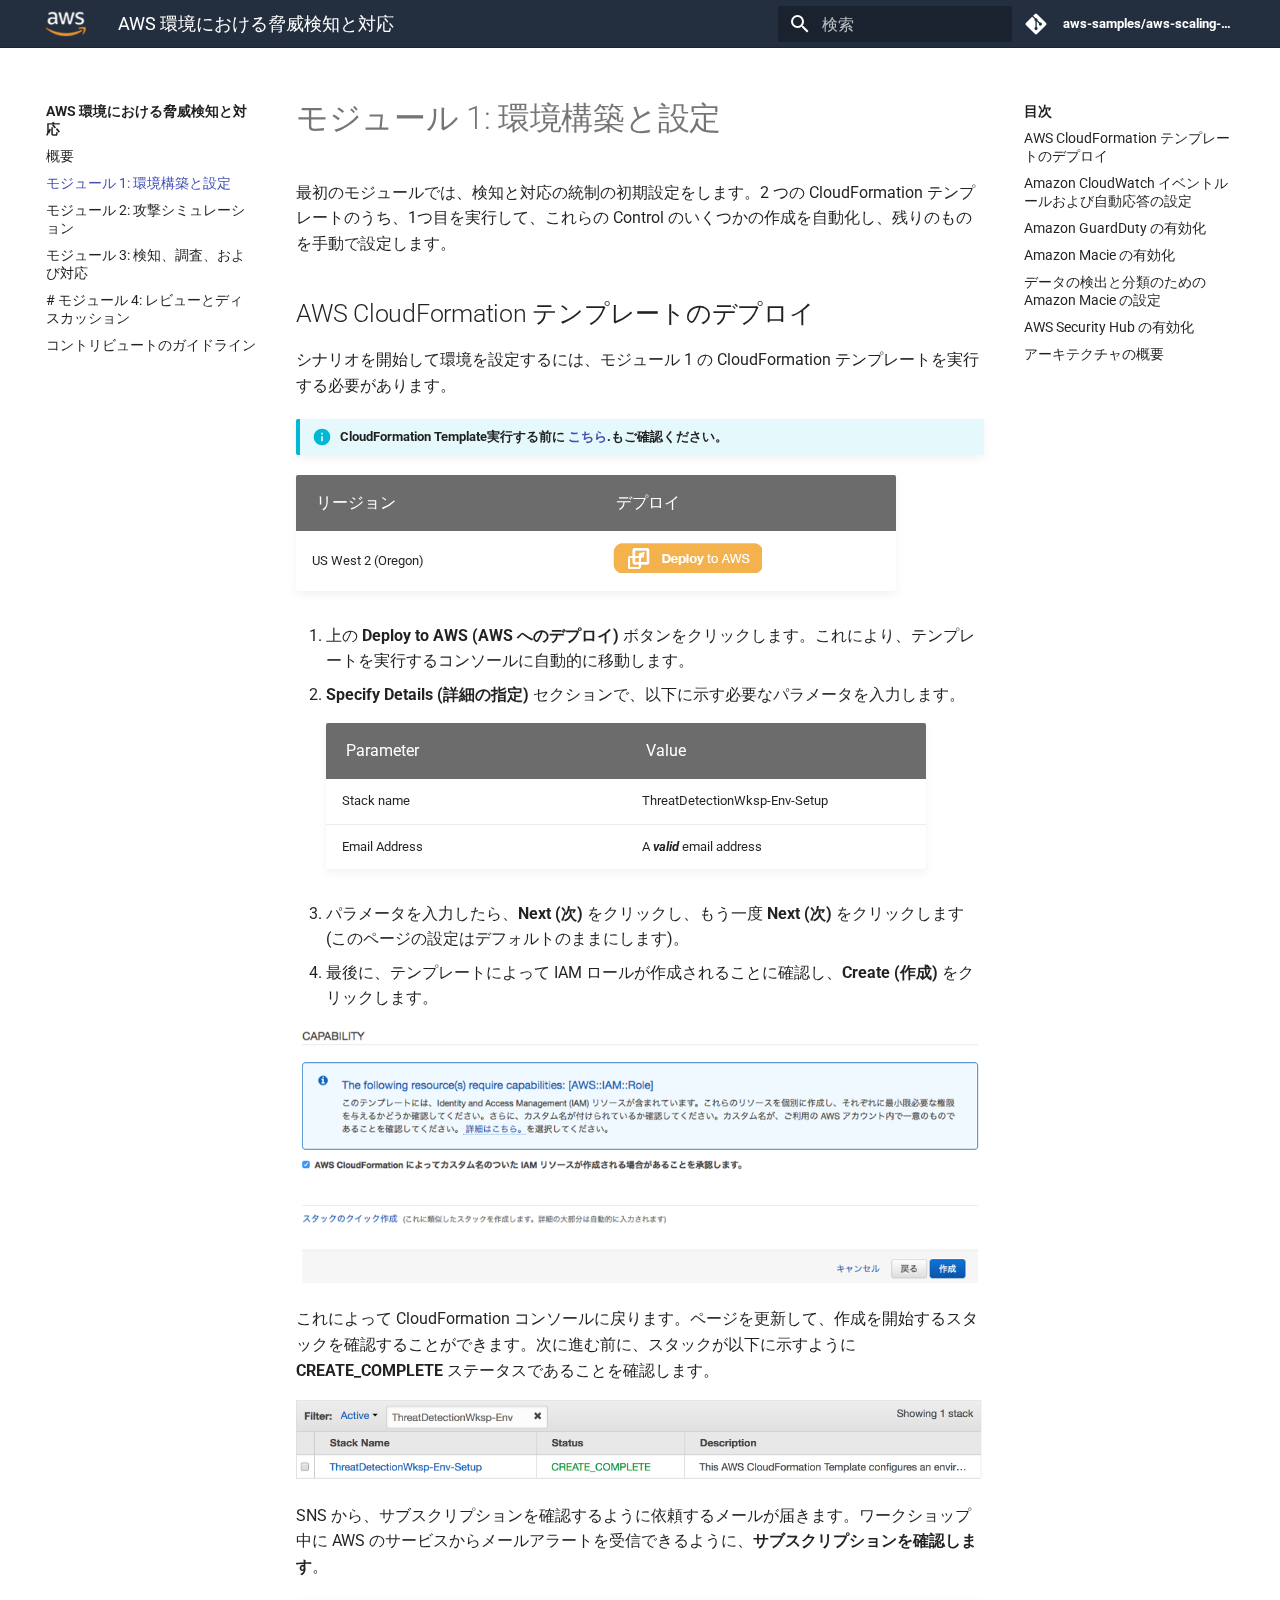
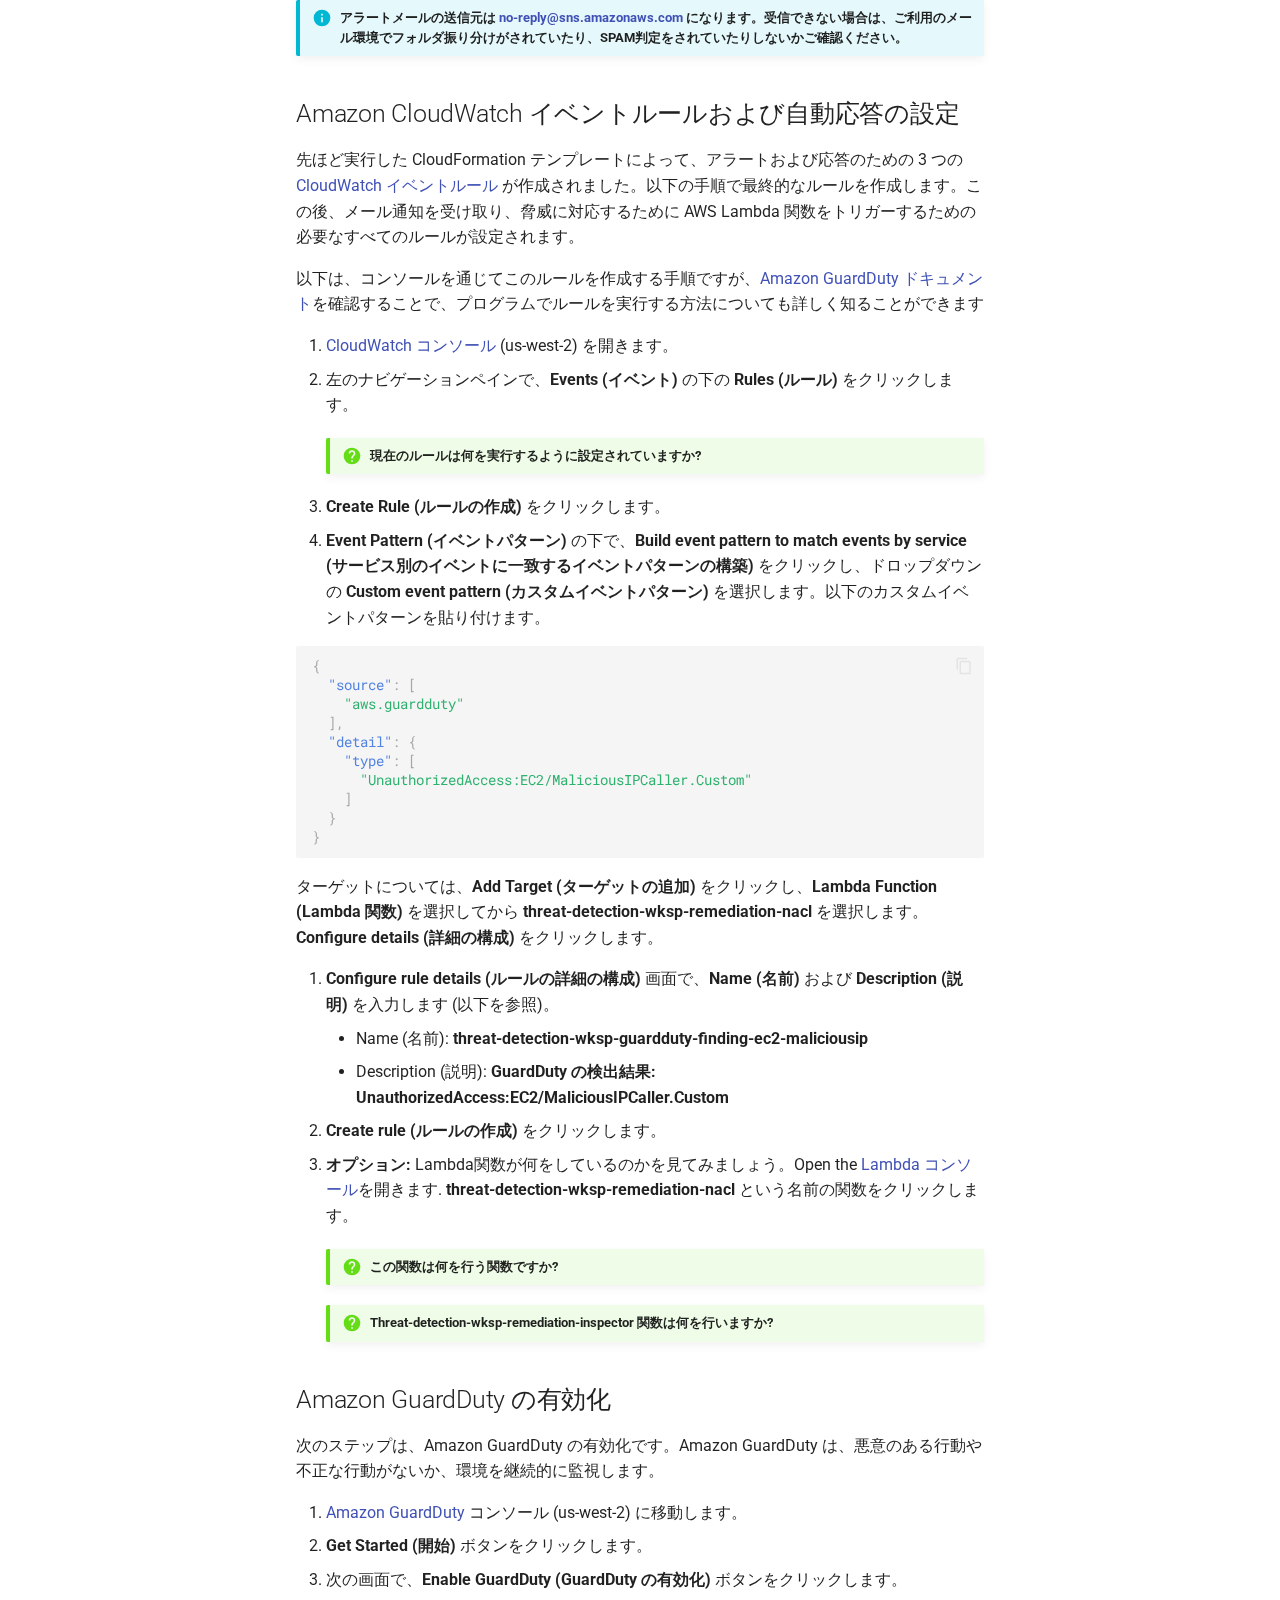
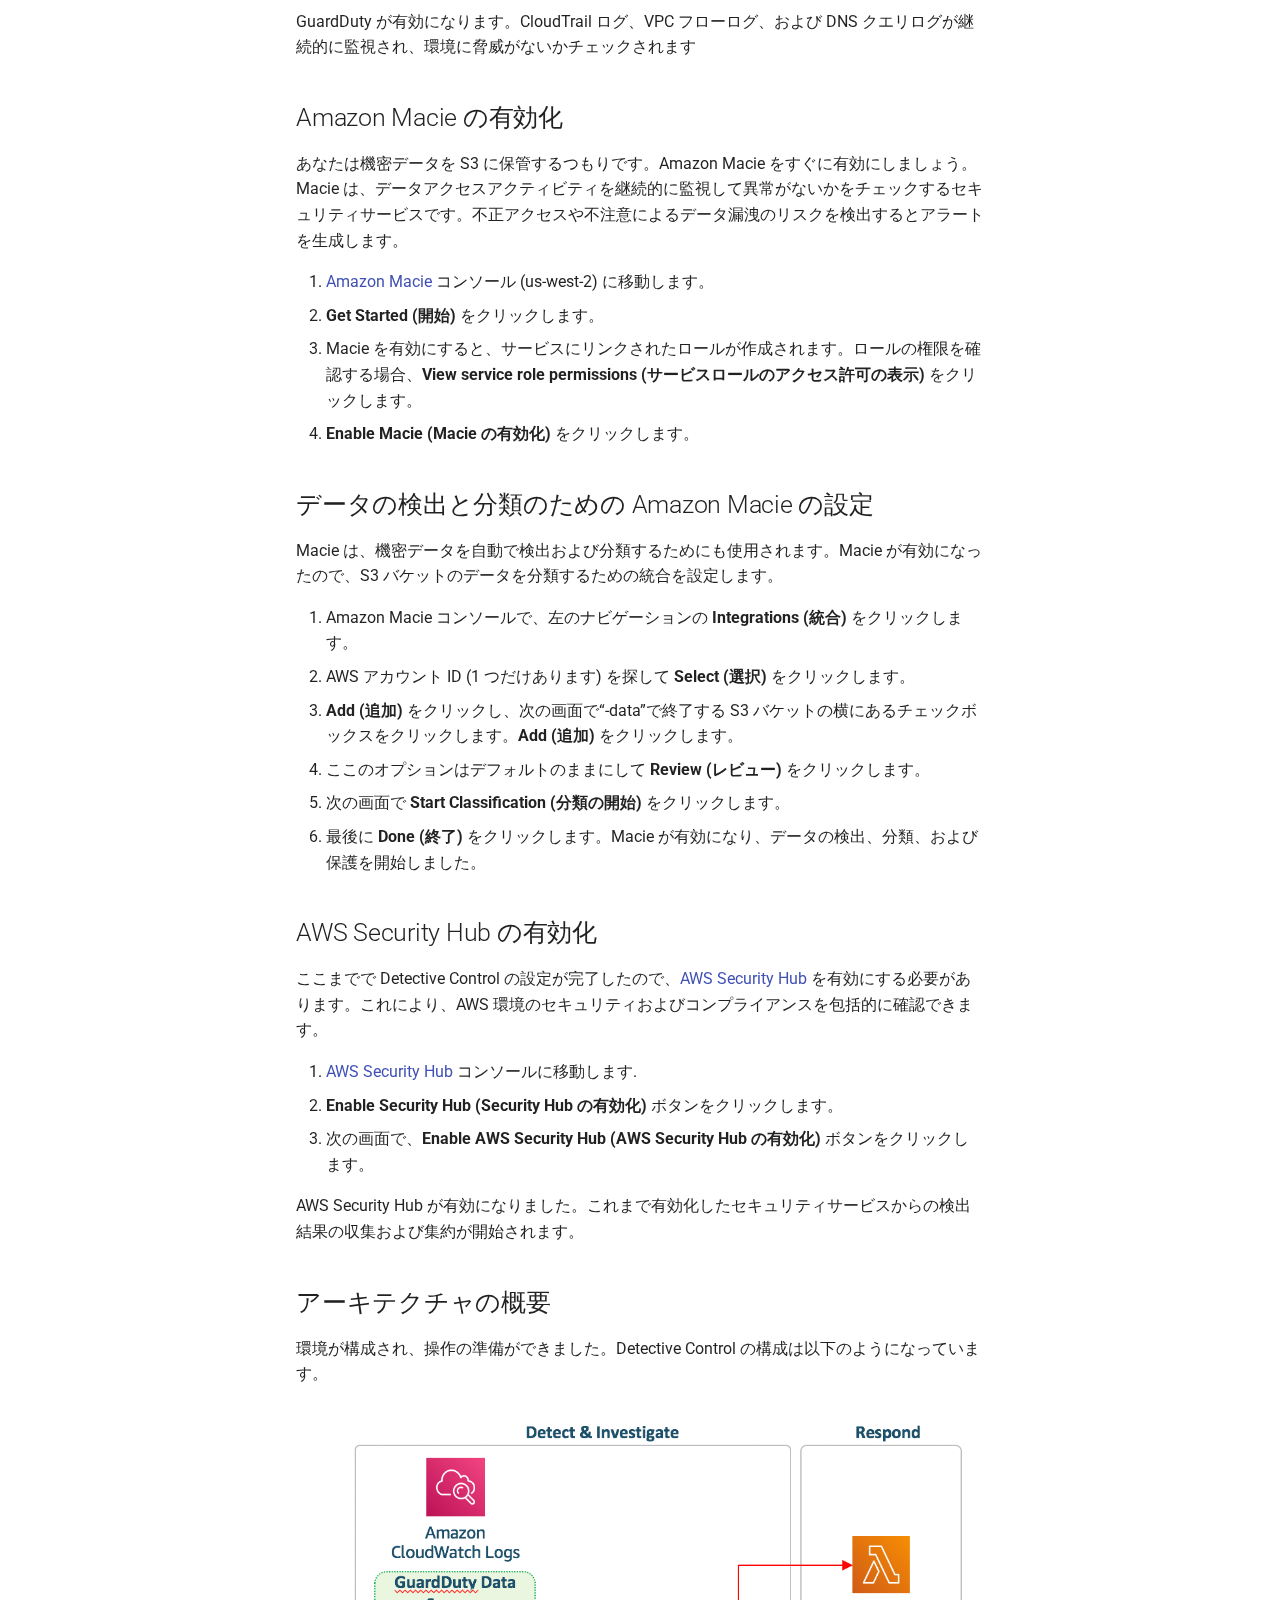
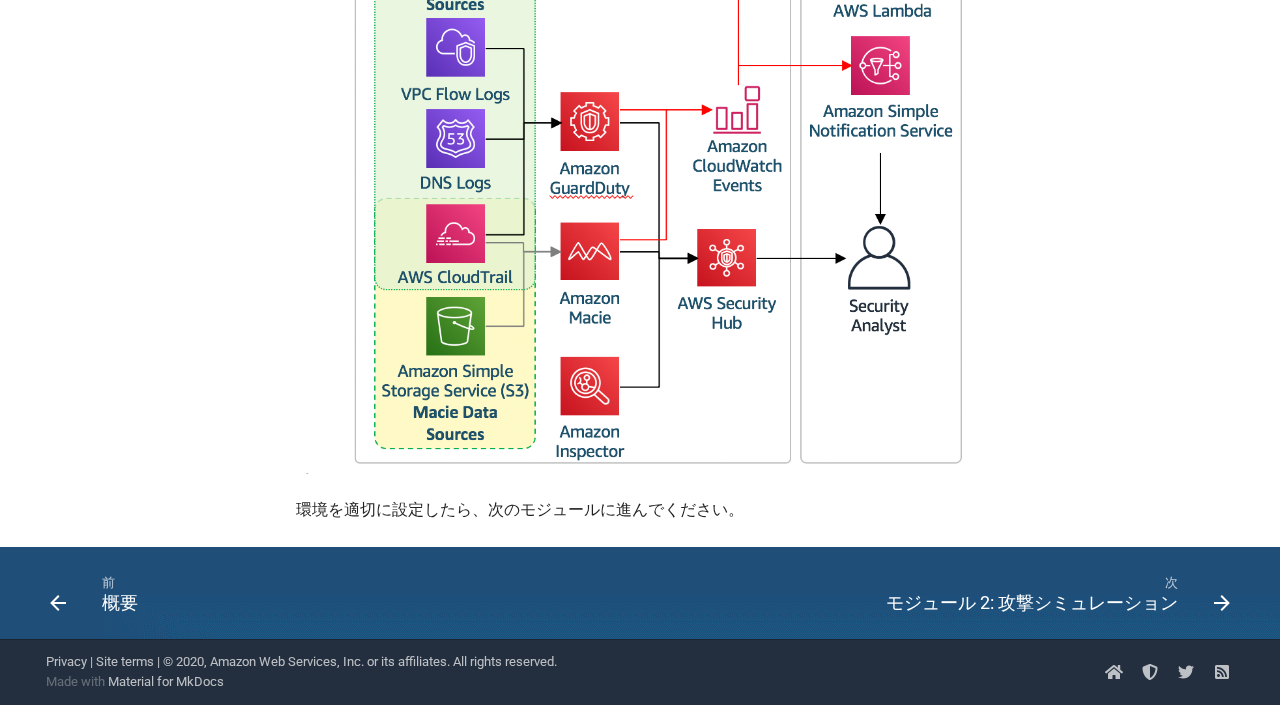
==== 01-environment-setup/index.html @ f7f8d948 "Deployed fa4615b with MkDocs version: 1.1.2" ====
<!doctype html>
<html lang="ja" class="no-js">
  <head>
    
      <meta charset="utf-8">
      <meta name="viewport" content="width=device-width,initial-scale=1">
      
        <meta name="description" content="このワークショップは、AWS セキュリティサービスを理解し、そのサービスを使用して貴社環境の脅威を識別および修復する方法を学習する手助けとなるように設計されています。Amazon GuardDuty、Amazon Macie、Amazon Inspector、AWS Security Hub などのサービスを使用します。これらのサービスを使用して、攻撃中および攻撃後の脅威を調査し、通知と修復パイプラインを設定し、追加的な保護策を講じて、貴社環境のセキュリティを改善する方法を学習します。">
      
      
        <link rel="canonical" href="https://scaling-threat-detection.awssecworkshops.jp/01-environment-setup/">
      
      
        <meta name="author" content="aws-security-workshops@amazon.com">
      
      <link rel="shortcut icon" href="../assets/images/aws-favicon.ico">
      <meta name="generator" content="mkdocs-1.1.2, mkdocs-material-5.5.6">
    
    
      
        <title>モジュール 1: 環境構築と設定 - AWS 環境における脅威検知と対応</title>
      
    
    
      <link rel="stylesheet" href="../assets/stylesheets/main.63b94e9e.min.css">
      
      
    
    
    
      
        <link href="https://fonts.gstatic.com" rel="preconnect" crossorigin>
        <link rel="stylesheet" href="https://fonts.googleapis.com/css?family=Roboto:300,400,400i,700%7CRoboto+Mono&display=fallback">
        <style>body,input{font-family:"Roboto",-apple-system,BlinkMacSystemFont,Helvetica,Arial,sans-serif}code,kbd,pre{font-family:"Roboto Mono",SFMono-Regular,Consolas,Menlo,monospace}</style>
      
    
    
    
      <link rel="stylesheet" href="../stylesheets/custom.css">
    
    
      
    
    
  </head>
  
  
    <body dir="ltr">
  
    
    <input class="md-toggle" data-md-toggle="drawer" type="checkbox" id="__drawer" autocomplete="off">
    <input class="md-toggle" data-md-toggle="search" type="checkbox" id="__search" autocomplete="off">
    <label class="md-overlay" for="__drawer"></label>
    <div data-md-component="skip">
      
        
        <a href="#1" class="md-skip">
          コンテンツにスキップ
        </a>
      
    </div>
    <div data-md-component="announce">
      
    </div>
    
      <header class="md-header" data-md-component="header">
  <nav class="md-header-nav md-grid" aria-label="Header">
    <a href="https://scaling-threat-detection.awssecworkshops.jp/" title="AWS 環境における脅威検知と対応" class="md-header-nav__button md-logo" aria-label="AWS 環境における脅威検知と対応">
      
  <img src="../assets/images/aws_smile_logo.png" alt="logo">

    </a>
    <label class="md-header-nav__button md-icon" for="__drawer">
      <svg xmlns="http://www.w3.org/2000/svg" viewBox="0 0 24 24"><path d="M3 6h18v2H3V6m0 5h18v2H3v-2m0 5h18v2H3v-2z"/></svg>
    </label>
    <div class="md-header-nav__title" data-md-component="header-title">
      
        <div class="md-header-nav__ellipsis">
          <span class="md-header-nav__topic md-ellipsis">
            AWS 環境における脅威検知と対応
          </span>
          <span class="md-header-nav__topic md-ellipsis">
            
              モジュール 1: 環境構築と設定
            
          </span>
        </div>
      
    </div>
    
      <label class="md-header-nav__button md-icon" for="__search">
        <svg xmlns="http://www.w3.org/2000/svg" viewBox="0 0 24 24"><path d="M9.5 3A6.5 6.5 0 0116 9.5c0 1.61-.59 3.09-1.56 4.23l.27.27h.79l5 5-1.5 1.5-5-5v-.79l-.27-.27A6.516 6.516 0 019.5 16 6.5 6.5 0 013 9.5 6.5 6.5 0 019.5 3m0 2C7 5 5 7 5 9.5S7 14 9.5 14 14 12 14 9.5 12 5 9.5 5z"/></svg>
      </label>
      
<div class="md-search" data-md-component="search" role="dialog">
  <label class="md-search__overlay" for="__search"></label>
  <div class="md-search__inner" role="search">
    <form class="md-search__form" name="search">
      <input type="text" class="md-search__input" name="query" aria-label="検索" placeholder="検索" autocapitalize="off" autocorrect="off" autocomplete="off" spellcheck="false" data-md-component="search-query" data-md-state="active">
      <label class="md-search__icon md-icon" for="__search">
        <svg xmlns="http://www.w3.org/2000/svg" viewBox="0 0 24 24"><path d="M9.5 3A6.5 6.5 0 0116 9.5c0 1.61-.59 3.09-1.56 4.23l.27.27h.79l5 5-1.5 1.5-5-5v-.79l-.27-.27A6.516 6.516 0 019.5 16 6.5 6.5 0 013 9.5 6.5 6.5 0 019.5 3m0 2C7 5 5 7 5 9.5S7 14 9.5 14 14 12 14 9.5 12 5 9.5 5z"/></svg>
        <svg xmlns="http://www.w3.org/2000/svg" viewBox="0 0 24 24"><path d="M20 11v2H8l5.5 5.5-1.42 1.42L4.16 12l7.92-7.92L13.5 5.5 8 11h12z"/></svg>
      </label>
      <button type="reset" class="md-search__icon md-icon" aria-label="Clear" data-md-component="search-reset" tabindex="-1">
        <svg xmlns="http://www.w3.org/2000/svg" viewBox="0 0 24 24"><path d="M19 6.41L17.59 5 12 10.59 6.41 5 5 6.41 10.59 12 5 17.59 6.41 19 12 13.41 17.59 19 19 17.59 13.41 12 19 6.41z"/></svg>
      </button>
    </form>
    <div class="md-search__output">
      <div class="md-search__scrollwrap" data-md-scrollfix>
        <div class="md-search-result" data-md-component="search-result">
          <div class="md-search-result__meta">
            Initializing search
          </div>
          <ol class="md-search-result__list"></ol>
        </div>
      </div>
    </div>
  </div>
</div>
    
    
      <div class="md-header-nav__source">
        
<a href="https://github.com/aws-samples/aws-scaling-threat-detection-workshop-jp/" title="リポジトリへ" class="md-source">
  <div class="md-source__icon md-icon">
    
    <svg xmlns="http://www.w3.org/2000/svg" viewBox="0 0 448 512"><path d="M439.55 236.05L244 40.45a28.87 28.87 0 00-40.81 0l-40.66 40.63 51.52 51.52c27.06-9.14 52.68 16.77 43.39 43.68l49.66 49.66c34.23-11.8 61.18 31 35.47 56.69-26.49 26.49-70.21-2.87-56-37.34L240.22 199v121.85c25.3 12.54 22.26 41.85 9.08 55a34.34 34.34 0 01-48.55 0c-17.57-17.6-11.07-46.91 11.25-56v-123c-20.8-8.51-24.6-30.74-18.64-45L142.57 101 8.45 235.14a28.86 28.86 0 000 40.81l195.61 195.6a28.86 28.86 0 0040.8 0l194.69-194.69a28.86 28.86 0 000-40.81z"/></svg>
  </div>
  <div class="md-source__repository">
    aws-samples/aws-scaling-threat-detection-workshop-jp
  </div>
</a>
      </div>
    
  </nav>
</header>
    
    <div class="md-container" data-md-component="container">
      
        
      
      
        
      
      <main class="md-main" data-md-component="main">
        <div class="md-main__inner md-grid">
          
            
              <div class="md-sidebar md-sidebar--primary" data-md-component="navigation">
                <div class="md-sidebar__scrollwrap">
                  <div class="md-sidebar__inner">
                    <nav class="md-nav md-nav--primary" aria-label="Navigation" data-md-level="0">
  <label class="md-nav__title" for="__drawer">
    <a href="https://scaling-threat-detection.awssecworkshops.jp/" title="AWS 環境における脅威検知と対応" class="md-nav__button md-logo" aria-label="AWS 環境における脅威検知と対応">
      
  <img src="../assets/images/aws_smile_logo.png" alt="logo">

    </a>
    AWS 環境における脅威検知と対応
  </label>
  
    <div class="md-nav__source">
      
<a href="https://github.com/aws-samples/aws-scaling-threat-detection-workshop-jp/" title="リポジトリへ" class="md-source">
  <div class="md-source__icon md-icon">
    
    <svg xmlns="http://www.w3.org/2000/svg" viewBox="0 0 448 512"><path d="M439.55 236.05L244 40.45a28.87 28.87 0 00-40.81 0l-40.66 40.63 51.52 51.52c27.06-9.14 52.68 16.77 43.39 43.68l49.66 49.66c34.23-11.8 61.18 31 35.47 56.69-26.49 26.49-70.21-2.87-56-37.34L240.22 199v121.85c25.3 12.54 22.26 41.85 9.08 55a34.34 34.34 0 01-48.55 0c-17.57-17.6-11.07-46.91 11.25-56v-123c-20.8-8.51-24.6-30.74-18.64-45L142.57 101 8.45 235.14a28.86 28.86 0 000 40.81l195.61 195.6a28.86 28.86 0 0040.8 0l194.69-194.69a28.86 28.86 0 000-40.81z"/></svg>
  </div>
  <div class="md-source__repository">
    aws-samples/aws-scaling-threat-detection-workshop-jp
  </div>
</a>
    </div>
  
  <ul class="md-nav__list" data-md-scrollfix>
    
      
      
      


  <li class="md-nav__item">
    <a href=".." title="概要" class="md-nav__link">
      概要
    </a>
  </li>

    
      
      
      

  


  <li class="md-nav__item md-nav__item--active">
    
    <input class="md-nav__toggle md-toggle" data-md-toggle="toc" type="checkbox" id="__toc">
    
      
    
    
      <label class="md-nav__link md-nav__link--active" for="__toc">
        モジュール 1: 環境構築と設定
        <span class="md-nav__icon md-icon">
          <svg xmlns="http://www.w3.org/2000/svg" viewBox="0 0 24 24"><path d="M3 9h14V7H3v2m0 4h14v-2H3v2m0 4h14v-2H3v2m16 0h2v-2h-2v2m0-10v2h2V7h-2m0 6h2v-2h-2v2z"/></svg>
        </span>
      </label>
    
    <a href="./" title="モジュール 1: 環境構築と設定" class="md-nav__link md-nav__link--active">
      モジュール 1: 環境構築と設定
    </a>
    
      
<nav class="md-nav md-nav--secondary" aria-label="目次">
  
  
    
  
  
    <label class="md-nav__title" for="__toc">
      <span class="md-nav__icon md-icon">
        <svg xmlns="http://www.w3.org/2000/svg" viewBox="0 0 24 24"><path d="M20 11v2H8l5.5 5.5-1.42 1.42L4.16 12l7.92-7.92L13.5 5.5 8 11h12z"/></svg>
      </span>
      目次
    </label>
    <ul class="md-nav__list" data-md-scrollfix>
      
        <li class="md-nav__item">
  <a href="#aws-cloudformation" class="md-nav__link">
    AWS CloudFormation テンプレートのデプロイ
  </a>
  
</li>
      
        <li class="md-nav__item">
  <a href="#amazon-cloudwatch" class="md-nav__link">
    Amazon CloudWatch イベントルールおよび自動応答の設定
  </a>
  
</li>
      
        <li class="md-nav__item">
  <a href="#amazon-guardduty" class="md-nav__link">
    Amazon GuardDuty の有効化
  </a>
  
</li>
      
        <li class="md-nav__item">
  <a href="#amazon-macie" class="md-nav__link">
    Amazon Macie の有効化
  </a>
  
</li>
      
        <li class="md-nav__item">
  <a href="#amazon-macie_1" class="md-nav__link">
    データの検出と分類のための Amazon Macie の設定
  </a>
  
</li>
      
        <li class="md-nav__item">
  <a href="#aws-security-hub" class="md-nav__link">
    AWS Security Hub の有効化
  </a>
  
</li>
      
        <li class="md-nav__item">
  <a href="#_1" class="md-nav__link">
    アーキテクチャの概要
  </a>
  
</li>
      
    </ul>
  
</nav>
    
  </li>

    
      
      
      


  <li class="md-nav__item">
    <a href="../02-attack-simulation/" title="モジュール 2: 攻撃シミュレーション" class="md-nav__link">
      モジュール 2: 攻撃シミュレーション
    </a>
  </li>

    
      
      
      


  <li class="md-nav__item">
    <a href="../03-detection-and-remediation/" title="モジュール 3: 検知、調査、および対応" class="md-nav__link">
      モジュール 3: 検知、調査、および対応
    </a>
  </li>

    
      
      
      


  <li class="md-nav__item">
    <a href="../04-review-and-discussion/" title="# モジュール 4: レビューとディスカッション" class="md-nav__link">
      # モジュール 4: レビューとディスカッション
    </a>
  </li>

    
      
      
      


  <li class="md-nav__item">
    <a href="../contribute/" title="コントリビュートのガイドライン" class="md-nav__link">
      コントリビュートのガイドライン
    </a>
  </li>

    
  </ul>
</nav>
                  </div>
                </div>
              </div>
            
            
              <div class="md-sidebar md-sidebar--secondary" data-md-component="toc">
                <div class="md-sidebar__scrollwrap">
                  <div class="md-sidebar__inner">
                    
<nav class="md-nav md-nav--secondary" aria-label="目次">
  
  
    
  
  
    <label class="md-nav__title" for="__toc">
      <span class="md-nav__icon md-icon">
        <svg xmlns="http://www.w3.org/2000/svg" viewBox="0 0 24 24"><path d="M20 11v2H8l5.5 5.5-1.42 1.42L4.16 12l7.92-7.92L13.5 5.5 8 11h12z"/></svg>
      </span>
      目次
    </label>
    <ul class="md-nav__list" data-md-scrollfix>
      
        <li class="md-nav__item">
  <a href="#aws-cloudformation" class="md-nav__link">
    AWS CloudFormation テンプレートのデプロイ
  </a>
  
</li>
      
        <li class="md-nav__item">
  <a href="#amazon-cloudwatch" class="md-nav__link">
    Amazon CloudWatch イベントルールおよび自動応答の設定
  </a>
  
</li>
      
        <li class="md-nav__item">
  <a href="#amazon-guardduty" class="md-nav__link">
    Amazon GuardDuty の有効化
  </a>
  
</li>
      
        <li class="md-nav__item">
  <a href="#amazon-macie" class="md-nav__link">
    Amazon Macie の有効化
  </a>
  
</li>
      
        <li class="md-nav__item">
  <a href="#amazon-macie_1" class="md-nav__link">
    データの検出と分類のための Amazon Macie の設定
  </a>
  
</li>
      
        <li class="md-nav__item">
  <a href="#aws-security-hub" class="md-nav__link">
    AWS Security Hub の有効化
  </a>
  
</li>
      
        <li class="md-nav__item">
  <a href="#_1" class="md-nav__link">
    アーキテクチャの概要
  </a>
  
</li>
      
    </ul>
  
</nav>
                  </div>
                </div>
              </div>
            
          
          <div class="md-content">
            <article class="md-content__inner md-typeset">
              
                
                  <a href="https://github.com/aws-samples/aws-scaling-threat-detection-workshop-jp/edit/master/docs/01-environment-setup.md" title="編集" class="md-content__button md-icon">
                    <svg xmlns="http://www.w3.org/2000/svg" viewBox="0 0 24 24"><path d="M20.71 7.04c.39-.39.39-1.04 0-1.41l-2.34-2.34c-.37-.39-1.02-.39-1.41 0l-1.84 1.83 3.75 3.75M3 17.25V21h3.75L17.81 9.93l-3.75-3.75L3 17.25z"/></svg>
                  </a>
                
                
                  
                
                
                <h1 id="1">モジュール 1: 環境構築と設定</h1>
<p>最初のモジュールでは、検知と対応の統制の初期設定をします。2 つの CloudFormation テンプレートのうち、1つ目を実行して、これらの Control のいくつかの作成を自動化し、残りのものを手動で設定します。</p>
<h2 id="aws-cloudformation">AWS CloudFormation テンプレートのデプロイ</h2>
<p>シナリオを開始して環境を設定するには、モジュール 1 の CloudFormation テンプレートを実行する必要があります。</p>
<div class="admonition info">
<p class="admonition-title">CloudFormation Template実行する前に <a href="https://github.com/aws-samples/aws-scaling-threat-detection-workshop/blob/master/templates/01-environment-setup.yml" target="_blank">こちら</a href>.もご確認ください。</p>
</div>
<table>
<thead>
<tr>
<th>リージョン</th>
<th>デプロイ</th>
</tr>
</thead>
<tbody>
<tr>
<td>US West 2 (Oregon)</td>
<td><a href="https://console.aws.amazon.com/cloudformation/home?region=us-west-2#/stacks/new?stackName=ThreatDetectionWksp-Env-Setup&templateURL=https://s3-us-west-2.amazonaws.com/sa-security-specialist-workshops-us-west-2/threat-detect-workshop/staging/01-environment-setup.yml" target="_blank"><img alt="Deploy Module 1 in us-west-2" src="../images/deploy-to-aws.png" /></a></td>
</tr>
</tbody>
</table>
<ol>
<li>
<p>上の <strong>Deploy to AWS (AWS へのデプロイ)</strong> ボタンをクリックします。これにより、テンプレートを実行するコンソールに自動的に移動します。</p>
</li>
<li>
<p><strong>Specify Details (詳細の指定)</strong> セクションで、以下に示す必要なパラメータを入力します。</p>
<table>
<thead>
<tr>
<th>Parameter</th>
<th>Value</th>
</tr>
</thead>
<tbody>
<tr>
<td>Stack name</td>
<td>ThreatDetectionWksp-Env-Setup</td>
</tr>
<tr>
<td>Email Address</td>
<td>A <strong><em>valid</em></strong> email address</td>
</tr>
</tbody>
</table>
</li>
<li>
<p>パラメータを入力したら、<strong>Next (次)</strong> をクリックし、もう一度 <strong>Next (次)</strong> をクリックします (このページの設定はデフォルトのままにします)。</p>
</li>
<li>
<p>最後に、テンプレートによって IAM ロールが作成されることに確認し、<strong>Create (作成)</strong> をクリックします。</p>
</li>
</ol>
<p><img alt="IAM Capabilities" src="../images/iam-capabilities.png" /></p>
<p>これによって CloudFormation コンソールに戻ります。ページを更新して、作成を開始するスタックを確認することができます。次に進む前に、スタックが以下に示すように <strong>CREATE_COMPLETE</strong> ステータスであることを確認します。</p>
<p><img alt="Stack Complete" src="../images/01-stack-complete.png" /></p>
<p>SNS から、サブスクリプションを確認するように依頼するメールが届きます。ワークショップ中に AWS のサービスからメールアラートを受信できるように、<strong>サブスクリプションを確認します</strong>。</p>
<div class="admonition info">
<p class="admonition-title">アラートメールの送信元は <a href="&#109;&#97;&#105;&#108;&#116;&#111;&#58;&#110;&#111;&#45;&#114;&#101;&#112;&#108;&#121;&#64;&#115;&#110;&#115;&#46;&#97;&#109;&#97;&#122;&#111;&#110;&#97;&#119;&#115;&#46;&#99;&#111;&#109;">&#110;&#111;&#45;&#114;&#101;&#112;&#108;&#121;&#64;&#115;&#110;&#115;&#46;&#97;&#109;&#97;&#122;&#111;&#110;&#97;&#119;&#115;&#46;&#99;&#111;&#109;</a> になります。受信できない場合は、ご利用のメール環境でフォルダ振り分けがされていたり、SPAM判定をされていたりしないかご確認ください。</p>
</div>
<h2 id="amazon-cloudwatch">Amazon CloudWatch イベントルールおよび自動応答の設定</h2>
<p>先ほど実行した CloudFormation テンプレートによって、アラートおよび応答のための 3 つの <a href="https://docs.aws.amazon.com/AmazonCloudWatch/latest/events/WhatIsCloudWatchEvents.html" target="_blank">CloudWatch イベントルール</a> が作成されました。以下の手順で最終的なルールを作成します。この後、メール通知を受け取り、脅威に対応するために AWS Lambda 関数をトリガーするための必要なすべてのルールが設定されます。</p>
<p>以下は、コンソールを通じてこのルールを作成する手順ですが、<a href="http://docs.aws.amazon.com/guardduty/latest/ug/guardduty_findings_cloudwatch.html" target="_blank">Amazon GuardDuty ドキュメント</a>を確認することで、プログラムでルールを実行する方法についても詳しく知ることができます</p>
<ol>
<li><a href="https://us-west-2.console.aws.amazon.com/cloudwatch/home?region=us-west-2" target="_blank">CloudWatch コンソール</a> (us-west-2) を開きます。</li>
<li>
<p>左のナビゲーションペインで、<strong>Events (イベント)</strong> の下の <strong>Rules (ルール)</strong> をクリックします。</p>
<div class="admonition question">
<p class="admonition-title">現在のルールは何を実行するように設定されていますか?</p>
</div>
</li>
<li>
<p><strong>Create Rule (ルールの作成)</strong> をクリックします。</p>
</li>
<li>
<p><strong>Event Pattern (イベントパターン)</strong> の下で、<strong>Build event pattern to match events by service (サービス別のイベントに一致するイベントパターンの構築)</strong> をクリックし、ドロップダウンの <strong>Custom event pattern (カスタムイベントパターン)</strong> を選択します。以下のカスタムイベントパターンを貼り付けます。</p>
</li>
</ol>
<div class="codehilite"><pre><span></span><code><span class="p">{</span>
  <span class="nt">&quot;source&quot;</span><span class="p">:</span> <span class="p">[</span>
    <span class="s2">&quot;aws.guardduty&quot;</span>
  <span class="p">],</span>
  <span class="nt">&quot;detail&quot;</span><span class="p">:</span> <span class="p">{</span>
    <span class="nt">&quot;type&quot;</span><span class="p">:</span> <span class="p">[</span>
      <span class="s2">&quot;UnauthorizedAccess:EC2/MaliciousIPCaller.Custom&quot;</span>
    <span class="p">]</span>
  <span class="p">}</span>
<span class="p">}</span>
</code></pre></div>


<p>ターゲットについては、<strong>Add Target (ターゲットの追加)</strong> をクリックし、<strong>Lambda Function (Lambda 関数)</strong> を選択してから <strong>threat-detection-wksp-remediation-nacl</strong> を選択します。<strong>Configure details (詳細の構成)</strong> をクリックします。</p>
<ol>
<li><strong>Configure rule details (ルールの詳細の構成)</strong> 画面で、<strong>Name (名前)</strong> および <strong>Description (説明)</strong> を入力します (以下を参照)。<ul>
<li>Name (名前): <strong>threat-detection-wksp-guardduty-finding-ec2-maliciousip</strong></li>
<li>Description (説明): <strong>GuardDuty の検出結果: UnauthorizedAccess:EC2/MaliciousIPCaller.Custom</strong></li>
</ul>
</li>
<li><strong>Create rule (ルールの作成)</strong> をクリックします。</li>
<li>
<p><strong>オプション:</strong> Lambda関数が何をしているのかを見てみましょう。Open the <a href="https://us-west-2.console.aws.amazon.com/lambda/home?region=us-west-2" target="_blank">Lambda コンソール</a>を開きます. <strong>threat-detection-wksp-remediation-nacl</strong> という名前の関数をクリックします。</p>
<div class="admonition question">
<p class="admonition-title">この関数は何を行う関数ですか?</p>
</div>
<div class="admonition question">
<p class="admonition-title">Threat-detection-wksp-remediation-inspector 関数は何を行いますか?</p>
</div>
</li>
</ol>
<h2 id="amazon-guardduty">Amazon GuardDuty の有効化</h2>
<p>次のステップは、Amazon GuardDuty の有効化です。Amazon GuardDuty は、悪意のある行動や不正な行動がないか、環境を継続的に監視します。</p>
<ol>
<li>
<p><a href="https://us-west-2.console.aws.amazon.com/guardduty/home?region=us-west-2" target="_blank">Amazon GuardDuty</a> コンソール (us-west-2) に移動します。</p>
</li>
<li>
<p><strong>Get Started (開始)</strong> ボタンをクリックします。</p>
</li>
<li>
<p>次の画面で、<strong>Enable GuardDuty (GuardDuty の有効化)</strong> ボタンをクリックします。</p>
</li>
</ol>
<p>GuardDuty が有効になります。CloudTrail ログ、VPC フローログ、および DNS クエリログが継続的に監視され、環境に脅威がないかチェックされます</p>
<h2 id="amazon-macie">Amazon Macie の有効化</h2>
<p>あなたは機密データを S3 に保管するつもりです。Amazon Macie をすぐに有効にしましょう。Macie は、データアクセスアクティビティを継続的に監視して異常がないかをチェックするセキュリティサービスです。不正アクセスや不注意によるデータ漏洩のリスクを検出するとアラートを生成します。</p>
<ol>
<li>
<p><a href="https://us-west-2.redirection.macie.aws.amazon.com/" target="_blank">Amazon Macie</a> コンソール (us-west-2) に移動します。</p>
</li>
<li>
<p><strong>Get Started (開始)</strong> をクリックします。</p>
</li>
<li>
<p>Macie を有効にすると、サービスにリンクされたロールが作成されます。ロールの権限を確認する場合、<strong>View service role permissions (サービスロールのアクセス許可の表示)</strong> をクリックします。</p>
</li>
<li>
<p><strong>Enable Macie (Macie の有効化)</strong> をクリックします。</p>
</li>
</ol>
<h2 id="amazon-macie_1">データの検出と分類のための Amazon Macie の設定</h2>
<p>Macie は、機密データを自動で検出および分類するためにも使用されます。Macie が有効になったので、S3 バケットのデータを分類するための統合を設定します。</p>
<ol>
<li>
<p>Amazon Macie コンソールで、左のナビゲーションの <strong>Integrations (統合)</strong> をクリックします。</p>
</li>
<li>
<p>AWS アカウント ID (1 つだけあります) を探して <strong>Select (選択)</strong> をクリックします。</p>
</li>
<li>
<p><strong>Add (追加)</strong> をクリックし、次の画面で“-data”で終了する S3 バケットの横にあるチェックボックスをクリックします。<strong>Add (追加)</strong> をクリックします。</p>
</li>
<li>
<p>ここのオプションはデフォルトのままにして <strong>Review (レビュー)</strong> をクリックします。</p>
</li>
<li>
<p>次の画面で <strong>Start Classification (分類の開始)</strong> をクリックします。</p>
</li>
<li>
<p>最後に <strong>Done (終了)</strong> をクリックします。Macie が有効になり、データの検出、分類、および保護を開始しました。</p>
</li>
</ol>
<h2 id="aws-security-hub">AWS Security Hub の有効化</h2>
<p>ここまでで Detective Control の設定が完了したので、<a href="https://aws.amazon.com/security-hub/" target="_blank">AWS Security Hub</a> を有効にする必要があります。これにより、AWS 環境のセキュリティおよびコンプライアンスを包括的に確認できます。</p>
<ol>
<li>
<p><a href="https://us-west-2.console.aws.amazon.com/securityhub/home?region=us-west-2#" target="_blank">AWS Security Hub</a> コンソールに移動します.</p>
</li>
<li>
<p><strong>Enable Security Hub (Security Hub の有効化)</strong> ボタンをクリックします。</p>
</li>
<li>
<p>次の画面で、<strong>Enable AWS Security Hub (AWS Security Hub の有効化)</strong> ボタンをクリックします。</p>
</li>
</ol>
<p>AWS Security Hub が有効になりました。これまで有効化したセキュリティサービスからの検出結果の収集および集約が開始されます。</p>
<h2 id="_1">アーキテクチャの概要</h2>
<p>環境が構成され、操作の準備ができました。Detective Control の構成は以下のようになっています。</p>
<p><img alt="Detective Controls" src="../images/01-diagram-module-1.png" /></p>
<p>環境を適切に設定したら、次のモジュールに進んでください。</p>
                
              
              
                


              
            </article>
          </div>
        </div>
      </main>
      
        
<footer class="md-footer">
  
    <div class="md-footer-nav">
      <nav class="md-footer-nav__inner md-grid" aria-label="Footer">
        
          <a href=".." title="概要" class="md-footer-nav__link md-footer-nav__link--prev" rel="prev">
            <div class="md-footer-nav__button md-icon">
              <svg xmlns="http://www.w3.org/2000/svg" viewBox="0 0 24 24"><path d="M20 11v2H8l5.5 5.5-1.42 1.42L4.16 12l7.92-7.92L13.5 5.5 8 11h12z"/></svg>
            </div>
            <div class="md-footer-nav__title">
              <div class="md-ellipsis">
                <span class="md-footer-nav__direction">
                  前
                </span>
                概要
              </div>
            </div>
          </a>
        
        
          <a href="../02-attack-simulation/" title="モジュール 2: 攻撃シミュレーション" class="md-footer-nav__link md-footer-nav__link--next" rel="next">
            <div class="md-footer-nav__title">
              <div class="md-ellipsis">
                <span class="md-footer-nav__direction">
                  次
                </span>
                モジュール 2: 攻撃シミュレーション
              </div>
            </div>
            <div class="md-footer-nav__button md-icon">
              <svg xmlns="http://www.w3.org/2000/svg" viewBox="0 0 24 24"><path d="M4 11v2h12l-5.5 5.5 1.42 1.42L19.84 12l-7.92-7.92L10.5 5.5 16 11H4z"/></svg>
            </div>
          </a>
        
      </nav>
    </div>
  
  <div class="md-footer-meta md-typeset">
    <div class="md-footer-meta__inner md-grid">
      <div class="md-footer-copyright">
        
          <div class="md-footer-copyright__highlight">
            <a href="https://aws.amazon.com/privacy/" target="_blank">Privacy</a> | <a href="https://aws.amazon.com/terms/" target="_blank">Site terms</a> | &copy; 2020, Amazon Web Services, Inc. or its affiliates. All rights reserved.
          </div>
        
        Made with
        <a href="https://squidfunk.github.io/mkdocs-material/" target="_blank" rel="noopener">
          Material for MkDocs
        </a>
      </div>
      
  <div class="md-footer-social">
    
      
      
        
        
      
      <a href="https://awssecworkshops.com" target="_blank" rel="noopener" title="awssecworkshops.com" class="md-footer-social__link">
        <svg xmlns="http://www.w3.org/2000/svg" viewBox="0 0 576 512"><path d="M280.37 148.26L96 300.11V464a16 16 0 0016 16l112.06-.29a16 16 0 0015.92-16V368a16 16 0 0116-16h64a16 16 0 0116 16v95.64a16 16 0 0016 16.05L464 480a16 16 0 0016-16V300L295.67 148.26a12.19 12.19 0 00-15.3 0zM571.6 251.47L488 182.56V44.05a12 12 0 00-12-12h-56a12 12 0 00-12 12v72.61L318.47 43a48 48 0 00-61 0L4.34 251.47a12 12 0 00-1.6 16.9l25.5 31A12 12 0 0045.15 301l235.22-193.74a12.19 12.19 0 0115.3 0L530.9 301a12 12 0 0016.9-1.6l25.5-31a12 12 0 00-1.7-16.93z"/></svg>
      </a>
    
      
      
        
        
      
      <a href="https://aws.amazon.com/security/" target="_blank" rel="noopener" title="aws.amazon.com" class="md-footer-social__link">
        <svg xmlns="http://www.w3.org/2000/svg" viewBox="0 0 512 512"><path d="M466.5 83.7l-192-80a48.15 48.15 0 00-36.9 0l-192 80C27.7 91.1 16 108.6 16 128c0 198.5 114.5 335.7 221.5 380.3 11.8 4.9 25.1 4.9 36.9 0C360.1 472.6 496 349.3 496 128c0-19.4-11.7-36.9-29.5-44.3zM256.1 446.3l-.1-381 175.9 73.3c-3.3 151.4-82.1 261.1-175.8 307.7z"/></svg>
      </a>
    
      
      
        
        
      
      <a href="https://twitter.com/awssecurityinfo?lang=en" target="_blank" rel="noopener" title="twitter.com" class="md-footer-social__link">
        <svg xmlns="http://www.w3.org/2000/svg" viewBox="0 0 512 512"><path d="M459.37 151.716c.325 4.548.325 9.097.325 13.645 0 138.72-105.583 298.558-298.558 298.558-59.452 0-114.68-17.219-161.137-47.106 8.447.974 16.568 1.299 25.34 1.299 49.055 0 94.213-16.568 130.274-44.832-46.132-.975-84.792-31.188-98.112-72.772 6.498.974 12.995 1.624 19.818 1.624 9.421 0 18.843-1.3 27.614-3.573-48.081-9.747-84.143-51.98-84.143-102.985v-1.299c13.969 7.797 30.214 12.67 47.431 13.319-28.264-18.843-46.781-51.005-46.781-87.391 0-19.492 5.197-37.36 14.294-52.954 51.655 63.675 129.3 105.258 216.365 109.807-1.624-7.797-2.599-15.918-2.599-24.04 0-57.828 46.782-104.934 104.934-104.934 30.213 0 57.502 12.67 76.67 33.137 23.715-4.548 46.456-13.32 66.599-25.34-7.798 24.366-24.366 44.833-46.132 57.827 21.117-2.273 41.584-8.122 60.426-16.243-14.292 20.791-32.161 39.308-52.628 54.253z"/></svg>
      </a>
    
      
      
        
        
      
      <a href="https://aws.amazon.com/blogs/security/" target="_blank" rel="noopener" title="aws.amazon.com" class="md-footer-social__link">
        <svg xmlns="http://www.w3.org/2000/svg" viewBox="0 0 448 512"><path d="M400 32H48C21.49 32 0 53.49 0 80v352c0 26.51 21.49 48 48 48h352c26.51 0 48-21.49 48-48V80c0-26.51-21.49-48-48-48zM112 416c-26.51 0-48-21.49-48-48s21.49-48 48-48 48 21.49 48 48-21.49 48-48 48zm157.533 0h-34.335c-6.011 0-11.051-4.636-11.442-10.634-5.214-80.05-69.243-143.92-149.123-149.123-5.997-.39-10.633-5.431-10.633-11.441v-34.335c0-6.535 5.468-11.777 11.994-11.425 110.546 5.974 198.997 94.536 204.964 204.964.352 6.526-4.89 11.994-11.425 11.994zm103.027 0h-34.334c-6.161 0-11.175-4.882-11.427-11.038-5.598-136.535-115.204-246.161-251.76-251.76C68.882 152.949 64 147.935 64 141.774V107.44c0-6.454 5.338-11.664 11.787-11.432 167.83 6.025 302.21 141.191 308.205 308.205.232 6.449-4.978 11.787-11.432 11.787z"/></svg>
      </a>
    
  </div>

    </div>
  </div>
</footer>
      
    </div>
    
      <script src="../assets/javascripts/vendor.d1f5a259.min.js"></script>
      <script src="../assets/javascripts/bundle.d5fec882.min.js"></script><script id="__lang" type="application/json">{"clipboard.copy": "\u30af\u30ea\u30c3\u30d7\u30dc\u30fc\u30c9\u3078\u30b3\u30d4\u30fc", "clipboard.copied": "\u30b3\u30d4\u30fc\u3057\u307e\u3057\u305f", "search.config.lang": "ja", "search.config.pipeline": "trimmer, stemmer", "search.config.separator": "[\\s\\-\u3000\u3001\u3002\uff0c\uff0e]+", "search.result.placeholder": "\u691c\u7d22\u30ad\u30fc\u30ef\u30fc\u30c9\u3092\u5165\u529b\u3057\u3066\u304f\u3060\u3055\u3044", "search.result.none": "\u4f55\u3082\u898b\u3064\u304b\u308a\u307e\u305b\u3093\u3067\u3057\u305f", "search.result.one": "1\u4ef6\u898b\u3064\u304b\u308a\u307e\u3057\u305f", "search.result.other": "#\u4ef6\u898b\u3064\u304b\u308a\u307e\u3057\u305f"}</script>
      
      <script>
        app = initialize({
          base: "..",
          features: [],
          search: Object.assign({
            worker: "../assets/javascripts/worker/search.fae956e7.min.js"
          }, typeof search !== "undefined" && search)
        })
      </script>
      
    
  </body>
</html>
---- assets/stylesheets/main.63b94e9e.min.css ----
html{box-sizing:border-box}*,*::before,*::after{box-sizing:inherit}html{-webkit-text-size-adjust:none;-moz-text-size-adjust:none;-ms-text-size-adjust:none;text-size-adjust:none}body{margin:0}hr{box-sizing:content-box;overflow:visible}a,button,label,input{-webkit-tap-highlight-color:transparent}a{color:inherit;text-decoration:none}small{font-size:80%}sub,sup{line-height:1em}img{border-style:none}table{border-collapse:separate;border-spacing:0}td,th{font-weight:normal;vertical-align:top}button{margin:0;padding:0;font-size:inherit;background:transparent;border:0}input{border:0;outline:0}:root{--md-default-fg-color: hsla(0, 0%, 0%, 0.87);--md-default-fg-color--light: hsla(0, 0%, 0%, 0.54);--md-default-fg-color--lighter: hsla(0, 0%, 0%, 0.32);--md-default-fg-color--lightest: hsla(0, 0%, 0%, 0.07);--md-default-bg-color: hsla(0, 0%, 100%, 1);--md-default-bg-color--light: hsla(0, 0%, 100%, 0.7);--md-default-bg-color--lighter: hsla(0, 0%, 100%, 0.3);--md-default-bg-color--lightest: hsla(0, 0%, 100%, 0.12);--md-primary-fg-color: hsla(231, 48%, 48%, 1);--md-primary-fg-color--light: hsla(230, 44%, 64%, 1);--md-primary-fg-color--dark: hsla(232, 54%, 41%, 1);--md-primary-bg-color: hsla(0, 0%, 100%, 1);--md-primary-bg-color--light: hsla(0, 0%, 100%, 0.7);--md-accent-fg-color: hsla(231, 99%, 66%, 1);--md-accent-fg-color--transparent: hsla(231, 99%, 66%, 0.1);--md-accent-bg-color: hsla(0, 0%, 100%, 1);--md-accent-bg-color--light: hsla(0, 0%, 100%, 0.7)}:root>*{--md-code-fg-color: hsla(200, 18%, 26%, 1);--md-code-bg-color: hsla(0, 0%, 96%, 1);--md-code-hl-color: hsla(60, 100%, 50%, 0.5);--md-code-hl-number-color: hsla(6, 71%, 60%, 1);--md-code-hl-special-color: hsla(340, 83%, 66%, 1);--md-code-hl-function-color: hsla(291, 57%, 65%, 1);--md-code-hl-constant-color: hsla(250, 70%, 64%, 1);--md-code-hl-keyword-color: hsla(219, 71%, 60%, 1);--md-code-hl-string-color: hsla(150, 58%, 44%, 1);--md-code-hl-name-color: var(--md-code-fg-color);--md-code-hl-operator-color: var(--md-default-fg-color--light);--md-code-hl-punctuation-color: var(--md-default-fg-color--lighter);--md-code-hl-comment-color: var(--md-default-fg-color--lighter);--md-code-hl-generic-color: var(--md-default-fg-color--lighter);--md-code-hl-variable-color: var(--md-default-fg-color--light);--md-typeset-color: var(--md-default-fg-color);--md-typeset-a-color: var(--md-primary-fg-color);--md-typeset-mark-color: hsla(60, 100%, 50%, 0.5);--md-typeset-del-color: hsla(6, 90%, 60%, 0.15);--md-typeset-ins-color: hsla(150, 90%, 44%, 0.15);--md-typeset-kbd-color: hsla(0, 0%, 98%, 1);--md-typeset-kbd-accent-color: hsla(0, 100%, 100%, 1);--md-typeset-kbd-border-color: hsla(0, 0%, 72%, 1);--md-admonition-fg-color: var(--md-default-fg-color);--md-admonition-bg-color: var(--md-default-bg-color);--md-footer-fg-color: hsla(0, 0%, 100%, 1);--md-footer-fg-color--light: hsla(0, 0%, 100%, 0.7);--md-footer-fg-color--lighter: hsla(0, 0%, 100%, 0.3);--md-footer-bg-color: hsla(0, 0%, 0%, 0.87);--md-footer-bg-color--dark: hsla(0, 0%, 0%, 0.32)}.md-icon svg{display:block;width:1.2rem;height:1.2rem;margin:0 auto;fill:currentColor}body{-webkit-font-smoothing:antialiased;-moz-osx-font-smoothing:grayscale}body,input{color:var(--md-typeset-color);font-feature-settings:"kern","liga";font-family:-apple-system,BlinkMacSystemFont,Helvetica,Arial,sans-serif}code,pre,kbd{color:var(--md-typeset-color);font-feature-settings:"kern";font-family:SFMono-Regular,Consolas,Menlo,monospace}:root{--md-typeset-table--ascending: url('data:image/svg+xml;charset=utf-8,<svg xmlns="http://www.w3.org/2000/svg" viewBox="0 0 24 24"><path d="M11 4h2v12l5.5-5.5 1.42 1.42L12 19.84l-7.92-7.92L5.5 10.5 11 16V4z"/></svg>');--md-typeset-table--descending: url('data:image/svg+xml;charset=utf-8,<svg xmlns="http://www.w3.org/2000/svg" viewBox="0 0 24 24"><path d="M13 20h-2V8l-5.5 5.5-1.42-1.42L12 4.16l7.92 7.92-1.42 1.42L13 8v12z"/></svg>')}.md-typeset{font-size:.8rem;line-height:1.6;-webkit-print-color-adjust:exact;color-adjust:exact}@media print{.md-typeset{font-size:.68rem}}.md-typeset p,.md-typeset ul,.md-typeset ol,.md-typeset blockquote{margin:1em 0}.md-typeset h1{margin:0 0 1.25em;color:var(--md-default-fg-color--light);font-weight:300;font-size:2em;line-height:1.3;letter-spacing:-0.01em}.md-typeset h2{margin:1.6em 0 .64em;font-weight:300;font-size:1.5625em;line-height:1.4;letter-spacing:-0.01em}.md-typeset h3{margin:1.6em 0 .8em;font-weight:400;font-size:1.25em;line-height:1.5;letter-spacing:-0.01em}.md-typeset h2+h3{margin-top:.8em}.md-typeset h4{margin:1em 0;font-weight:700;letter-spacing:-0.01em}.md-typeset h5,.md-typeset h6{margin:1.25em 0;color:var(--md-default-fg-color--light);font-weight:700;font-size:.8em;letter-spacing:-0.01em}.md-typeset h5{text-transform:uppercase}.md-typeset hr{margin:1.5em 0;border-bottom:.05rem dotted var(--md-default-fg-color--lighter)}.md-typeset a{color:var(--md-typeset-a-color);word-break:break-word}.md-typeset a,.md-typeset a::before{transition:color 125ms}.md-typeset a:focus,.md-typeset a:hover{color:var(--md-accent-fg-color)}.md-typeset code,.md-typeset pre,.md-typeset kbd{color:var(--md-code-fg-color);direction:ltr}@media print{.md-typeset code,.md-typeset pre,.md-typeset kbd{white-space:pre-wrap}}.md-typeset code{padding:0 .2941176471em;font-size:.85em;word-break:break-word;background-color:var(--md-code-bg-color);border-radius:.1rem;-webkit-box-decoration-break:clone;box-decoration-break:clone}.md-typeset h1 code,.md-typeset h2 code,.md-typeset h3 code,.md-typeset h4 code,.md-typeset h5 code,.md-typeset h6 code{margin:initial;padding:initial;background-color:transparent;box-shadow:none}.md-typeset a>code{color:currentColor}.md-typeset pre{position:relative;margin:1em 0;line-height:1.4}.md-typeset pre>code{display:block;margin:0;padding:.7720588235em 1.1764705882em;overflow:auto;word-break:normal;box-shadow:none;-webkit-box-decoration-break:slice;box-decoration-break:slice;touch-action:auto;scrollbar-width:thin;scrollbar-color:var(--md-default-fg-color--lighter) transparent}.md-typeset pre>code:hover{scrollbar-color:var(--md-accent-fg-color) transparent}.md-typeset pre>code::-webkit-scrollbar{width:.2rem;height:.2rem}.md-typeset pre>code::-webkit-scrollbar-thumb{background-color:var(--md-default-fg-color--lighter)}.md-typeset pre>code::-webkit-scrollbar-thumb:hover{background-color:var(--md-accent-fg-color)}@media screen and (max-width: 44.9375em){.md-typeset>pre{margin:1em -0.8rem}.md-typeset>pre code{border-radius:0}}.md-typeset kbd{display:inline-block;padding:0 .6666666667em;color:var(--md-default-fg-color);font-size:.75em;vertical-align:text-top;word-break:break-word;background-color:var(--md-typeset-kbd-color);border-radius:.1rem;box-shadow:0 .1rem 0 .05rem var(--md-typeset-kbd-border-color),0 .1rem 0 var(--md-typeset-kbd-border-color),0 -0.1rem .2rem var(--md-typeset-kbd-accent-color) inset}.md-typeset mark{color:inherit;word-break:break-word;background-color:var(--md-typeset-mark-color);-webkit-box-decoration-break:clone;box-decoration-break:clone}.md-typeset abbr{text-decoration:none;border-bottom:.05rem dotted var(--md-default-fg-color--light);cursor:help}.md-typeset small{opacity:.75}.md-typeset sup,.md-typeset sub{margin-left:.078125em}[dir=rtl] .md-typeset sup,[dir=rtl] .md-typeset sub{margin-right:.078125em;margin-left:initial}.md-typeset blockquote{padding-left:.6rem;color:var(--md-default-fg-color--light);border-left:.2rem solid var(--md-default-fg-color--lighter)}[dir=rtl] .md-typeset blockquote{padding-right:.6rem;padding-left:initial;border-right:.2rem solid var(--md-default-fg-color--lighter);border-left:initial}.md-typeset ul{list-style-type:disc}.md-typeset ul,.md-typeset ol{margin-left:.625em;padding:0}[dir=rtl] .md-typeset ul,[dir=rtl] .md-typeset ol{margin-right:.625em;margin-left:initial}.md-typeset ul ol,.md-typeset ol ol{list-style-type:lower-alpha}.md-typeset ul ol ol,.md-typeset ol ol ol{list-style-type:lower-roman}.md-typeset ul li,.md-typeset ol li{margin-bottom:.5em;margin-left:1.25em}[dir=rtl] .md-typeset ul li,[dir=rtl] .md-typeset ol li{margin-right:1.25em;margin-left:initial}.md-typeset ul li p,.md-typeset ul li blockquote,.md-typeset ol li p,.md-typeset ol li blockquote{margin:.5em 0}.md-typeset ul li:last-child,.md-typeset ol li:last-child{margin-bottom:0}.md-typeset ul li ul,.md-typeset ul li ol,.md-typeset ol li ul,.md-typeset ol li ol{margin:.5em 0 .5em .625em}[dir=rtl] .md-typeset ul li ul,[dir=rtl] .md-typeset ul li ol,[dir=rtl] .md-typeset ol li ul,[dir=rtl] .md-typeset ol li ol{margin-right:.625em;margin-left:initial}.md-typeset dd{margin:1em 0 1.5em 1.875em}[dir=rtl] .md-typeset dd{margin-right:1.875em;margin-left:initial}.md-typeset img,.md-typeset svg{max-width:100%;height:auto}.md-typeset img[align=left],.md-typeset svg[align=left]{margin:1em;margin-left:0}.md-typeset img[align=right],.md-typeset svg[align=right]{margin:1em;margin-right:0}.md-typeset img[align]:only-child,.md-typeset svg[align]:only-child{margin-top:0}.md-typeset figure{width:-webkit-fit-content;width:-moz-fit-content;width:fit-content;max-width:100%;margin:0 auto;text-align:center}.md-typeset figcaption{max-width:24rem;margin:.5em auto;font-style:italic}.md-typeset iframe{max-width:100%}.md-typeset table:not([class]){display:inline-block;max-width:100%;overflow:auto;font-size:.64rem;background:var(--md-default-bg-color);border-radius:.1rem;box-shadow:0 .2rem .5rem rgba(0,0,0,.05),0 0 .05rem rgba(0,0,0,.1);touch-action:auto}.md-typeset table:not([class])+*{margin-top:1.5em}.md-typeset table:not([class]) th>*:first-child,.md-typeset table:not([class]) td>*:first-child{margin-top:0}.md-typeset table:not([class]) th>*:last-child,.md-typeset table:not([class]) td>*:last-child{margin-bottom:0}.md-typeset table:not([class]) th:not([align]),.md-typeset table:not([class]) td:not([align]){text-align:left}[dir=rtl] .md-typeset table:not([class]) th:not([align]),[dir=rtl] .md-typeset table:not([class]) td:not([align]){text-align:right}.md-typeset table:not([class]) th{min-width:5rem;padding:.9375em 1.25em;color:var(--md-default-bg-color);vertical-align:top;background-color:var(--md-default-fg-color--light)}.md-typeset table:not([class]) th a{color:inherit}.md-typeset table:not([class]) td{padding:.9375em 1.25em;vertical-align:top;border-top:.05rem solid var(--md-default-fg-color--lightest)}.md-typeset table:not([class]) tr{transition:background-color 125ms}.md-typeset table:not([class]) tr:hover{background-color:rgba(0,0,0,.035);box-shadow:0 .05rem 0 var(--md-default-bg-color) inset}.md-typeset table:not([class]) tr:first-child td{border-top:0}.md-typeset table:not([class]) a{word-break:normal}.md-typeset table th[role=columnheader]{cursor:pointer}.md-typeset table th[role=columnheader]::after{display:inline-block;width:1.2em;height:1.2em;margin-left:.5em;vertical-align:sub;-webkit-mask-repeat:no-repeat;mask-repeat:no-repeat;content:" "}.md-typeset table th[role=columnheader][aria-sort=ascending]::after{background-color:currentColor;-webkit-mask-image:var(--md-typeset-table--ascending);mask-image:var(--md-typeset-table--ascending)}.md-typeset table th[role=columnheader][aria-sort=descending]::after{background-color:currentColor;-webkit-mask-image:var(--md-typeset-table--descending);mask-image:var(--md-typeset-table--descending)}.md-typeset__scrollwrap{margin:1em -0.8rem;overflow-x:auto;touch-action:auto}.md-typeset__table{display:inline-block;margin-bottom:.5em;padding:0 .8rem}.md-typeset__table table{display:table;width:100%;margin:0;overflow:hidden}html{height:100%;overflow-x:hidden;font-size:125%}@media screen and (min-width: 100em){html{font-size:137.5%}}@media screen and (min-width: 125em){html{font-size:150%}}body{position:relative;display:flex;flex-direction:column;width:100%;min-height:100%;font-size:.5rem;background-color:var(--md-default-bg-color)}@media screen and (max-width: 59.9375em){body[data-md-state=lock]{position:fixed}}@media print{body{display:block}}hr{display:block;height:.05rem;padding:0;border:0}.md-grid{max-width:61rem;margin-right:auto;margin-left:auto}.md-container{display:flex;flex-direction:column;flex-grow:1}@media print{.md-container{display:block}}.md-main{flex-grow:1}.md-main__inner{display:flex;height:100%;margin-top:1.5rem}.md-ellipsis{display:block;overflow:hidden;white-space:nowrap;text-overflow:ellipsis}.md-toggle{display:none}.md-overlay{position:fixed;top:0;z-index:3;width:0;height:0;background-color:rgba(0,0,0,.54);opacity:0;transition:width 0ms 250ms,height 0ms 250ms,opacity 250ms}@media screen and (max-width: 76.1875em){[data-md-toggle=drawer]:checked~.md-overlay{width:100%;height:100%;opacity:1;transition:width 0ms,height 0ms,opacity 250ms}}.md-skip{position:fixed;z-index:-1;margin:.5rem;padding:.3rem .5rem;color:var(--md-default-bg-color);font-size:.64rem;background-color:var(--md-default-fg-color);border-radius:.1rem;transform:translateY(0.4rem);opacity:0}.md-skip:focus{z-index:10;transform:translateY(0);opacity:1;transition:transform 250ms cubic-bezier(0.4, 0, 0.2, 1),opacity 175ms 75ms}@page{margin:25mm}.md-announce{overflow:auto;background-color:var(--md-footer-bg-color)}.md-announce__inner{margin:.6rem auto;padding:0 .8rem;color:var(--md-footer-fg-color);font-size:.7rem}@media print{.md-announce{display:none}}.md-typeset .md-button{display:inline-block;padding:.625em 2em;color:var(--md-primary-fg-color);font-weight:700;border:.1rem solid currentColor;border-radius:.1rem;transition:color 125ms,background-color 125ms,border-color 125ms}.md-typeset .md-button--primary{color:var(--md-primary-bg-color);background-color:var(--md-primary-fg-color);border-color:var(--md-primary-fg-color)}.md-typeset .md-button:focus,.md-typeset .md-button:hover{color:var(--md-accent-bg-color);background-color:var(--md-accent-fg-color);border-color:var(--md-accent-fg-color)}.md-clipboard{position:absolute;top:.5em;right:.5em;z-index:1;width:1.5em;height:1.5em;color:var(--md-default-fg-color--lightest);border-radius:.1rem;cursor:pointer;transition:color 125ms}@media print{.md-clipboard{display:none}}.md-clipboard svg{width:1.125em;height:1.125em}pre:hover .md-clipboard{color:var(--md-default-fg-color--light)}pre .md-clipboard:focus,pre .md-clipboard:hover{color:var(--md-accent-fg-color)}.md-content{flex:1;max-width:100%}@media screen and (min-width: 60em)and (max-width: 76.1875em){.md-content{max-width:calc(100% - 12.1rem)}}@media screen and (min-width: 76.25em){.md-content{max-width:calc(100% - 12.1rem * 2)}}.md-content__inner{margin:0 .8rem 1.2rem;padding-top:.6rem}@media screen and (min-width: 76.25em){.md-content__inner{margin-right:1.2rem;margin-left:1.2rem}}.md-content__inner::before{display:block;height:.4rem;content:""}.md-content__inner>:last-child{margin-bottom:0}.md-content__button{float:right;margin:.4rem 0;margin-left:.4rem;padding:0}[dir=rtl] .md-content__button{float:left;margin-right:.4rem;margin-left:initial}[dir=rtl] .md-content__button svg{transform:scaleX(-1)}.md-typeset .md-content__button{color:var(--md-default-fg-color--lighter)}.md-content__button svg{display:inline;vertical-align:top}@media print{.md-content__button{display:none}}.md-dialog{box-shadow:0 2px 2px 0 rgba(0,0,0,.14),0 1px 5px 0 rgba(0,0,0,.12),0 3px 1px -2px rgba(0,0,0,.2);position:fixed;right:.8rem;bottom:.8rem;left:initial;z-index:2;display:block;min-width:11.1rem;padding:.4rem .6rem;color:var(--md-default-bg-color);font-size:.7rem;background:var(--md-default-fg-color);border:none;border-radius:.1rem;transform:translateY(100%);opacity:0;transition:transform 0ms 400ms,opacity 400ms}[dir=rtl] .md-dialog{right:initial;left:.8rem}.md-dialog[data-md-state=open]{transform:translateY(0);opacity:1;transition:transform 400ms cubic-bezier(0.075, 0.85, 0.175, 1),opacity 400ms}@media print{.md-dialog{display:none}}.md-header{position:-webkit-sticky;position:sticky;top:0;right:0;left:0;z-index:2;height:2.4rem;color:var(--md-primary-bg-color);background-color:var(--md-primary-fg-color);box-shadow:0 0 .2rem rgba(0,0,0,0),0 .2rem .4rem rgba(0,0,0,0);transition:color 250ms,background-color 250ms}.no-js .md-header{box-shadow:none;transition:none}.md-header[data-md-state=shadow]{box-shadow:0 0 .2rem rgba(0,0,0,.1),0 .2rem .4rem rgba(0,0,0,.2);transition:color 250ms,background-color 250ms,box-shadow 250ms}@media print{.md-header{display:none}}.md-header-nav{display:flex;padding:0 .2rem}.md-header-nav__button{position:relative;z-index:1;display:block;margin:.2rem;padding:.4rem;cursor:pointer;transition:opacity 250ms}[dir=rtl] .md-header-nav__button svg{transform:scaleX(-1)}.md-header-nav__button:focus,.md-header-nav__button:hover{opacity:.7}.md-header-nav__button.md-logo{margin:.2rem;padding:.4rem}.md-header-nav__button.md-logo img,.md-header-nav__button.md-logo svg{display:block;width:1.2rem;height:1.2rem;fill:currentColor}.no-js .md-header-nav__button[for=__search]{display:none}@media screen and (min-width: 60em){.md-header-nav__button[for=__search]{display:none}}@media screen and (max-width: 76.1875em){.md-header-nav__button.md-logo{display:none}}@media screen and (min-width: 76.25em){.md-header-nav__button[for=__drawer]{display:none}}.md-header-nav__topic{position:absolute;width:100%;transition:transform 400ms cubic-bezier(0.1, 0.7, 0.1, 1),opacity 150ms}.md-header-nav__topic+.md-header-nav__topic{z-index:-1;transform:translateX(1.25rem);opacity:0;transition:transform 400ms cubic-bezier(1, 0.7, 0.1, 0.1),opacity 150ms;pointer-events:none}[dir=rtl] .md-header-nav__topic+.md-header-nav__topic{transform:translateX(-1.25rem)}.no-js .md-header-nav__topic{position:initial}.no-js .md-header-nav__topic+.md-header-nav__topic{display:none}.md-header-nav__title{flex-grow:1;padding:0 1rem;font-size:.9rem;line-height:2.4rem}.md-header-nav__title[data-md-state=active] .md-header-nav__topic{z-index:-1;transform:translateX(-1.25rem);opacity:0;transition:transform 400ms cubic-bezier(1, 0.7, 0.1, 0.1),opacity 150ms;pointer-events:none}[dir=rtl] .md-header-nav__title[data-md-state=active] .md-header-nav__topic{transform:translateX(1.25rem)}.md-header-nav__title[data-md-state=active] .md-header-nav__topic+.md-header-nav__topic{z-index:0;transform:translateX(0);opacity:1;transition:transform 400ms cubic-bezier(0.1, 0.7, 0.1, 1),opacity 150ms;pointer-events:initial}.md-header-nav__title>.md-header-nav__ellipsis{position:relative;width:100%;height:100%}.md-header-nav__source{display:none}@media screen and (min-width: 60em){.md-header-nav__source{display:block;width:11.7rem;max-width:11.7rem;margin-left:1rem}[dir=rtl] .md-header-nav__source{margin-right:1rem;margin-left:initial}}@media screen and (min-width: 76.25em){.md-header-nav__source{margin-left:1.4rem}[dir=rtl] .md-header-nav__source{margin-right:1.4rem}}.md-hero{overflow:hidden;color:var(--md-primary-bg-color);font-size:1rem;background-color:var(--md-primary-fg-color);transition:background 250ms}.md-hero__inner{margin-top:1rem;padding:.8rem .8rem .4rem;transition:transform 400ms cubic-bezier(0.1, 0.7, 0.1, 1),opacity 250ms;transition-delay:100ms}@media screen and (max-width: 76.1875em){.md-hero__inner{margin-top:2.4rem;margin-bottom:1.2rem}}[data-md-state=hidden] .md-hero__inner{transform:translateY(0.625rem);opacity:0;transition:transform 0ms 400ms,opacity 100ms 0ms;pointer-events:none}.md-hero--expand .md-hero__inner{margin-bottom:1.2rem}.md-footer{color:var(--md-footer-fg-color);background-color:var(--md-footer-bg-color)}@media print{.md-footer{display:none}}.md-footer-nav__inner{padding:.2rem;overflow:auto}.md-footer-nav__link{display:flex;padding-top:1.4rem;padding-bottom:.4rem;transition:opacity 250ms}@media screen and (min-width: 45em){.md-footer-nav__link{width:50%}}.md-footer-nav__link:focus,.md-footer-nav__link:hover{opacity:.7}.md-footer-nav__link--prev{float:left}[dir=rtl] .md-footer-nav__link--prev{float:right}[dir=rtl] .md-footer-nav__link--prev svg{transform:scaleX(-1)}@media screen and (max-width: 44.9375em){.md-footer-nav__link--prev{width:25%}.md-footer-nav__link--prev .md-footer-nav__title{display:none}}.md-footer-nav__link--next{float:right;text-align:right}[dir=rtl] .md-footer-nav__link--next{float:left;text-align:left}[dir=rtl] .md-footer-nav__link--next svg{transform:scaleX(-1)}@media screen and (max-width: 44.9375em){.md-footer-nav__link--next{width:75%}}.md-footer-nav__title{position:relative;flex-grow:1;max-width:calc(100% - 2.4rem);padding:0 1rem;font-size:.9rem;line-height:2.4rem}.md-footer-nav__button{margin:.2rem;padding:.4rem}.md-footer-nav__direction{position:absolute;right:0;left:0;margin-top:-1rem;padding:0 1rem;font-size:.64rem;opacity:.7}.md-footer-meta{background-color:var(--md-footer-bg-color--dark)}.md-footer-meta__inner{display:flex;flex-wrap:wrap;justify-content:space-between;padding:.2rem}html .md-footer-meta.md-typeset a{color:var(--md-footer-fg-color--light)}html .md-footer-meta.md-typeset a:focus,html .md-footer-meta.md-typeset a:hover{color:var(--md-footer-fg-color)}.md-footer-copyright{width:100%;margin:auto .6rem;padding:.4rem 0;color:var(--md-footer-fg-color--lighter);font-size:.64rem}@media screen and (min-width: 45em){.md-footer-copyright{width:auto}}.md-footer-copyright__highlight{color:var(--md-footer-fg-color--light)}.md-footer-social{margin:0 .4rem;padding:.2rem 0 .6rem}@media screen and (min-width: 45em){.md-footer-social{padding:.6rem 0}}.md-footer-social__link{display:inline-block;width:1.6rem;height:1.6rem;text-align:center}.md-footer-social__link::before{line-height:1.9}.md-footer-social__link svg{max-height:.8rem;vertical-align:-25%;fill:currentColor}.md-nav{font-size:.7rem;line-height:1.3}.md-nav__title{display:block;padding:0 .6rem;overflow:hidden;font-weight:700;text-overflow:ellipsis}.md-nav__title .md-nav__button{display:none}.md-nav__title .md-nav__button img{width:100%;height:auto}.md-nav__title .md-nav__button.md-logo img,.md-nav__title .md-nav__button.md-logo svg{display:block;width:2.4rem;height:2.4rem}.md-nav__title .md-nav__button.md-logo svg{fill:currentColor}.md-nav__list{margin:0;padding:0;list-style:none}.md-nav__item{padding:0 .6rem}.md-nav__item:last-child{padding-bottom:.6rem}.md-nav__item .md-nav__item{padding-right:0}[dir=rtl] .md-nav__item .md-nav__item{padding-right:.6rem;padding-left:0}.md-nav__item .md-nav__item:last-child{padding-bottom:0}.md-nav__link{display:block;margin-top:.625em;overflow:hidden;text-overflow:ellipsis;cursor:pointer;transition:color 125ms;scroll-snap-align:start}html .md-nav__link[for=__toc]{display:none}html .md-nav__link[for=__toc]~.md-nav{display:none}.md-nav__link[data-md-state=blur]{color:var(--md-default-fg-color--lighter)}.md-nav__item .md-nav__link--active{color:var(--md-typeset-a-color)}.md-nav__item--nested>.md-nav__link{color:inherit}.md-nav__link:focus,.md-nav__link:hover{color:var(--md-accent-fg-color)}.md-nav__source{display:none}@media screen and (max-width: 76.1875em){.md-nav{background-color:var(--md-default-bg-color)}.md-nav--primary,.md-nav--primary .md-nav{position:absolute;top:0;right:0;left:0;z-index:1;display:flex;flex-direction:column;height:100%}.md-nav--primary .md-nav__title,.md-nav--primary .md-nav__item{font-size:.8rem;line-height:1.5}.md-nav--primary .md-nav__title{position:relative;height:5.6rem;padding:3rem .8rem .2rem;color:var(--md-default-fg-color--light);font-weight:400;line-height:2.4rem;white-space:nowrap;background-color:var(--md-default-fg-color--lightest);cursor:pointer}.md-nav--primary .md-nav__title .md-nav__icon{position:absolute;top:.4rem;left:.4rem;display:block;width:1.2rem;height:1.2rem;margin:.2rem}[dir=rtl] .md-nav--primary .md-nav__title .md-nav__icon{right:.4rem;left:initial}.md-nav--primary .md-nav__title~.md-nav__list{overflow-y:auto;background-color:var(--md-default-bg-color);box-shadow:0 .05rem 0 var(--md-default-fg-color--lightest) inset;-webkit-scroll-snap-type:y mandatory;-ms-scroll-snap-type:y mandatory;scroll-snap-type:y mandatory;touch-action:pan-y}.md-nav--primary .md-nav__title~.md-nav__list>.md-nav__item:first-child{border-top:0}.md-nav--primary .md-nav__title[for=__drawer]{position:relative;color:var(--md-primary-bg-color);background-color:var(--md-primary-fg-color)}.md-nav--primary .md-nav__title[for=__drawer] .md-nav__button{position:absolute;top:.2rem;left:.2rem;display:block;margin:.2rem;padding:.4rem;font-size:2.4rem}html [dir=rtl] .md-nav--primary .md-nav__title[for=__drawer] .md-nav__button{right:.2rem;left:initial}.md-nav--primary .md-nav__list{flex:1}.md-nav--primary .md-nav__item{padding:0;border-top:.05rem solid var(--md-default-fg-color--lightest)}[dir=rtl] .md-nav--primary .md-nav__item{padding:0}.md-nav--primary .md-nav__item--nested>.md-nav__link{padding-right:2.4rem}[dir=rtl] .md-nav--primary .md-nav__item--nested>.md-nav__link{padding-right:.8rem;padding-left:2.4rem}.md-nav--primary .md-nav__item--active>.md-nav__link{color:var(--md-typeset-a-color)}.md-nav--primary .md-nav__item--active>.md-nav__link:focus,.md-nav--primary .md-nav__item--active>.md-nav__link:hover{color:var(--md-accent-fg-color)}.md-nav--primary .md-nav__link{position:relative;margin-top:0;padding:.6rem .8rem}.md-nav--primary .md-nav__link .md-nav__icon{position:absolute;top:50%;right:.6rem;margin-top:-0.6rem;color:inherit;font-size:1.2rem}[dir=rtl] .md-nav--primary .md-nav__link .md-nav__icon{right:initial;left:.6rem}[dir=rtl] .md-nav--primary .md-nav__icon svg{transform:scale(-1)}.md-nav--primary .md-nav--secondary .md-nav__link{position:static}.md-nav--primary .md-nav--secondary .md-nav{position:static;background-color:transparent}.md-nav--primary .md-nav--secondary .md-nav .md-nav__link{padding-left:1.4rem}[dir=rtl] .md-nav--primary .md-nav--secondary .md-nav .md-nav__link{padding-right:1.4rem;padding-left:initial}.md-nav--primary .md-nav--secondary .md-nav .md-nav .md-nav__link{padding-left:2rem}[dir=rtl] .md-nav--primary .md-nav--secondary .md-nav .md-nav .md-nav__link{padding-right:2rem;padding-left:initial}.md-nav--primary .md-nav--secondary .md-nav .md-nav .md-nav .md-nav__link{padding-left:2.6rem}[dir=rtl] .md-nav--primary .md-nav--secondary .md-nav .md-nav .md-nav .md-nav__link{padding-right:2.6rem;padding-left:initial}.md-nav--primary .md-nav--secondary .md-nav .md-nav .md-nav .md-nav .md-nav__link{padding-left:3.2rem}[dir=rtl] .md-nav--primary .md-nav--secondary .md-nav .md-nav .md-nav .md-nav .md-nav__link{padding-right:3.2rem;padding-left:initial}.md-nav__toggle~.md-nav{display:flex;transform:translateX(100%);opacity:0;transition:transform 250ms cubic-bezier(0.8, 0, 0.6, 1),opacity 125ms 50ms}[dir=rtl] .md-nav__toggle~.md-nav{transform:translateX(-100%)}.md-nav__toggle:checked~.md-nav{transform:translateX(0);opacity:1;transition:transform 250ms cubic-bezier(0.4, 0, 0.2, 1),opacity 125ms 125ms}.md-nav__toggle:checked~.md-nav>.md-nav__list{-webkit-backface-visibility:hidden;backface-visibility:hidden}}@media screen and (max-width: 59.9375em){html .md-nav__link[for=__toc]{display:block;padding-right:2.4rem}html .md-nav__link[for=__toc]+.md-nav__link{display:none}html .md-nav__link[for=__toc]~.md-nav{display:flex}html [dir=rtl] .md-nav__link{padding-right:.8rem;padding-left:2.4rem}.md-nav__source{display:block;padding:0 .2rem;color:var(--md-primary-bg-color);background-color:var(--md-primary-fg-color--dark)}}@media screen and (min-width: 60em){.md-nav--secondary .md-nav__title[for=__toc]{scroll-snap-align:start}.md-nav--secondary .md-nav__title .md-nav__icon{display:none}}@media screen and (min-width: 76.25em){.md-nav{transition:max-height 250ms cubic-bezier(0.86, 0, 0.07, 1)}.md-nav--primary .md-nav__title[for=__drawer]{scroll-snap-align:start}.md-nav--primary .md-nav__title .md-nav__icon{display:none}.md-nav__toggle~.md-nav{display:none}.md-nav__toggle:checked~.md-nav{display:block}.md-nav__item--nested>.md-nav>.md-nav__title{display:none}.md-nav__icon{float:right;height:.9rem;transition:transform 250ms}[dir=rtl] .md-nav__icon{float:left;transform:rotate(180deg)}.md-nav__icon svg{display:inline-block;width:.9rem;height:.9rem;vertical-align:-0.1rem}.md-nav__item--nested .md-nav__toggle:checked~.md-nav__link .md-nav__icon{transform:rotate(90deg)}}.md-search{position:relative}.no-js .md-search{display:none}@media screen and (min-width: 60em){.md-search{padding:.2rem 0}}.md-search__overlay{z-index:1;opacity:0}@media screen and (max-width: 59.9375em){.md-search__overlay{position:absolute;top:.2rem;left:-2.2rem;width:2rem;height:2rem;overflow:hidden;background-color:var(--md-default-bg-color);border-radius:1rem;transform-origin:center;transition:transform 300ms 100ms,opacity 200ms 200ms;pointer-events:none}[dir=rtl] .md-search__overlay{right:-2.2rem;left:initial}[data-md-toggle=search]:checked~.md-header .md-search__overlay{opacity:1;transition:transform 400ms,opacity 100ms}}@media screen and (max-width: 29.9375em){[data-md-toggle=search]:checked~.md-header .md-search__overlay{transform:scale(45)}}@media screen and (min-width: 30em)and (max-width: 44.9375em){[data-md-toggle=search]:checked~.md-header .md-search__overlay{transform:scale(60)}}@media screen and (min-width: 45em)and (max-width: 59.9375em){[data-md-toggle=search]:checked~.md-header .md-search__overlay{transform:scale(75)}}@media screen and (min-width: 60em){.md-search__overlay{position:fixed;top:0;left:0;width:0;height:0;background-color:rgba(0,0,0,.54);cursor:pointer;transition:width 0ms 250ms,height 0ms 250ms,opacity 250ms}[dir=rtl] .md-search__overlay{right:0;left:initial}[data-md-toggle=search]:checked~.md-header .md-search__overlay{width:100%;height:100%;opacity:1;transition:width 0ms,height 0ms,opacity 250ms}}.md-search__inner{-webkit-backface-visibility:hidden;backface-visibility:hidden}@media screen and (max-width: 59.9375em){.md-search__inner{position:fixed;top:0;left:100%;z-index:2;width:100%;height:100%;transform:translateX(5%);opacity:0;transition:right 0ms 300ms,left 0ms 300ms,transform 150ms 150ms cubic-bezier(0.4, 0, 0.2, 1),opacity 150ms 150ms}[data-md-toggle=search]:checked~.md-header .md-search__inner{left:0;transform:translateX(0);opacity:1;transition:right 0ms 0ms,left 0ms 0ms,transform 150ms 150ms cubic-bezier(0.1, 0.7, 0.1, 1),opacity 150ms 150ms}[dir=rtl] [data-md-toggle=search]:checked~.md-header .md-search__inner{right:0;left:initial}html [dir=rtl] .md-search__inner{right:100%;left:initial;transform:translateX(-5%)}}@media screen and (min-width: 60em){.md-search__inner{position:relative;float:right;width:11.7rem;padding:.1rem 0;transition:width 250ms cubic-bezier(0.1, 0.7, 0.1, 1)}[dir=rtl] .md-search__inner{float:left}}@media screen and (min-width: 60em)and (max-width: 76.1875em){[data-md-toggle=search]:checked~.md-header .md-search__inner{width:23.4rem}}@media screen and (min-width: 76.25em){[data-md-toggle=search]:checked~.md-header .md-search__inner{width:34.4rem}}.md-search__form{position:relative}@media screen and (min-width: 60em){.md-search__form{border-radius:.1rem}}.md-search__input{position:relative;z-index:2;padding:0 2.2rem 0 3.6rem;text-overflow:ellipsis;background-color:var(--md-default-bg-color);transition:color 250ms,background-color 250ms}[dir=rtl] .md-search__input{padding:0 3.6rem 0 2.2rem}.md-search__input::-webkit-input-placeholder{-webkit-transition:color 250ms;transition:color 250ms}.md-search__input::-moz-placeholder{-moz-transition:color 250ms;transition:color 250ms}.md-search__input::-ms-input-placeholder{-ms-transition:color 250ms;transition:color 250ms}.md-search__input::placeholder{transition:color 250ms}.md-search__input::-webkit-input-placeholder{color:var(--md-default-fg-color--light)}.md-search__input::-moz-placeholder{color:var(--md-default-fg-color--light)}.md-search__input::-ms-input-placeholder{color:var(--md-default-fg-color--light)}.md-search__input~.md-search__icon,.md-search__input::placeholder{color:var(--md-default-fg-color--light)}.md-search__input::-ms-clear{display:none}@media screen and (max-width: 59.9375em){.md-search__input{width:100%;height:2.4rem;font-size:.9rem}}@media screen and (min-width: 60em){.md-search__input{width:100%;height:1.8rem;padding-left:2.2rem;color:inherit;font-size:.8rem;background-color:rgba(0,0,0,.26);border-radius:.1rem}[dir=rtl] .md-search__input{padding-right:2.2rem}.md-search__input+.md-search__icon{color:var(--md-primary-bg-color)}.md-search__input::-webkit-input-placeholder{color:var(--md-primary-bg-color--light)}.md-search__input::-moz-placeholder{color:var(--md-primary-bg-color--light)}.md-search__input::-ms-input-placeholder{color:var(--md-primary-bg-color--light)}.md-search__input::placeholder{color:var(--md-primary-bg-color--light)}.md-search__input:hover{background-color:rgba(255,255,255,.12)}[data-md-toggle=search]:checked~.md-header .md-search__input{color:var(--md-default-fg-color);text-overflow:clip;background-color:var(--md-default-bg-color);border-radius:.1rem .1rem 0 0}[data-md-toggle=search]:checked~.md-header .md-search__input::-webkit-input-placeholder{color:var(--md-default-fg-color--light)}[data-md-toggle=search]:checked~.md-header .md-search__input::-moz-placeholder{color:var(--md-default-fg-color--light)}[data-md-toggle=search]:checked~.md-header .md-search__input::-ms-input-placeholder{color:var(--md-default-fg-color--light)}[data-md-toggle=search]:checked~.md-header .md-search__input+.md-search__icon,[data-md-toggle=search]:checked~.md-header .md-search__input::placeholder{color:var(--md-default-fg-color--light)}}.md-search__icon{position:absolute;z-index:2;width:1.2rem;height:1.2rem;cursor:pointer;transition:color 250ms,opacity 250ms}.md-search__icon:hover{opacity:.7}.md-search__icon[for=__search]{top:.3rem;left:.5rem}[dir=rtl] .md-search__icon[for=__search]{right:.5rem;left:initial}[dir=rtl] .md-search__icon[for=__search] svg{transform:scaleX(-1)}@media screen and (max-width: 59.9375em){.md-search__icon[for=__search]{top:.6rem;left:.8rem}[dir=rtl] .md-search__icon[for=__search]{right:.8rem;left:initial}.md-search__icon[for=__search] svg:first-child{display:none}}@media screen and (min-width: 60em){.md-search__icon[for=__search]{pointer-events:none}.md-search__icon[for=__search] svg:last-child{display:none}}.md-search__icon[type=reset]{top:.3rem;right:.5rem;transform:scale(0.75);opacity:0;transition:transform 150ms cubic-bezier(0.1, 0.7, 0.1, 1),opacity 150ms;pointer-events:none}[dir=rtl] .md-search__icon[type=reset]{right:initial;left:.5rem}@media screen and (max-width: 59.9375em){.md-search__icon[type=reset]{top:.6rem;right:.8rem}[dir=rtl] .md-search__icon[type=reset]{right:initial;left:.8rem}}[data-md-toggle=search]:checked~.md-header .md-search__input:not(:-moz-placeholder-shown)~.md-search__icon[type=reset]{transform:scale(1);opacity:1;pointer-events:initial}[data-md-toggle=search]:checked~.md-header .md-search__input:not(:placeholder-shown)~.md-search__icon[type=reset]{transform:scale(1);opacity:1;pointer-events:initial}[data-md-toggle=search]:checked~.md-header .md-search__input:not(:-moz-placeholder-shown)~.md-search__icon[type=reset]:hover{opacity:.7}[data-md-toggle=search]:checked~.md-header .md-search__input:not(:placeholder-shown)~.md-search__icon[type=reset]:hover{opacity:.7}.md-search__output{position:absolute;z-index:1;width:100%;overflow:hidden;border-radius:0 0 .1rem .1rem}@media screen and (max-width: 59.9375em){.md-search__output{top:2.4rem;bottom:0}}@media screen and (min-width: 60em){.md-search__output{top:1.9rem;opacity:0;transition:opacity 400ms}[data-md-toggle=search]:checked~.md-header .md-search__output{box-shadow:0 6px 10px 0 rgba(0,0,0,.14),0 1px 18px 0 rgba(0,0,0,.12),0 3px 5px -1px rgba(0,0,0,.4);opacity:1}}.md-search__scrollwrap{height:100%;overflow-y:auto;background-color:var(--md-default-bg-color);-webkit-backface-visibility:hidden;backface-visibility:hidden;-webkit-scroll-snap-type:y mandatory;-ms-scroll-snap-type:y mandatory;scroll-snap-type:y mandatory;touch-action:pan-y}@media(-webkit-max-device-pixel-ratio: 1), (max-resolution: 1dppx){.md-search__scrollwrap{transform:translateZ(0)}}@media screen and (min-width: 60em)and (max-width: 76.1875em){.md-search__scrollwrap{width:23.4rem}}@media screen and (min-width: 76.25em){.md-search__scrollwrap{width:34.4rem}}@media screen and (min-width: 60em){.md-search__scrollwrap{max-height:0;scrollbar-width:thin;scrollbar-color:var(--md-default-fg-color--lighter) transparent}[data-md-toggle=search]:checked~.md-header .md-search__scrollwrap{max-height:75vh}.md-search__scrollwrap:hover{scrollbar-color:var(--md-accent-fg-color) transparent}.md-search__scrollwrap::-webkit-scrollbar{width:.2rem;height:.2rem}.md-search__scrollwrap::-webkit-scrollbar-thumb{background-color:var(--md-default-fg-color--lighter)}.md-search__scrollwrap::-webkit-scrollbar-thumb:hover{background-color:var(--md-accent-fg-color)}}.md-search-result{color:var(--md-default-fg-color);word-break:break-word}.md-search-result__meta{padding:0 .8rem;color:var(--md-default-fg-color--light);font-size:.64rem;line-height:1.8rem;background-color:var(--md-default-fg-color--lightest);scroll-snap-align:start}@media screen and (min-width: 60em){.md-search-result__meta{padding-left:2.2rem}[dir=rtl] .md-search-result__meta{padding-right:2.2rem;padding-left:initial}}.md-search-result__list{margin:0;padding:0;list-style:none}.md-search-result__item{box-shadow:0 -0.05rem 0 var(--md-default-fg-color--lightest)}.md-search-result__item:first-child{box-shadow:none}.md-search-result__link{display:block;outline:0;transition:background 250ms;scroll-snap-align:start}.md-search-result__link:focus,.md-search-result__link:hover{background-color:var(--md-accent-fg-color--transparent)}.md-search-result__link:focus .md-search-result__article::before,.md-search-result__link:hover .md-search-result__article::before{opacity:.7}.md-search-result__link:last-child .md-search-result__teaser{margin-bottom:.6rem}.md-search-result__article{position:relative;padding:0 .8rem;overflow:hidden}@media screen and (min-width: 60em){.md-search-result__article{padding-left:2.2rem}[dir=rtl] .md-search-result__article{padding-right:2.2rem;padding-left:.8rem}}.md-search-result__article--document .md-search-result__title{margin:.55rem 0;font-weight:400;font-size:.8rem;line-height:1.4}.md-search-result__icon{position:absolute;left:0;margin:.1rem;padding:.4rem;color:var(--md-default-fg-color--light)}[dir=rtl] .md-search-result__icon{right:0;left:initial}[dir=rtl] .md-search-result__icon svg{transform:scaleX(-1)}@media screen and (max-width: 59.9375em){.md-search-result__icon{display:none}}.md-search-result__title{margin:.5em 0;font-weight:700;font-size:.64rem;line-height:1.4}.md-search-result__teaser{display:-webkit-box;max-height:1.65rem;margin:.5em 0;overflow:hidden;color:var(--md-default-fg-color--light);font-size:.64rem;line-height:1.4;text-overflow:ellipsis;-webkit-box-orient:vertical;-webkit-line-clamp:2}@media screen and (max-width: 44.9375em){.md-search-result__teaser{max-height:2.5rem;-webkit-line-clamp:3}}@media screen and (min-width: 60em)and (max-width: 76.1875em){.md-search-result__teaser{max-height:2.5rem;-webkit-line-clamp:3}}.md-search-result em{font-weight:700;font-style:normal;text-decoration:underline}@-webkit-keyframes md-sidebar__scrollwrap--hack{0%,99%{-webkit-scroll-snap-type:none;scroll-snap-type:none}100%{-webkit-scroll-snap-type:y mandatory;scroll-snap-type:y mandatory}}@keyframes md-sidebar__scrollwrap--hack{0%,99%{-webkit-scroll-snap-type:none;-ms-scroll-snap-type:none;scroll-snap-type:none}100%{-webkit-scroll-snap-type:y mandatory;-ms-scroll-snap-type:y mandatory;scroll-snap-type:y mandatory}}.md-sidebar{position:-webkit-sticky;position:sticky;top:2.4rem;align-self:flex-start;width:12.1rem;padding:1.2rem 0;overflow:hidden}@media print{.md-sidebar{display:none}}@media screen and (max-width: 76.1875em){.md-sidebar--primary{position:fixed;top:0;left:-12.1rem;z-index:3;width:12.1rem;height:100%;background-color:var(--md-default-bg-color);transform:translateX(0);transition:transform 250ms cubic-bezier(0.4, 0, 0.2, 1),box-shadow 250ms}[dir=rtl] .md-sidebar--primary{right:-12.1rem;left:initial}[data-md-toggle=drawer]:checked~.md-container .md-sidebar--primary{box-shadow:0 8px 10px 1px rgba(0,0,0,.14),0 3px 14px 2px rgba(0,0,0,.12),0 5px 5px -3px rgba(0,0,0,.4);transform:translateX(12.1rem)}[dir=rtl] [data-md-toggle=drawer]:checked~.md-container .md-sidebar--primary{transform:translateX(-12.1rem)}.md-sidebar--primary .md-sidebar__scrollwrap{overflow:hidden}}.md-sidebar--secondary{display:none;order:2}@media screen and (min-width: 60em){.md-sidebar--secondary{display:block}.md-sidebar--secondary .md-sidebar__scrollwrap{touch-action:pan-y}}.md-sidebar__scrollwrap{max-height:100%;margin:0 .2rem;overflow-y:auto;-webkit-backface-visibility:hidden;backface-visibility:hidden;scrollbar-width:thin;scrollbar-color:var(--md-default-fg-color--lighter) transparent}.js .md-sidebar__scrollwrap{-webkit-animation:md-sidebar__scrollwrap--hack 400ms forwards;animation:md-sidebar__scrollwrap--hack 400ms forwards}@media screen and (max-width: 76.1875em){.md-sidebar--primary .md-sidebar__scrollwrap{position:absolute;top:0;right:0;bottom:0;left:0;margin:0;-webkit-scroll-snap-type:none;-ms-scroll-snap-type:none;scroll-snap-type:none}}.md-sidebar__scrollwrap:hover{scrollbar-color:var(--md-accent-fg-color) transparent}.md-sidebar__scrollwrap::-webkit-scrollbar{width:.2rem;height:.2rem}.md-sidebar__scrollwrap::-webkit-scrollbar-thumb{background-color:var(--md-default-fg-color--lighter)}.md-sidebar__scrollwrap::-webkit-scrollbar-thumb:hover{background-color:var(--md-accent-fg-color)}@-webkit-keyframes md-source__facts--done{0%{height:0}100%{height:.65rem}}@keyframes md-source__facts--done{0%{height:0}100%{height:.65rem}}@-webkit-keyframes md-source__fact--done{0%{transform:translateY(100%);opacity:0}50%{opacity:0}100%{transform:translateY(0%);opacity:1}}@keyframes md-source__fact--done{0%{transform:translateY(100%);opacity:0}50%{opacity:0}100%{transform:translateY(0%);opacity:1}}.md-source{display:block;font-size:.65rem;line-height:1.2;white-space:nowrap;-webkit-backface-visibility:hidden;backface-visibility:hidden;transition:opacity 250ms}.md-source:hover{opacity:.7}.md-source__icon{display:inline-block;width:2.4rem;height:2.4rem;vertical-align:middle}.md-source__icon svg{margin-top:.6rem;margin-left:.6rem}[dir=rtl] .md-source__icon svg{margin-right:.6rem;margin-left:initial}.md-source__icon+.md-source__repository{margin-left:-2rem;padding-left:2rem}[dir=rtl] .md-source__icon+.md-source__repository{margin-right:-2rem;margin-left:initial;padding-right:2rem;padding-left:initial}.md-source__repository{display:inline-block;max-width:calc(100% - 1.2rem);margin-left:.6rem;overflow:hidden;font-weight:700;text-overflow:ellipsis;vertical-align:middle}.md-source__facts{margin:0;padding:0;overflow:hidden;font-weight:700;font-size:.55rem;list-style-type:none;opacity:.75}[data-md-state=done] .md-source__facts{-webkit-animation:md-source__facts--done 250ms ease-in;animation:md-source__facts--done 250ms ease-in}.md-source__fact{float:left}[dir=rtl] .md-source__fact{float:right}[data-md-state=done] .md-source__fact{-webkit-animation:md-source__fact--done 400ms ease-out;animation:md-source__fact--done 400ms ease-out}.md-source__fact::before{margin:0 .1rem;content:"·"}.md-source__fact:first-child::before{display:none}.md-tabs{width:100%;overflow:auto;color:var(--md-primary-bg-color);background-color:var(--md-primary-fg-color);transition:background 250ms}.no-js .md-tabs{transition:none}@media screen and (max-width: 76.1875em){.md-tabs{display:none}}@media print{.md-tabs{display:none}}.md-tabs__list{margin:0;margin-left:.2rem;padding:0;white-space:nowrap;list-style:none;contain:content}[dir=rtl] .md-tabs__list{margin-right:.2rem;margin-left:initial}.md-tabs__item{display:inline-block;height:2.4rem;padding-right:.6rem;padding-left:.6rem}.md-tabs__link{display:block;margin-top:.8rem;font-size:.7rem;opacity:.7;transition:transform 400ms cubic-bezier(0.1, 0.7, 0.1, 1),opacity 250ms}.no-js .md-tabs__link{transition:none}.md-tabs__link--active,.md-tabs__link:hover{color:inherit;opacity:1}.md-tabs__item:nth-child(2) .md-tabs__link{transition-delay:20ms}.md-tabs__item:nth-child(3) .md-tabs__link{transition-delay:40ms}.md-tabs__item:nth-child(4) .md-tabs__link{transition-delay:60ms}.md-tabs__item:nth-child(5) .md-tabs__link{transition-delay:80ms}.md-tabs__item:nth-child(6) .md-tabs__link{transition-delay:100ms}.md-tabs__item:nth-child(7) .md-tabs__link{transition-delay:120ms}.md-tabs__item:nth-child(8) .md-tabs__link{transition-delay:140ms}.md-tabs__item:nth-child(9) .md-tabs__link{transition-delay:160ms}.md-tabs__item:nth-child(10) .md-tabs__link{transition-delay:180ms}.md-tabs__item:nth-child(11) .md-tabs__link{transition-delay:200ms}.md-tabs__item:nth-child(12) .md-tabs__link{transition-delay:220ms}.md-tabs__item:nth-child(13) .md-tabs__link{transition-delay:240ms}.md-tabs__item:nth-child(14) .md-tabs__link{transition-delay:260ms}.md-tabs__item:nth-child(15) .md-tabs__link{transition-delay:280ms}.md-tabs__item:nth-child(16) .md-tabs__link{transition-delay:300ms}.md-tabs[data-md-state=hidden]{pointer-events:none}.md-tabs[data-md-state=hidden] .md-tabs__link{transform:translateY(50%);opacity:0;transition:color 250ms,transform 0ms 400ms,opacity 100ms}@media screen and (min-width: 76.25em){.md-tabs~.md-main .md-nav--primary>.md-nav__list>.md-nav__item--nested{display:none}.md-tabs--active~.md-main .md-nav--primary .md-nav__title{display:block;padding:0 .6rem;pointer-events:none;scroll-snap-align:start}.md-tabs--active~.md-main .md-nav--primary .md-nav__title[for=__drawer]{display:none}.md-tabs--active~.md-main .md-nav--primary>.md-nav__list>.md-nav__item{display:none}.md-tabs--active~.md-main .md-nav--primary>.md-nav__list>.md-nav__item--active{display:block;padding:0}.md-tabs--active~.md-main .md-nav--primary>.md-nav__list>.md-nav__item--active>.md-nav__link{display:none}.md-tabs--active~.md-main .md-nav[data-md-level="1"]{display:block}.md-tabs--active~.md-main .md-nav[data-md-level="1"]>.md-nav__list>.md-nav__item{padding:0 .6rem}.md-tabs--active~.md-main .md-nav[data-md-level="1"] .md-nav .md-nav__title{display:none}}:root{--md-admonition-icon--note: url('data:image/svg+xml;charset=utf-8,<svg xmlns="http://www.w3.org/2000/svg" viewBox="0 0 24 24"><path d="M20.71 7.04c.39-.39.39-1.04 0-1.41l-2.34-2.34c-.37-.39-1.02-.39-1.41 0l-1.84 1.83 3.75 3.75M3 17.25V21h3.75L17.81 9.93l-3.75-3.75L3 17.25z"/></svg>');--md-admonition-icon--abstract: url('data:image/svg+xml;charset=utf-8,<svg xmlns="http://www.w3.org/2000/svg" viewBox="0 0 24 24"><path d="M4 5h16v2H4V5m0 4h16v2H4V9m0 4h16v2H4v-2m0 4h10v2H4v-2z"/></svg>');--md-admonition-icon--info: url('data:image/svg+xml;charset=utf-8,<svg xmlns="http://www.w3.org/2000/svg" viewBox="0 0 24 24"><path d="M13 9h-2V7h2m0 10h-2v-6h2m-1-9A10 10 0 002 12a10 10 0 0010 10 10 10 0 0010-10A10 10 0 0012 2z"/></svg>');--md-admonition-icon--tip: url('data:image/svg+xml;charset=utf-8,<svg xmlns="http://www.w3.org/2000/svg" viewBox="0 0 24 24"><path d="M17.55 11.2c-.23-.3-.5-.56-.76-.82-.65-.6-1.4-1.03-2.03-1.66C13.3 7.26 13 4.85 13.91 3c-.91.23-1.75.75-2.45 1.32-2.54 2.08-3.54 5.75-2.34 8.9.04.1.08.2.08.33 0 .22-.15.42-.35.5-.22.1-.46.04-.64-.12a.83.83 0 01-.15-.17c-1.1-1.43-1.28-3.48-.53-5.12C5.89 10 5 12.3 5.14 14.47c.04.5.1 1 .27 1.5.14.6.4 1.2.72 1.73 1.04 1.73 2.87 2.97 4.84 3.22 2.1.27 4.35-.12 5.96-1.6 1.8-1.66 2.45-4.32 1.5-6.6l-.13-.26c-.2-.46-.47-.87-.8-1.25l.05-.01m-3.1 6.3c-.28.24-.73.5-1.08.6-1.1.4-2.2-.16-2.87-.82 1.19-.28 1.89-1.16 2.09-2.05.17-.8-.14-1.46-.27-2.23-.12-.74-.1-1.37.18-2.06.17.38.37.76.6 1.06.76 1 1.95 1.44 2.2 2.8.04.14.06.28.06.43.03.82-.32 1.72-.92 2.27h.01z"/></svg>');--md-admonition-icon--success: url('data:image/svg+xml;charset=utf-8,<svg xmlns="http://www.w3.org/2000/svg" viewBox="0 0 24 24"><path d="M12 2C6.5 2 2 6.5 2 12s4.5 10 10 10 10-4.5 10-10S17.5 2 12 2m-2 15l-5-5 1.41-1.41L10 14.17l7.59-7.59L19 8l-9 9z"/></svg>');--md-admonition-icon--question: url('data:image/svg+xml;charset=utf-8,<svg xmlns="http://www.w3.org/2000/svg" viewBox="0 0 24 24"><path d="M15.07 11.25l-.9.92C13.45 12.89 13 13.5 13 15h-2v-.5c0-1.11.45-2.11 1.17-2.83l1.24-1.26c.37-.36.59-.86.59-1.41a2 2 0 00-2-2 2 2 0 00-2 2H8a4 4 0 014-4 4 4 0 014 4 3.2 3.2 0 01-.93 2.25M13 19h-2v-2h2M12 2A10 10 0 002 12a10 10 0 0010 10 10 10 0 0010-10c0-5.53-4.5-10-10-10z"/></svg>');--md-admonition-icon--warning: url('data:image/svg+xml;charset=utf-8,<svg xmlns="http://www.w3.org/2000/svg" viewBox="0 0 24 24"><path d="M13 14h-2v-4h2m0 8h-2v-2h2M1 21h22L12 2 1 21z"/></svg>');--md-admonition-icon--failure: url('data:image/svg+xml;charset=utf-8,<svg xmlns="http://www.w3.org/2000/svg" viewBox="0 0 24 24"><path d="M12 2c5.53 0 10 4.47 10 10s-4.47 10-10 10S2 17.53 2 12 6.47 2 12 2m3.59 5L12 10.59 8.41 7 7 8.41 10.59 12 7 15.59 8.41 17 12 13.41 15.59 17 17 15.59 13.41 12 17 8.41 15.59 7z"/></svg>');--md-admonition-icon--danger: url('data:image/svg+xml;charset=utf-8,<svg xmlns="http://www.w3.org/2000/svg" viewBox="0 0 24 24"><path d="M11.5 20l4.86-9.73H13V4l-5 9.73h3.5V20M12 2c2.75 0 5.1 1 7.05 2.95C21 6.9 22 9.25 22 12s-1 5.1-2.95 7.05C17.1 21 14.75 22 12 22s-5.1-1-7.05-2.95C3 17.1 2 14.75 2 12s1-5.1 2.95-7.05C6.9 3 9.25 2 12 2z"/></svg>');--md-admonition-icon--bug: url('data:image/svg+xml;charset=utf-8,<svg xmlns="http://www.w3.org/2000/svg" viewBox="0 0 24 24"><path d="M14 12h-4v-2h4m0 6h-4v-2h4m6-6h-2.81a5.985 5.985 0 00-1.82-1.96L17 4.41 15.59 3l-2.17 2.17a6.002 6.002 0 00-2.83 0L8.41 3 7 4.41l1.62 1.63C7.88 6.55 7.26 7.22 6.81 8H4v2h2.09c-.05.33-.09.66-.09 1v1H4v2h2v1c0 .34.04.67.09 1H4v2h2.81c1.04 1.79 2.97 3 5.19 3s4.15-1.21 5.19-3H20v-2h-2.09c.05-.33.09-.66.09-1v-1h2v-2h-2v-1c0-.34-.04-.67-.09-1H20V8z"/></svg>');--md-admonition-icon--example: url('data:image/svg+xml;charset=utf-8,<svg xmlns="http://www.w3.org/2000/svg" viewBox="0 0 24 24"><path d="M7 13v-2h14v2H7m0 6v-2h14v2H7M7 7V5h14v2H7M3 8V5H2V4h2v4H3m-1 9v-1h3v4H2v-1h2v-.5H3v-1h1V17H2m2.25-7a.75.75 0 01.75.75c0 .2-.08.39-.21.52L3.12 13H5v1H2v-.92L4 11H2v-1h2.25z"/></svg>');--md-admonition-icon--quote: url('data:image/svg+xml;charset=utf-8,<svg xmlns="http://www.w3.org/2000/svg" viewBox="0 0 24 24"><path d="M14 17h3l2-4V7h-6v6h3M6 17h3l2-4V7H5v6h3l-2 4z"/></svg>')}.md-typeset .admonition,.md-typeset details{margin:1.5625em 0;padding:0 .6rem;overflow:hidden;color:var(--md-admonition-fg-color);font-size:.64rem;page-break-inside:avoid;background-color:var(--md-admonition-bg-color);border-left:.2rem solid #448aff;border-radius:.1rem;box-shadow:0 .2rem .5rem rgba(0,0,0,.05),0 0 .05rem rgba(0,0,0,.1)}[dir=rtl] .md-typeset .admonition,[dir=rtl] .md-typeset details{border-right:.2rem solid #448aff;border-left:none}@media print{.md-typeset .admonition,.md-typeset details{box-shadow:none}}html .md-typeset .admonition>:last-child,html .md-typeset details>:last-child{margin-bottom:.6rem}.md-typeset .admonition .admonition,.md-typeset details .admonition,.md-typeset .admonition details,.md-typeset details details{margin:1em 0}.md-typeset .admonition .md-typeset__scrollwrap,.md-typeset details .md-typeset__scrollwrap{margin:1em -0.6rem}.md-typeset .admonition .md-typeset__table,.md-typeset details .md-typeset__table{padding:0 .6rem}.md-typeset .admonition>.tabbed-set:only-child,.md-typeset details>.tabbed-set:only-child{margin-top:0}.md-typeset .admonition-title,.md-typeset summary{position:relative;margin:0 -0.6rem;padding:.4rem .6rem .4rem 2rem;font-weight:700;background-color:rgba(68,138,255,.1)}[dir=rtl] .md-typeset .admonition-title,[dir=rtl] .md-typeset summary{padding:.4rem 2rem .4rem .6rem}html .md-typeset .admonition-title:last-child,html .md-typeset summary:last-child{margin-bottom:0}.md-typeset .admonition-title::before,.md-typeset summary::before{position:absolute;left:.6rem;width:1rem;height:1rem;background-color:#448aff;-webkit-mask-image:var(--md-admonition-icon--note);mask-image:var(--md-admonition-icon--note);-webkit-mask-repeat:no-repeat;mask-repeat:no-repeat;content:""}[dir=rtl] .md-typeset .admonition-title::before,[dir=rtl] .md-typeset summary::before{right:.6rem;left:initial}.md-typeset .admonition-title code,.md-typeset summary code{margin:initial;padding:initial;color:currentColor;background-color:transparent;border-radius:initial;box-shadow:none}.md-typeset .admonition-title+.tabbed-set:last-child,.md-typeset summary+.tabbed-set:last-child{margin-top:0}.md-typeset .admonition.note,.md-typeset details.note{border-color:#448aff}.md-typeset .note>.admonition-title,.md-typeset .note>summary{background-color:rgba(68,138,255,.1)}.md-typeset .note>.admonition-title::before,.md-typeset .note>summary::before{background-color:#448aff;-webkit-mask-image:var(--md-admonition-icon--note);mask-image:var(--md-admonition-icon--note);-webkit-mask-repeat:no-repeat;mask-repeat:no-repeat}.md-typeset .admonition.abstract,.md-typeset details.abstract,.md-typeset .admonition.tldr,.md-typeset details.tldr,.md-typeset .admonition.summary,.md-typeset details.summary{border-color:#00b0ff}.md-typeset .abstract>.admonition-title,.md-typeset .abstract>summary,.md-typeset .tldr>.admonition-title,.md-typeset .tldr>summary,.md-typeset .summary>.admonition-title,.md-typeset .summary>summary{background-color:rgba(0,176,255,.1)}.md-typeset .abstract>.admonition-title::before,.md-typeset .abstract>summary::before,.md-typeset .tldr>.admonition-title::before,.md-typeset .tldr>summary::before,.md-typeset .summary>.admonition-title::before,.md-typeset .summary>summary::before{background-color:#00b0ff;-webkit-mask-image:var(--md-admonition-icon--abstract);mask-image:var(--md-admonition-icon--abstract);-webkit-mask-repeat:no-repeat;mask-repeat:no-repeat}.md-typeset .admonition.info,.md-typeset details.info,.md-typeset .admonition.todo,.md-typeset details.todo{border-color:#00b8d4}.md-typeset .info>.admonition-title,.md-typeset .info>summary,.md-typeset .todo>.admonition-title,.md-typeset .todo>summary{background-color:rgba(0,184,212,.1)}.md-typeset .info>.admonition-title::before,.md-typeset .info>summary::before,.md-typeset .todo>.admonition-title::before,.md-typeset .todo>summary::before{background-color:#00b8d4;-webkit-mask-image:var(--md-admonition-icon--info);mask-image:var(--md-admonition-icon--info);-webkit-mask-repeat:no-repeat;mask-repeat:no-repeat}.md-typeset .admonition.tip,.md-typeset details.tip,.md-typeset .admonition.important,.md-typeset details.important,.md-typeset .admonition.hint,.md-typeset details.hint{border-color:#00bfa5}.md-typeset .tip>.admonition-title,.md-typeset .tip>summary,.md-typeset .important>.admonition-title,.md-typeset .important>summary,.md-typeset .hint>.admonition-title,.md-typeset .hint>summary{background-color:rgba(0,191,165,.1)}.md-typeset .tip>.admonition-title::before,.md-typeset .tip>summary::before,.md-typeset .important>.admonition-title::before,.md-typeset .important>summary::before,.md-typeset .hint>.admonition-title::before,.md-typeset .hint>summary::before{background-color:#00bfa5;-webkit-mask-image:var(--md-admonition-icon--tip);mask-image:var(--md-admonition-icon--tip);-webkit-mask-repeat:no-repeat;mask-repeat:no-repeat}.md-typeset .admonition.success,.md-typeset details.success,.md-typeset .admonition.done,.md-typeset details.done,.md-typeset .admonition.check,.md-typeset details.check{border-color:#00c853}.md-typeset .success>.admonition-title,.md-typeset .success>summary,.md-typeset .done>.admonition-title,.md-typeset .done>summary,.md-typeset .check>.admonition-title,.md-typeset .check>summary{background-color:rgba(0,200,83,.1)}.md-typeset .success>.admonition-title::before,.md-typeset .success>summary::before,.md-typeset .done>.admonition-title::before,.md-typeset .done>summary::before,.md-typeset .check>.admonition-title::before,.md-typeset .check>summary::before{background-color:#00c853;-webkit-mask-image:var(--md-admonition-icon--success);mask-image:var(--md-admonition-icon--success);-webkit-mask-repeat:no-repeat;mask-repeat:no-repeat}.md-typeset .admonition.question,.md-typeset details.question,.md-typeset .admonition.faq,.md-typeset details.faq,.md-typeset .admonition.help,.md-typeset details.help{border-color:#64dd17}.md-typeset .question>.admonition-title,.md-typeset .question>summary,.md-typeset .faq>.admonition-title,.md-typeset .faq>summary,.md-typeset .help>.admonition-title,.md-typeset .help>summary{background-color:rgba(100,221,23,.1)}.md-typeset .question>.admonition-title::before,.md-typeset .question>summary::before,.md-typeset .faq>.admonition-title::before,.md-typeset .faq>summary::before,.md-typeset .help>.admonition-title::before,.md-typeset .help>summary::before{background-color:#64dd17;-webkit-mask-image:var(--md-admonition-icon--question);mask-image:var(--md-admonition-icon--question);-webkit-mask-repeat:no-repeat;mask-repeat:no-repeat}.md-typeset .admonition.warning,.md-typeset details.warning,.md-typeset .admonition.attention,.md-typeset details.attention,.md-typeset .admonition.caution,.md-typeset details.caution{border-color:#ff9100}.md-typeset .warning>.admonition-title,.md-typeset .warning>summary,.md-typeset .attention>.admonition-title,.md-typeset .attention>summary,.md-typeset .caution>.admonition-title,.md-typeset .caution>summary{background-color:rgba(255,145,0,.1)}.md-typeset .warning>.admonition-title::before,.md-typeset .warning>summary::before,.md-typeset .attention>.admonition-title::before,.md-typeset .attention>summary::before,.md-typeset .caution>.admonition-title::before,.md-typeset .caution>summary::before{background-color:#ff9100;-webkit-mask-image:var(--md-admonition-icon--warning);mask-image:var(--md-admonition-icon--warning);-webkit-mask-repeat:no-repeat;mask-repeat:no-repeat}.md-typeset .admonition.failure,.md-typeset details.failure,.md-typeset .admonition.missing,.md-typeset details.missing,.md-typeset .admonition.fail,.md-typeset details.fail{border-color:#ff5252}.md-typeset .failure>.admonition-title,.md-typeset .failure>summary,.md-typeset .missing>.admonition-title,.md-typeset .missing>summary,.md-typeset .fail>.admonition-title,.md-typeset .fail>summary{background-color:rgba(255,82,82,.1)}.md-typeset .failure>.admonition-title::before,.md-typeset .failure>summary::before,.md-typeset .missing>.admonition-title::before,.md-typeset .missing>summary::before,.md-typeset .fail>.admonition-title::before,.md-typeset .fail>summary::before{background-color:#ff5252;-webkit-mask-image:var(--md-admonition-icon--failure);mask-image:var(--md-admonition-icon--failure);-webkit-mask-repeat:no-repeat;mask-repeat:no-repeat}.md-typeset .admonition.danger,.md-typeset details.danger,.md-typeset .admonition.error,.md-typeset details.error{border-color:#ff1744}.md-typeset .danger>.admonition-title,.md-typeset .danger>summary,.md-typeset .error>.admonition-title,.md-typeset .error>summary{background-color:rgba(255,23,68,.1)}.md-typeset .danger>.admonition-title::before,.md-typeset .danger>summary::before,.md-typeset .error>.admonition-title::before,.md-typeset .error>summary::before{background-color:#ff1744;-webkit-mask-image:var(--md-admonition-icon--danger);mask-image:var(--md-admonition-icon--danger);-webkit-mask-repeat:no-repeat;mask-repeat:no-repeat}.md-typeset .admonition.bug,.md-typeset details.bug{border-color:#f50057}.md-typeset .bug>.admonition-title,.md-typeset .bug>summary{background-color:rgba(245,0,87,.1)}.md-typeset .bug>.admonition-title::before,.md-typeset .bug>summary::before{background-color:#f50057;-webkit-mask-image:var(--md-admonition-icon--bug);mask-image:var(--md-admonition-icon--bug);-webkit-mask-repeat:no-repeat;mask-repeat:no-repeat}.md-typeset .admonition.example,.md-typeset details.example{border-color:#651fff}.md-typeset .example>.admonition-title,.md-typeset .example>summary{background-color:rgba(101,31,255,.1)}.md-typeset .example>.admonition-title::before,.md-typeset .example>summary::before{background-color:#651fff;-webkit-mask-image:var(--md-admonition-icon--example);mask-image:var(--md-admonition-icon--example);-webkit-mask-repeat:no-repeat;mask-repeat:no-repeat}.md-typeset .admonition.quote,.md-typeset details.quote,.md-typeset .admonition.cite,.md-typeset details.cite{border-color:#9e9e9e}.md-typeset .quote>.admonition-title,.md-typeset .quote>summary,.md-typeset .cite>.admonition-title,.md-typeset .cite>summary{background-color:rgba(158,158,158,.1)}.md-typeset .quote>.admonition-title::before,.md-typeset .quote>summary::before,.md-typeset .cite>.admonition-title::before,.md-typeset .cite>summary::before{background-color:#9e9e9e;-webkit-mask-image:var(--md-admonition-icon--quote);mask-image:var(--md-admonition-icon--quote);-webkit-mask-repeat:no-repeat;mask-repeat:no-repeat}.codehilite .o,.highlight .o,.codehilite .ow,.highlight .ow{color:var(--md-code-hl-operator-color)}.codehilite .p,.highlight .p{color:var(--md-code-hl-punctuation-color)}.codehilite .cpf,.highlight .cpf,.codehilite .l,.highlight .l,.codehilite .s,.highlight .s,.codehilite .sb,.highlight .sb,.codehilite .sc,.highlight .sc,.codehilite .s2,.highlight .s2,.codehilite .si,.highlight .si,.codehilite .s1,.highlight .s1,.codehilite .ss,.highlight .ss{color:var(--md-code-hl-string-color)}.codehilite .cp,.highlight .cp,.codehilite .se,.highlight .se,.codehilite .sh,.highlight .sh,.codehilite .sr,.highlight .sr,.codehilite .sx,.highlight .sx{color:var(--md-code-hl-special-color)}.codehilite .m,.highlight .m,.codehilite .mf,.highlight .mf,.codehilite .mh,.highlight .mh,.codehilite .mi,.highlight .mi,.codehilite .il,.highlight .il,.codehilite .mo,.highlight .mo{color:var(--md-code-hl-number-color)}.codehilite .k,.highlight .k,.codehilite .kd,.highlight .kd,.codehilite .kn,.highlight .kn,.codehilite .kp,.highlight .kp,.codehilite .kr,.highlight .kr,.codehilite .kt,.highlight .kt{color:var(--md-code-hl-keyword-color)}.codehilite .kc,.highlight .kc,.codehilite .n,.highlight .n{color:var(--md-code-hl-name-color)}.codehilite .no,.highlight .no,.codehilite .nb,.highlight .nb,.codehilite .bp,.highlight .bp{color:var(--md-code-hl-constant-color)}.codehilite .nc,.highlight .nc,.codehilite .ne,.highlight .ne,.codehilite .nf,.highlight .nf,.codehilite .nn,.highlight .nn{color:var(--md-code-hl-function-color)}.codehilite .nd,.highlight .nd,.codehilite .ni,.highlight .ni,.codehilite .nl,.highlight .nl,.codehilite .nt,.highlight .nt{color:var(--md-code-hl-keyword-color)}.codehilite .c,.highlight .c,.codehilite .cm,.highlight .cm,.codehilite .c1,.highlight .c1,.codehilite .ch,.highlight .ch,.codehilite .cs,.highlight .cs,.codehilite .sd,.highlight .sd{color:var(--md-code-hl-comment-color)}.codehilite .na,.highlight .na,.codehilite .nv,.highlight .nv,.codehilite .vc,.highlight .vc,.codehilite .vg,.highlight .vg,.codehilite .vi,.highlight .vi{color:var(--md-code-hl-variable-color)}.codehilite .ge,.highlight .ge,.codehilite .gr,.highlight .gr,.codehilite .gh,.highlight .gh,.codehilite .go,.highlight .go,.codehilite .gp,.highlight .gp,.codehilite .gs,.highlight .gs,.codehilite .gu,.highlight .gu,.codehilite .gt,.highlight .gt{color:var(--md-code-hl-generic-color)}.codehilite .gd,.highlight .gd,.codehilite .gi,.highlight .gi{margin:0 -0.125em;padding:0 .125em;border-radius:.1rem}.codehilite .gd,.highlight .gd{background-color:var(--md-typeset-del-color)}.codehilite .gi,.highlight .gi{background-color:var(--md-typeset-ins-color)}.codehilite .hll,.highlight .hll{display:block;margin:0 -1.1764705882em;padding:0 1.1764705882em;background-color:var(--md-code-hl-color)}.codehilitetable,.highlighttable{display:block;overflow:hidden}.codehilitetable tbody,.highlighttable tbody,.codehilitetable td,.highlighttable td{display:block;padding:0}.codehilitetable tr,.highlighttable tr{display:flex}.codehilitetable pre,.highlighttable pre{margin:0}.codehilitetable .linenos,.highlighttable .linenos{padding:.525rem 1.1764705882em;padding-right:0;font-size:.85em;background-color:var(--md-code-bg-color);-webkit-user-select:none;-moz-user-select:none;-ms-user-select:none;user-select:none}.codehilitetable .linenodiv,.highlighttable .linenodiv{padding-right:.5882352941em;box-shadow:-0.05rem 0 var(--md-default-fg-color--lightest) inset}.codehilitetable .linenodiv pre,.highlighttable .linenodiv pre{color:var(--md-default-fg-color--lighter);text-align:right}.codehilitetable .code,.highlighttable .code{flex:1;overflow:hidden}.md-typeset .codehilitetable,.md-typeset .highlighttable{margin:1em 0;direction:ltr;border-radius:.1rem}.md-typeset .codehilitetable code,.md-typeset .highlighttable code{border-radius:0}@media screen and (max-width: 44.9375em){.md-typeset>.codehilite,.md-typeset>.highlight{margin:1em -0.8rem}.md-typeset>.codehilite .hll,.md-typeset>.highlight .hll{margin:0 -0.8rem;padding:0 .8rem}.md-typeset>.codehilite code,.md-typeset>.highlight code{border-radius:0}.md-typeset>.codehilitetable,.md-typeset>.highlighttable{margin:1em -0.8rem;border-radius:0}.md-typeset>.codehilitetable .hll,.md-typeset>.highlighttable .hll{margin:0 -0.8rem;padding:0 .8rem}}:root{--md-footnotes-icon: url('data:image/svg+xml;charset=utf-8,<svg xmlns="http://www.w3.org/2000/svg" viewBox="0 0 24 24"><path d="M19 7v4H5.83l3.58-3.59L8 6l-6 6 6 6 1.41-1.42L5.83 13H21V7h-2z"/></svg>')}.md-typeset [id^="fnref:"]{display:inline-block}.md-typeset [id^="fnref:"]:target{margin-top:-3.8rem;padding-top:3.8rem;pointer-events:none;scroll-margin-top:initial}.md-typeset [id^="fn:"]::before{display:none;height:0;content:""}.md-typeset [id^="fn:"]:target{scroll-margin-top:initial}.md-typeset [id^="fn:"]:target::before{display:block;margin-top:-3.5rem;padding-top:3.5rem;pointer-events:none}.md-typeset .footnote{color:var(--md-default-fg-color--light);font-size:.64rem}.md-typeset .footnote ol{margin-left:0}.md-typeset .footnote li{transition:color 125ms}.md-typeset .footnote li:target{color:var(--md-default-fg-color)}.md-typeset .footnote li :first-child{margin-top:0}.md-typeset .footnote li:hover .footnote-backref,.md-typeset .footnote li:target .footnote-backref{transform:translateX(0);opacity:1}.md-typeset .footnote li:hover .footnote-backref:hover{color:var(--md-accent-fg-color)}.md-typeset .footnote-ref{display:inline-block;pointer-events:initial}.md-typeset .footnote-backref{display:inline-block;color:var(--md-typeset-a-color);font-size:0;vertical-align:text-bottom;transform:translateX(0.25rem);opacity:0;transition:color 250ms,transform 250ms 250ms,opacity 125ms 250ms}[dir=rtl] .md-typeset .footnote-backref{transform:translateX(-0.25rem)}.md-typeset .footnote-backref::before{display:inline-block;width:.8rem;height:.8rem;background-color:currentColor;-webkit-mask-image:var(--md-footnotes-icon);mask-image:var(--md-footnotes-icon);-webkit-mask-repeat:no-repeat;mask-repeat:no-repeat;content:""}[dir=rtl] .md-typeset .footnote-backref::before svg{transform:scaleX(-1)}@media print{.md-typeset .footnote-backref{color:var(--md-typeset-a-color);transform:translateX(0);opacity:1}}.md-typeset .headerlink{display:inline-block;margin-left:.5rem;visibility:hidden;opacity:0;transition:color 250ms,visibility 0ms 500ms,opacity 125ms}[dir=rtl] .md-typeset .headerlink{margin-right:.5rem;margin-left:initial}html body .md-typeset .headerlink{color:var(--md-default-fg-color--lighter)}@media print{.md-typeset .headerlink{display:none}}.md-typeset :hover>.headerlink,.md-typeset :target>.headerlink,.md-typeset .headerlink:focus{visibility:visible;opacity:1;transition:color 250ms,visibility 0ms,opacity 125ms}.md-typeset :target>.headerlink,.md-typeset .headerlink:focus,.md-typeset .headerlink:hover{color:var(--md-accent-fg-color)}.md-typeset :target{scroll-margin-top:3.6rem}.md-typeset h3[id]:target,.md-typeset h2[id]:target,.md-typeset h1[id]:target{scroll-margin-top:initial}.md-typeset h3[id]::before,.md-typeset h2[id]::before,.md-typeset h1[id]::before{display:block;margin-top:-0.4rem;padding-top:.4rem;content:""}.md-typeset h3[id]:target::before,.md-typeset h2[id]:target::before,.md-typeset h1[id]:target::before{margin-top:-3.4rem;padding-top:3.4rem}.md-typeset h4[id]:target{scroll-margin-top:initial}.md-typeset h4[id]::before{display:block;margin-top:-0.45rem;padding-top:.45rem;content:""}.md-typeset h4[id]:target::before{margin-top:-3.45rem;padding-top:3.45rem}.md-typeset h6[id]:target,.md-typeset h5[id]:target{scroll-margin-top:initial}.md-typeset h6[id]::before,.md-typeset h5[id]::before{display:block;margin-top:-0.6rem;padding-top:.6rem;content:""}.md-typeset h6[id]:target::before,.md-typeset h5[id]:target::before{margin-top:-3.6rem;padding-top:3.6rem}.md-typeset div.arithmatex{overflow-x:scroll}@media screen and (max-width: 44.9375em){.md-typeset div.arithmatex{margin:0 -0.8rem}}.md-typeset div.arithmatex>*{width:-webkit-min-content;width:-moz-min-content;width:min-content;margin:1em auto !important;padding:0 .8rem;overflow:auto;touch-action:auto}.md-typeset del.critic,.md-typeset ins.critic,.md-typeset .critic.comment{-webkit-box-decoration-break:clone;box-decoration-break:clone}.md-typeset del.critic{background-color:var(--md-typeset-del-color)}.md-typeset ins.critic{background-color:var(--md-typeset-ins-color)}.md-typeset .critic.comment{color:var(--md-code-hl-comment-color)}.md-typeset .critic.comment::before{content:"/* "}.md-typeset .critic.comment::after{content:" */"}.md-typeset .critic.block{display:block;margin:1em 0;padding-right:.8rem;padding-left:.8rem;overflow:auto;box-shadow:none}.md-typeset .critic.block :first-child{margin-top:.5em}.md-typeset .critic.block :last-child{margin-bottom:.5em}:root{--md-details-icon: url('data:image/svg+xml;charset=utf-8,<svg xmlns="http://www.w3.org/2000/svg" viewBox="0 0 24 24"><path d="M8.59 16.58L13.17 12 8.59 7.41 10 6l6 6-6 6-1.41-1.42z"/></svg>')}.md-typeset details{display:block;padding-top:0;overflow:visible}.md-typeset details[open]>summary::after{transform:rotate(90deg)}.md-typeset details:not([open]){padding-bottom:0}.md-typeset details:not([open])>summary{border-bottom-right-radius:.1rem}.md-typeset details::after{display:table;content:""}.md-typeset summary{display:block;min-height:1rem;padding:.4rem 1.8rem .4rem 2rem;border-top-right-radius:.1rem;cursor:pointer}@media(hover: none){.md-typeset summary{outline:none;-webkit-tap-highlight-color:transparent}}[dir=rtl] .md-typeset summary{padding:.4rem 2rem .4rem 1.8rem}.md-typeset summary::-webkit-details-marker{display:none}.md-typeset summary::after{position:absolute;top:.4rem;right:.4rem;width:1rem;height:1rem;background-color:currentColor;-webkit-mask-image:var(--md-details-icon);mask-image:var(--md-details-icon);-webkit-mask-repeat:no-repeat;mask-repeat:no-repeat;transform:rotate(0deg);transition:transform 250ms;content:""}[dir=rtl] .md-typeset summary::after{right:initial;left:.4rem;transform:rotate(180deg)}.md-typeset img.emojione,.md-typeset img.twemoji,.md-typeset img.gemoji{width:1.125em;max-height:100%;vertical-align:-15%}.md-typeset span.twemoji{display:inline-block;height:1.125em;vertical-align:text-top}.md-typeset span.twemoji svg{width:1.125em;max-height:100%;fill:currentColor}.highlight [data-linenos]::before{position:-webkit-sticky;position:sticky;left:-1.1764705882em;float:left;margin-right:1.1764705882em;margin-left:-1.1764705882em;padding-left:1.1764705882em;color:var(--md-default-fg-color--lighter);background-color:var(--md-code-bg-color);box-shadow:-0.05rem 0 var(--md-default-fg-color--lightest) inset;content:attr(data-linenos);-webkit-user-select:none;-moz-user-select:none;-ms-user-select:none;user-select:none}.md-typeset .keys kbd::before,.md-typeset .keys kbd::after{position:relative;margin:0;color:inherit;-moz-osx-font-smoothing:initial;-webkit-font-smoothing:initial}.md-typeset .keys span{padding:0 .2em;color:var(--md-default-fg-color--light)}.md-typeset .keys .key-alt::before{padding-right:.4em;content:"⎇"}.md-typeset .keys .key-left-alt::before{padding-right:.4em;content:"⎇"}.md-typeset .keys .key-right-alt::before{padding-right:.4em;content:"⎇"}.md-typeset .keys .key-command::before{padding-right:.4em;content:"⌘"}.md-typeset .keys .key-left-command::before{padding-right:.4em;content:"⌘"}.md-typeset .keys .key-right-command::before{padding-right:.4em;content:"⌘"}.md-typeset .keys .key-control::before{padding-right:.4em;content:"⌃"}.md-typeset .keys .key-left-control::before{padding-right:.4em;content:"⌃"}.md-typeset .keys .key-right-control::before{padding-right:.4em;content:"⌃"}.md-typeset .keys .key-meta::before{padding-right:.4em;content:"◆"}.md-typeset .keys .key-left-meta::before{padding-right:.4em;content:"◆"}.md-typeset .keys .key-right-meta::before{padding-right:.4em;content:"◆"}.md-typeset .keys .key-option::before{padding-right:.4em;content:"⌥"}.md-typeset .keys .key-left-option::before{padding-right:.4em;content:"⌥"}.md-typeset .keys .key-right-option::before{padding-right:.4em;content:"⌥"}.md-typeset .keys .key-shift::before{padding-right:.4em;content:"⇧"}.md-typeset .keys .key-left-shift::before{padding-right:.4em;content:"⇧"}.md-typeset .keys .key-right-shift::before{padding-right:.4em;content:"⇧"}.md-typeset .keys .key-super::before{padding-right:.4em;content:"❖"}.md-typeset .keys .key-left-super::before{padding-right:.4em;content:"❖"}.md-typeset .keys .key-right-super::before{padding-right:.4em;content:"❖"}.md-typeset .keys .key-windows::before{padding-right:.4em;content:"⊞"}.md-typeset .keys .key-left-windows::before{padding-right:.4em;content:"⊞"}.md-typeset .keys .key-right-windows::before{padding-right:.4em;content:"⊞"}.md-typeset .keys .key-arrow-down::before{padding-right:.4em;content:"↓"}.md-typeset .keys .key-arrow-left::before{padding-right:.4em;content:"←"}.md-typeset .keys .key-arrow-right::before{padding-right:.4em;content:"→"}.md-typeset .keys .key-arrow-up::before{padding-right:.4em;content:"↑"}.md-typeset .keys .key-backspace::before{padding-right:.4em;content:"⌫"}.md-typeset .keys .key-backtab::before{padding-right:.4em;content:"⇤"}.md-typeset .keys .key-caps-lock::before{padding-right:.4em;content:"⇪"}.md-typeset .keys .key-clear::before{padding-right:.4em;content:"⌧"}.md-typeset .keys .key-context-menu::before{padding-right:.4em;content:"☰"}.md-typeset .keys .key-delete::before{padding-right:.4em;content:"⌦"}.md-typeset .keys .key-eject::before{padding-right:.4em;content:"⏏"}.md-typeset .keys .key-end::before{padding-right:.4em;content:"⤓"}.md-typeset .keys .key-escape::before{padding-right:.4em;content:"⎋"}.md-typeset .keys .key-home::before{padding-right:.4em;content:"⤒"}.md-typeset .keys .key-insert::before{padding-right:.4em;content:"⎀"}.md-typeset .keys .key-page-down::before{padding-right:.4em;content:"⇟"}.md-typeset .keys .key-page-up::before{padding-right:.4em;content:"⇞"}.md-typeset .keys .key-print-screen::before{padding-right:.4em;content:"⎙"}.md-typeset .keys .key-tab::after{padding-left:.4em;content:"⇥"}.md-typeset .keys .key-num-enter::after{padding-left:.4em;content:"⌤"}.md-typeset .keys .key-enter::after{padding-left:.4em;content:"⏎"}.md-typeset .tabbed-content{display:none;order:99;width:100%;box-shadow:0 -0.05rem var(--md-default-fg-color--lightest)}.md-typeset .tabbed-content>pre:only-child,.md-typeset .tabbed-content>.codehilite:only-child pre,.md-typeset .tabbed-content>.codehilitetable:only-child,.md-typeset .tabbed-content>.highlight:only-child pre,.md-typeset .tabbed-content>.highlighttable:only-child{margin:0}.md-typeset .tabbed-content>pre:only-child>code,.md-typeset .tabbed-content>.codehilite:only-child pre>code,.md-typeset .tabbed-content>.codehilitetable:only-child>code,.md-typeset .tabbed-content>.highlight:only-child pre>code,.md-typeset .tabbed-content>.highlighttable:only-child>code{border-top-left-radius:0;border-top-right-radius:0}.md-typeset .tabbed-content>.tabbed-set{margin:0}.md-typeset .tabbed-set{position:relative;display:flex;flex-wrap:wrap;margin:1em 0;border-radius:.1rem}.md-typeset .tabbed-set>input{display:none}.md-typeset .tabbed-set>input:checked+label{color:var(--md-accent-fg-color);border-color:var(--md-accent-fg-color)}.md-typeset .tabbed-set>input:checked+label+.tabbed-content{display:block}.md-typeset .tabbed-set>label{z-index:1;width:auto;padding:.9375em 1.25em .78125em;color:var(--md-default-fg-color--light);font-weight:700;font-size:.64rem;border-bottom:.1rem solid transparent;cursor:pointer;transition:color 250ms}html .md-typeset .tabbed-set>label:hover{color:var(--md-accent-fg-color)}:root{--md-tasklist-icon: url( 'data:image/svg+xml;charset=utf-8,<svg xmlns="http://www.w3.org/2000/svg" viewBox="0 0 24 24"><path fill-rule="evenodd" d="M1 12C1 5.925 5.925 1 12 1s11 4.925 11 11-4.925 11-11 11S1 18.075 1 12zm16.28-2.72a.75.75 0 00-1.06-1.06l-5.97 5.97-2.47-2.47a.75.75 0 00-1.06 1.06l3 3a.75.75 0 001.06 0l6.5-6.5z"/></svg>' );--md-tasklist-icon--checked: url( 'data:image/svg+xml;charset=utf-8,<svg xmlns="http://www.w3.org/2000/svg" viewBox="0 0 24 24"><path fill-rule="evenodd" d="M1 12C1 5.925 5.925 1 12 1s11 4.925 11 11-4.925 11-11 11S1 18.075 1 12zm16.28-2.72a.75.75 0 00-1.06-1.06l-5.97 5.97-2.47-2.47a.75.75 0 00-1.06 1.06l3 3a.75.75 0 001.06 0l6.5-6.5z"/></svg>' )}.md-typeset .task-list-item{position:relative;list-style-type:none}.md-typeset .task-list-item [type=checkbox]{position:absolute;top:.45em;left:-2em}[dir=rtl] .md-typeset .task-list-item [type=checkbox]{right:-2em;left:initial}.md-typeset .task-list-control .task-list-indicator::before{position:absolute;top:.15em;left:-1.5em;width:1.25em;height:1.25em;background-color:var(--md-default-fg-color--lightest);-webkit-mask-image:var(--md-tasklist-icon);mask-image:var(--md-tasklist-icon);-webkit-mask-repeat:no-repeat;mask-repeat:no-repeat;content:""}[dir=rtl] .md-typeset .task-list-control .task-list-indicator::before{right:-1.5em;left:initial}.md-typeset .task-list-control [type=checkbox]:checked+.task-list-indicator::before{background-color:#00e676;-webkit-mask-image:var(--md-tasklist-icon--checked);mask-image:var(--md-tasklist-icon--checked)}.md-typeset .task-list-control [type=checkbox]{z-index:-1;opacity:0}

/*# sourceMappingURL=main.63b94e9e.min.css.map*/
---- stylesheets/custom.css ----
.md-header {
    background-color: #232f3e !important;
    border-bottom: 1px solid #1b2532 !important;
}

@media only screen and (max-width: 76.1875em) {

    html .md-nav--primary .md-nav__title--site {
        background-color: #232f3e !important;
        border-bottom: 1px solid #1b2532 !important;
    }

    .md-nav__source {
        background-color: #1f4e79 !important;
    }

    html .md-nav--primary .md-nav__title {
        background-color: #232f3e !important;
        border-bottom: 1px solid #1b2532 !important;
        color: #ffffff;
    }

    html .md-nav--primary .md-nav__title::before {
        color: #ffffff;
    }

}

.md-tabs__link {
    font-weight: bold !important;
    font-size: .8rem !important;
}

.md-header-nav__source {
    margin-left: 0;
}

/* Language Drop Down */
.md-header-nav__lang {
    display: block;
    width: 2rem;
    margin-left: .5rem;
    margin-right: .2rem;
    padding-right: .6rem;
}

.md-lang-drop {
    line-height: 2.6rem;
    padding: 0 0.5rem;
    font-size: 1.2rem;
    width: 1px
}

.md-lang-dropbtn {
    color: white;
    border: none;
    cursor: pointer;
    font-weight: bold;
}

.md-lang-dropbtn:hover, .md-lang-dropbtn:focus {
    color: #f8991d;
}

.md-dropdown-content {
    display: none;
    width: 100%;
    background-color: #f1f1f1;
    box-shadow: 0px 8px 16px 0px rgba(0,0,0,0.2);
    z-index: 1;
    overflow: auto;
}

.md-dropdown-content a {
    color: black;
    padding: 0px 10px;
    text-decoration: none;
    display: block;
    line-height: 3rem;
    font-weight: bold;
    font-size: 1.3rem;
  }

.md-dropdown-content a:hover { 
    color: #f8991d;
}

.show {
    display:block;
}

/* Second Navigation */

.md-tabs {
    background-image: url(../assets/images/second-nav-blue.png);
    background-color: #1f4e79 !important;
}

.md-tabs__item {
    margin-right: 15px;
}

.md-content__button {
    display: none;
}

.md-typeset table:not([class]) th {
    min-width: 15rem;
    background-color: #6c6c6c !important;
    font-size: medium;
}

.md-typeset table:not([class]) td {
    vertical-align: middle;
}

.table {
    font-size: medium;
}

.md-header-nav__button.md-logo img, .md-header-nav__button.md-logo svg {
    width: 40px
}

/* Footer */

.md-footer-nav {
    background-image: url(../assets/images/second-nav-blue.png);
    background-color: #1f4e79 !important;
}

.md-footer-meta {
    background-color: #232f3e !important;
    border-top: 1px solid #1b2532 !important;
}
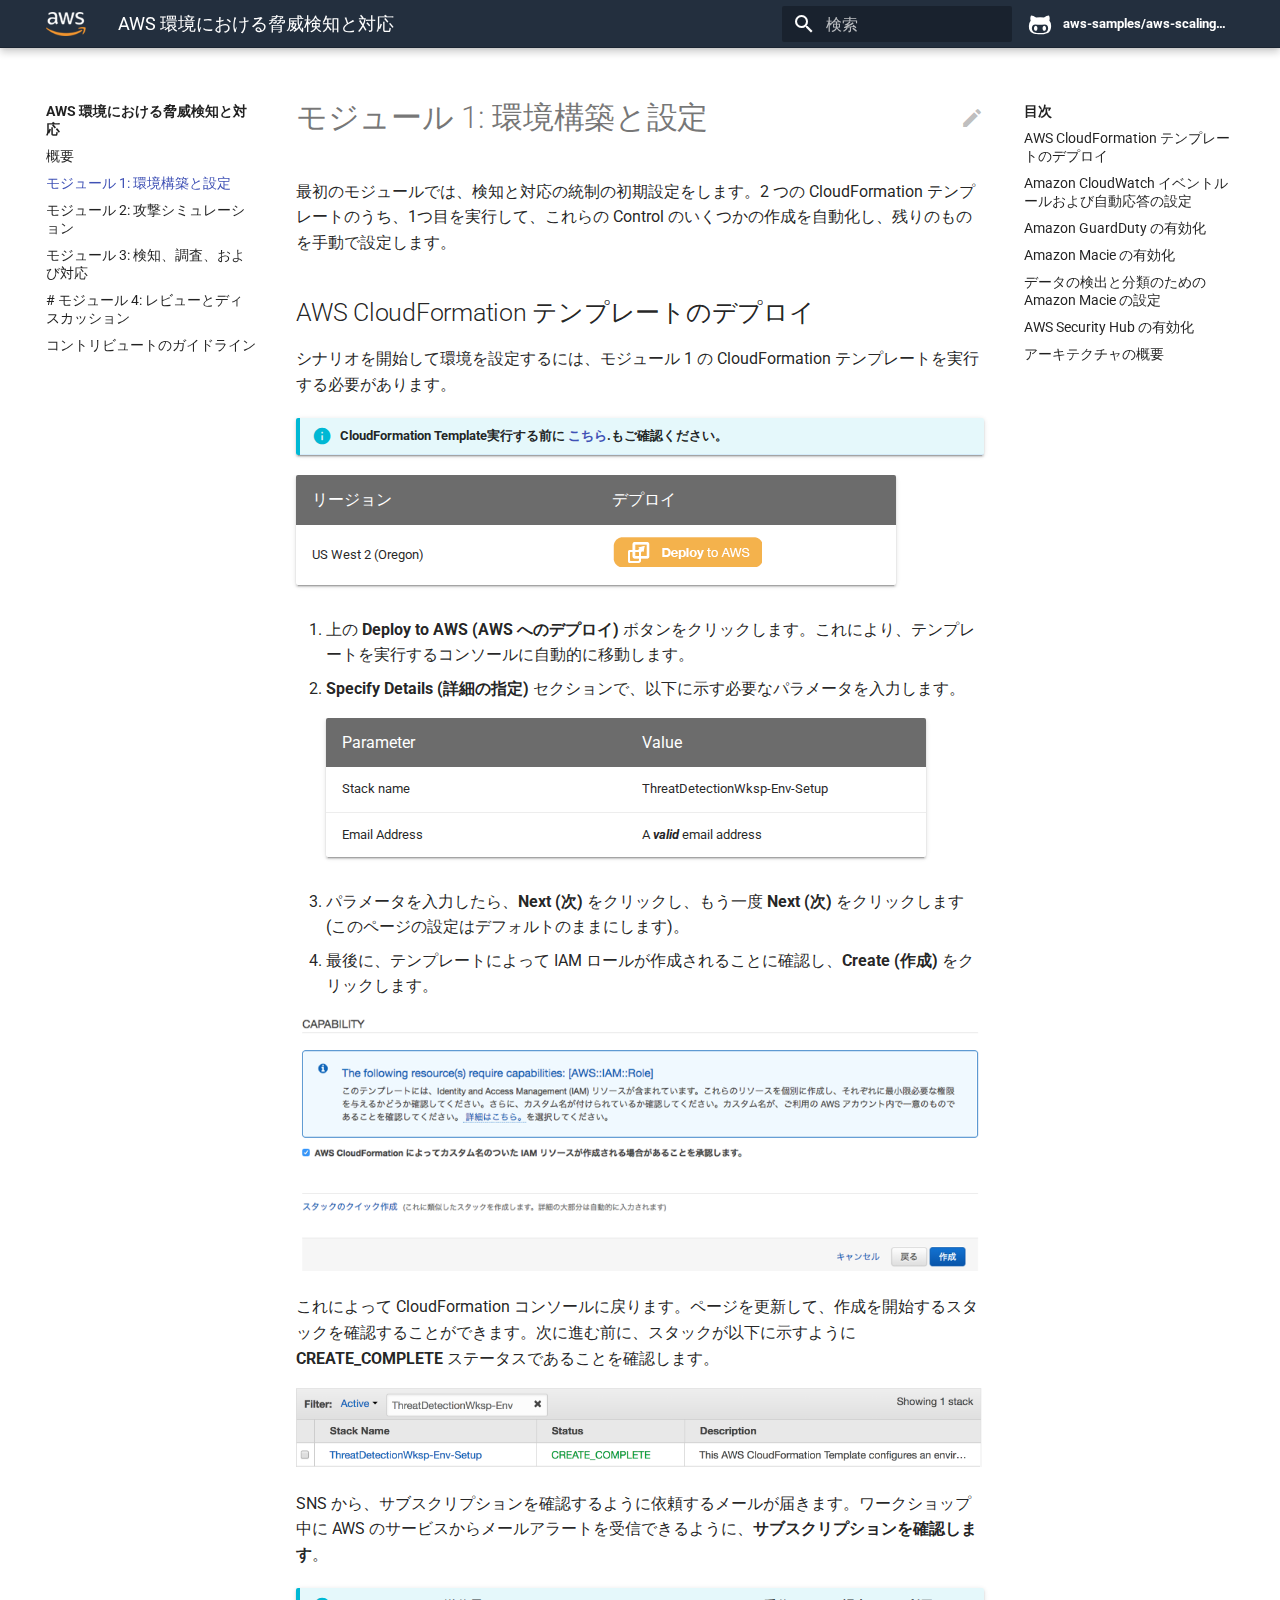
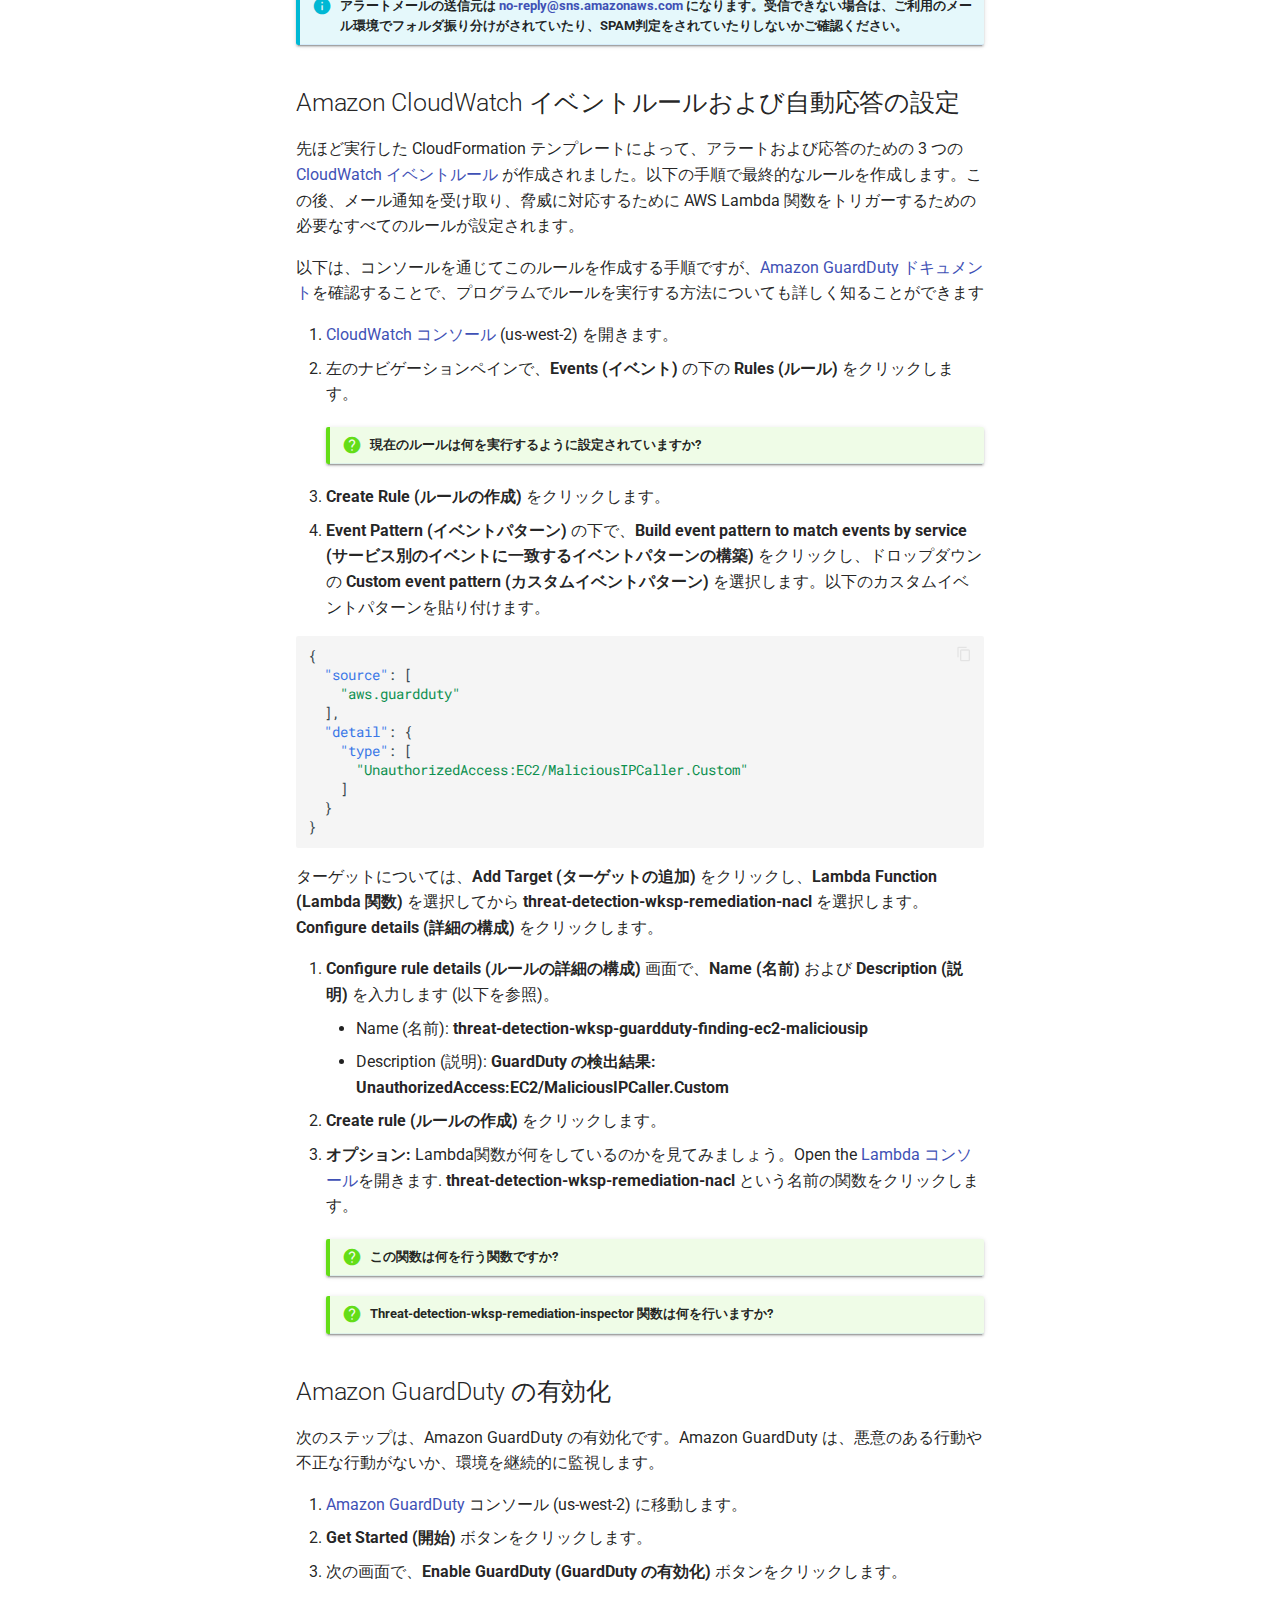
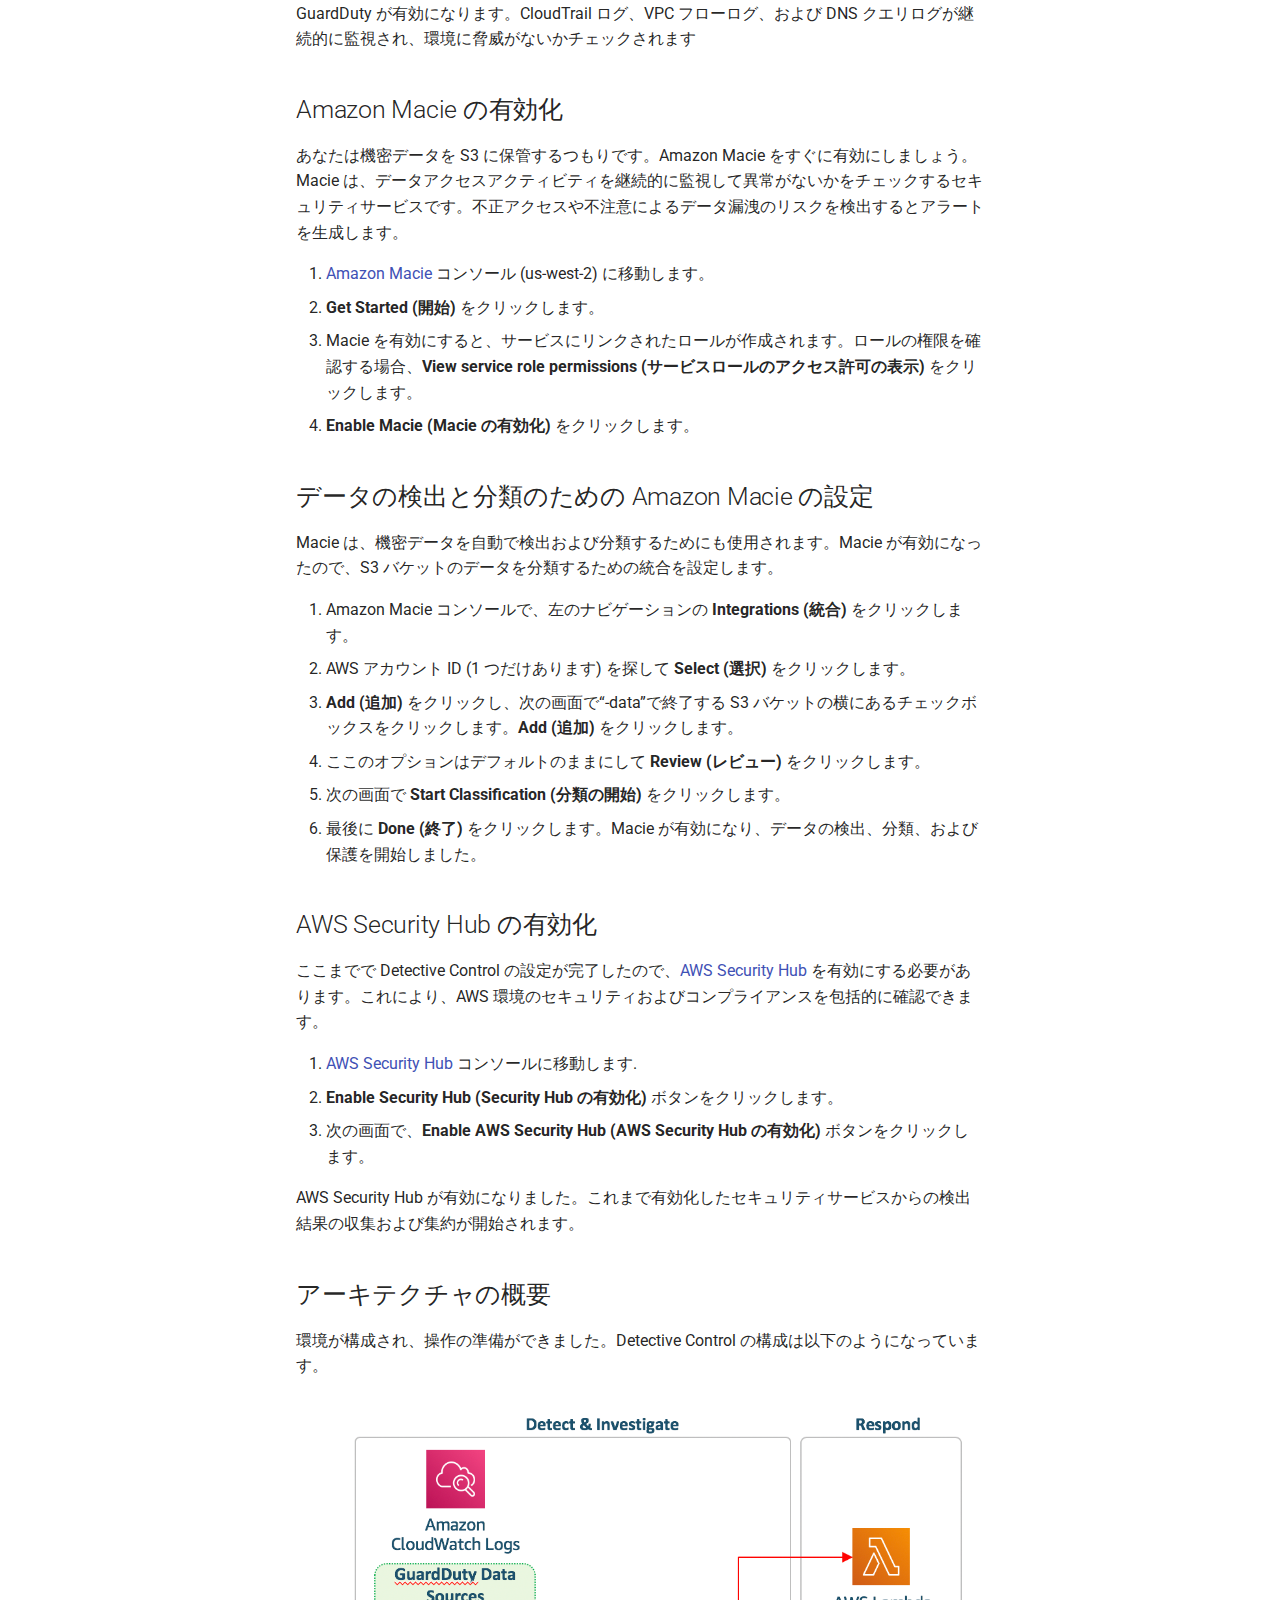
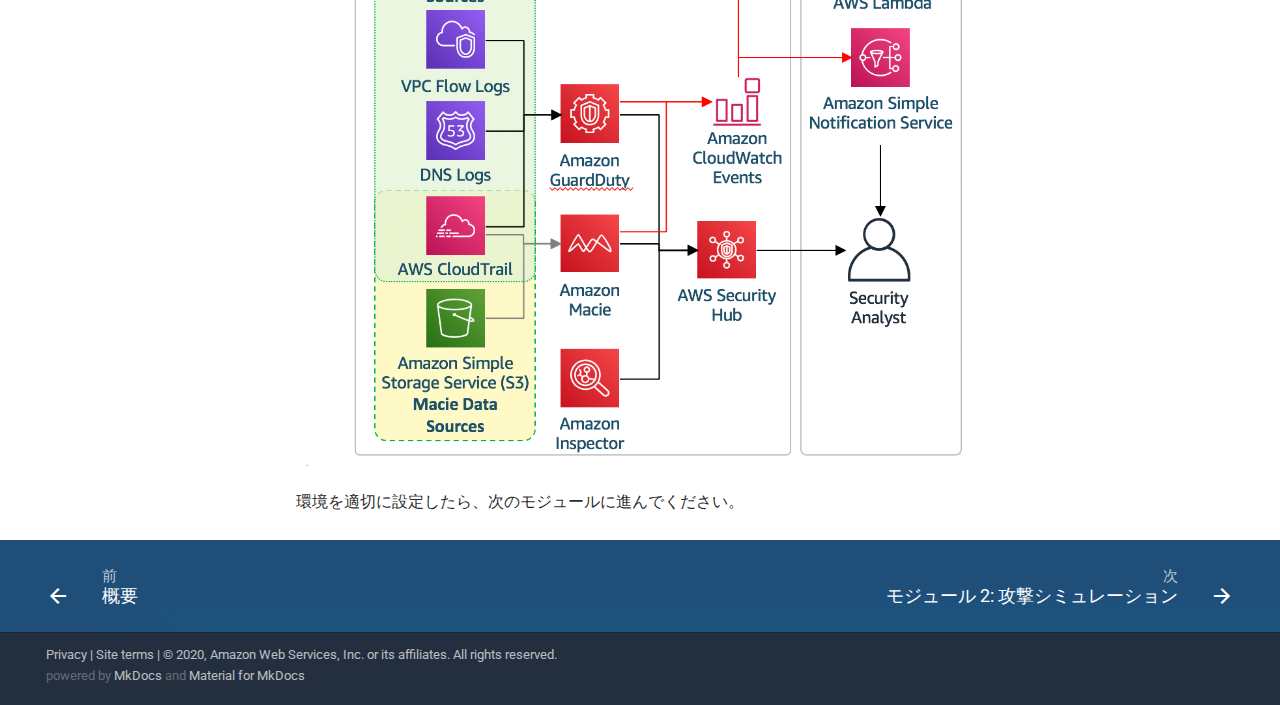
==== commit b114e43f: "Deployed 18841fc with MkDocs version: 1.1.2" ====
--- a/01-environment-setup/index.html
+++ b/01-environment-setup/index.html
@@ -1,3 +1,4 @@
+
 
 
 
@@ -7,6 +8,7 @@
     
       <meta charset="utf-8">
       <meta name="viewport" content="width=device-width,initial-scale=1">
+      <meta http-equiv="x-ua-compatible" content="ie=edge">
       
         <meta name="description" content="このワークショップは、AWS セキュリティサービスを理解し、そのサービスを使用して貴社環境の脅威を識別および修復する方法を学習する手助けとなるように設計されています。Amazon GuardDuty、Amazon Macie、Amazon Inspector、AWS Security Hub などのサービスを使用します。これらのサービスを使用して、攻撃中および攻撃後の脅威を調査し、通知と修復パイプラインを設定し、追加的な保護策を講じて、貴社環境のセキュリティを改善する方法を学習します。">
       
@@ -16,8 +18,27 @@
       
         <meta name="author" content="aws-security-workshops@amazon.com">
       
+      
+        <meta name="lang:clipboard.copy" content="クリップボードへコピー">
+      
+        <meta name="lang:clipboard.copied" content="コピーしました">
+      
+        <meta name="lang:search.language" content="jp">
+      
+        <meta name="lang:search.pipeline.stopwords" content="True">
+      
+        <meta name="lang:search.pipeline.trimmer" content="True">
+      
+        <meta name="lang:search.result.none" content="何も見つかりませんでした">
+      
+        <meta name="lang:search.result.one" content="1件見つかりました">
+      
+        <meta name="lang:search.result.other" content="#件見つかりました">
+      
+        <meta name="lang:search.tokenizer" content="[\s\-　、。，．]+">
+      
       <link rel="shortcut icon" href="../assets/images/aws-favicon.ico">
-      <meta name="generator" content="mkdocs-1.1.2, mkdocs-material-5.5.6">
+      <meta name="generator" content="mkdocs-1.1.2, mkdocs-material-4.0.2">
     
     
       
@@ -25,18 +46,21 @@
       
     
     
-      <link rel="stylesheet" href="../assets/stylesheets/main.63b94e9e.min.css">
-      
-      
-    
+      <link rel="stylesheet" href="../assets/stylesheets/application.982221ab.css">
+      
+      
+    
+    
+      <script src="../assets/javascripts/modernizr.1f0bcf2b.js"></script>
     
     
       
         <link href="https://fonts.gstatic.com" rel="preconnect" crossorigin>
-        <link rel="stylesheet" href="https://fonts.googleapis.com/css?family=Roboto:300,400,400i,700%7CRoboto+Mono&display=fallback">
-        <style>body,input{font-family:"Roboto",-apple-system,BlinkMacSystemFont,Helvetica,Arial,sans-serif}code,kbd,pre{font-family:"Roboto Mono",SFMono-Regular,Consolas,Menlo,monospace}</style>
-      
-    
+        <link rel="stylesheet" href="https://fonts.googleapis.com/css?family=Roboto:300,400,400i,700|Roboto+Mono">
+        <style>body,input{font-family:"Roboto","Helvetica Neue",Helvetica,Arial,sans-serif}code,kbd,pre{font-family:"Roboto Mono","Courier New",Courier,monospace}</style>
+      
+    
+    <link rel="stylesheet" href="../assets/fonts/material-icons.css">
     
     
       <link rel="stylesheet" href="../stylesheets/custom.css">
@@ -47,72 +71,86 @@
     
   </head>
   
-  
     <body dir="ltr">
   
-    
+    <svg class="md-svg">
+      <defs>
+        
+        
+          <svg xmlns="http://www.w3.org/2000/svg" width="416" height="448"
+    viewBox="0 0 416 448" id="__github">
+  <path fill="currentColor" d="M160 304q0 10-3.125 20.5t-10.75 19-18.125
+        8.5-18.125-8.5-10.75-19-3.125-20.5 3.125-20.5 10.75-19 18.125-8.5
+        18.125 8.5 10.75 19 3.125 20.5zM320 304q0 10-3.125 20.5t-10.75
+        19-18.125 8.5-18.125-8.5-10.75-19-3.125-20.5 3.125-20.5 10.75-19
+        18.125-8.5 18.125 8.5 10.75 19 3.125 20.5zM360
+        304q0-30-17.25-51t-46.75-21q-10.25 0-48.75 5.25-17.75 2.75-39.25
+        2.75t-39.25-2.75q-38-5.25-48.75-5.25-29.5 0-46.75 21t-17.25 51q0 22 8
+        38.375t20.25 25.75 30.5 15 35 7.375 37.25 1.75h42q20.5 0
+        37.25-1.75t35-7.375 30.5-15 20.25-25.75 8-38.375zM416 260q0 51.75-15.25
+        82.75-9.5 19.25-26.375 33.25t-35.25 21.5-42.5 11.875-42.875 5.5-41.75
+        1.125q-19.5 0-35.5-0.75t-36.875-3.125-38.125-7.5-34.25-12.875-30.25-20.25-21.5-28.75q-15.5-30.75-15.5-82.75
+        0-59.25 34-99-6.75-20.5-6.75-42.5 0-29 12.75-54.5 27 0 47.5 9.875t47.25
+        30.875q36.75-8.75 77.25-8.75 37 0 70 8 26.25-20.5
+        46.75-30.25t47.25-9.75q12.75 25.5 12.75 54.5 0 21.75-6.75 42 34 40 34
+        99.5z" />
+</svg>
+        
+      </defs>
+    </svg>
     <input class="md-toggle" data-md-toggle="drawer" type="checkbox" id="__drawer" autocomplete="off">
     <input class="md-toggle" data-md-toggle="search" type="checkbox" id="__search" autocomplete="off">
-    <label class="md-overlay" for="__drawer"></label>
-    <div data-md-component="skip">
-      
-        
-        <a href="#1" class="md-skip">
-          コンテンツにスキップ
+    <label class="md-overlay" data-md-component="overlay" for="__drawer"></label>
+    
+      <a href="#1" tabindex="1" class="md-skip">
+        Skip to content
+      </a>
+    
+    
+      <header class="md-header" data-md-component="header">
+  <nav class="md-header-nav md-grid">
+    <div class="md-flex">
+      <div class="md-flex__cell md-flex__cell--shrink">
+        <a href="https://scaling-threat-detection.awssecworkshops.jp/" title="AWS 環境における脅威検知と対応" class="md-header-nav__button md-logo">
+          
+            <img src="../assets/images/aws_smile_logo.png" width="24" height="24">
+          
         </a>
-      
-    </div>
-    <div data-md-component="announce">
-      
-    </div>
-    
-      <header class="md-header" data-md-component="header">
-  <nav class="md-header-nav md-grid" aria-label="Header">
-    <a href="https://scaling-threat-detection.awssecworkshops.jp/" title="AWS 環境における脅威検知と対応" class="md-header-nav__button md-logo" aria-label="AWS 環境における脅威検知と対応">
-      
-  <img src="../assets/images/aws_smile_logo.png" alt="logo">
-
-    </a>
-    <label class="md-header-nav__button md-icon" for="__drawer">
-      <svg xmlns="http://www.w3.org/2000/svg" viewBox="0 0 24 24"><path d="M3 6h18v2H3V6m0 5h18v2H3v-2m0 5h18v2H3v-2z"/></svg>
-    </label>
-    <div class="md-header-nav__title" data-md-component="header-title">
-      
-        <div class="md-header-nav__ellipsis">
-          <span class="md-header-nav__topic md-ellipsis">
-            AWS 環境における脅威検知と対応
-          </span>
-          <span class="md-header-nav__topic md-ellipsis">
-            
+      </div>
+      <div class="md-flex__cell md-flex__cell--shrink">
+        <label class="md-icon md-icon--menu md-header-nav__button" for="__drawer"></label>
+      </div>
+      <div class="md-flex__cell md-flex__cell--stretch">
+        <div class="md-flex__ellipsis md-header-nav__title" data-md-component="title">
+          
+            <span class="md-header-nav__topic">
+              AWS 環境における脅威検知と対応
+            </span>
+            <span class="md-header-nav__topic">
               モジュール 1: 環境構築と設定
-            
-          </span>
+            </span>
+          
         </div>
-      
-    </div>
-    
-      <label class="md-header-nav__button md-icon" for="__search">
-        <svg xmlns="http://www.w3.org/2000/svg" viewBox="0 0 24 24"><path d="M9.5 3A6.5 6.5 0 0116 9.5c0 1.61-.59 3.09-1.56 4.23l.27.27h.79l5 5-1.5 1.5-5-5v-.79l-.27-.27A6.516 6.516 0 019.5 16 6.5 6.5 0 013 9.5 6.5 6.5 0 019.5 3m0 2C7 5 5 7 5 9.5S7 14 9.5 14 14 12 14 9.5 12 5 9.5 5z"/></svg>
-      </label>
-      
+      </div>
+      <div class="md-flex__cell md-flex__cell--shrink">
+        
+          <label class="md-icon md-icon--search md-header-nav__button" for="__search"></label>
+          
 <div class="md-search" data-md-component="search" role="dialog">
   <label class="md-search__overlay" for="__search"></label>
   <div class="md-search__inner" role="search">
     <form class="md-search__form" name="search">
-      <input type="text" class="md-search__input" name="query" aria-label="検索" placeholder="検索" autocapitalize="off" autocorrect="off" autocomplete="off" spellcheck="false" data-md-component="search-query" data-md-state="active">
-      <label class="md-search__icon md-icon" for="__search">
-        <svg xmlns="http://www.w3.org/2000/svg" viewBox="0 0 24 24"><path d="M9.5 3A6.5 6.5 0 0116 9.5c0 1.61-.59 3.09-1.56 4.23l.27.27h.79l5 5-1.5 1.5-5-5v-.79l-.27-.27A6.516 6.516 0 019.5 16 6.5 6.5 0 013 9.5 6.5 6.5 0 019.5 3m0 2C7 5 5 7 5 9.5S7 14 9.5 14 14 12 14 9.5 12 5 9.5 5z"/></svg>
-        <svg xmlns="http://www.w3.org/2000/svg" viewBox="0 0 24 24"><path d="M20 11v2H8l5.5 5.5-1.42 1.42L4.16 12l7.92-7.92L13.5 5.5 8 11h12z"/></svg>
-      </label>
-      <button type="reset" class="md-search__icon md-icon" aria-label="Clear" data-md-component="search-reset" tabindex="-1">
-        <svg xmlns="http://www.w3.org/2000/svg" viewBox="0 0 24 24"><path d="M19 6.41L17.59 5 12 10.59 6.41 5 5 6.41 10.59 12 5 17.59 6.41 19 12 13.41 17.59 19 19 17.59 13.41 12 19 6.41z"/></svg>
+      <input type="text" class="md-search__input" name="query" placeholder="検索" autocapitalize="off" autocorrect="off" autocomplete="off" spellcheck="false" data-md-component="query" data-md-state="active">
+      <label class="md-icon md-search__icon" for="__search"></label>
+      <button type="reset" class="md-icon md-search__icon" data-md-component="reset" tabindex="-1">
+        &#xE5CD;
       </button>
     </form>
     <div class="md-search__output">
       <div class="md-search__scrollwrap" data-md-scrollfix>
-        <div class="md-search-result" data-md-component="search-result">
+        <div class="md-search-result" data-md-component="result">
           <div class="md-search-result__meta">
-            Initializing search
+            検索キーワードを入力してください
           </div>
           <ol class="md-search-result__list"></ol>
         </div>
@@ -120,55 +158,71 @@
     </div>
   </div>
 </div>
-    
-    
-      <div class="md-header-nav__source">
-        
-<a href="https://github.com/aws-samples/aws-scaling-threat-detection-workshop-jp/" title="リポジトリへ" class="md-source">
-  <div class="md-source__icon md-icon">
-    
-    <svg xmlns="http://www.w3.org/2000/svg" viewBox="0 0 448 512"><path d="M439.55 236.05L244 40.45a28.87 28.87 0 00-40.81 0l-40.66 40.63 51.52 51.52c27.06-9.14 52.68 16.77 43.39 43.68l49.66 49.66c34.23-11.8 61.18 31 35.47 56.69-26.49 26.49-70.21-2.87-56-37.34L240.22 199v121.85c25.3 12.54 22.26 41.85 9.08 55a34.34 34.34 0 01-48.55 0c-17.57-17.6-11.07-46.91 11.25-56v-123c-20.8-8.51-24.6-30.74-18.64-45L142.57 101 8.45 235.14a28.86 28.86 0 000 40.81l195.61 195.6a28.86 28.86 0 0040.8 0l194.69-194.69a28.86 28.86 0 000-40.81z"/></svg>
-  </div>
+        
+      </div>
+      
+        <div class="md-flex__cell md-flex__cell--shrink">
+          <div class="md-header-nav__source">
+            
+
+
+  
+
+<a href="https://github.com/aws-samples/aws-scaling-threat-detection-workshop-jp/" title="リポジトリへ" class="md-source" data-md-source="github">
+  
+    <div class="md-source__icon">
+      <svg viewBox="0 0 24 24" width="24" height="24">
+        <use xlink:href="#__github" width="24" height="24"></use>
+      </svg>
+    </div>
+  
   <div class="md-source__repository">
     aws-samples/aws-scaling-threat-detection-workshop-jp
   </div>
 </a>
-      </div>
-    
+          </div>
+        </div>
+      
+    </div>
   </nav>
 </header>
     
-    <div class="md-container" data-md-component="container">
-      
-        
-      
-      
-        
-      
-      <main class="md-main" data-md-component="main">
-        <div class="md-main__inner md-grid">
+    <div class="md-container">
+      
+        
+      
+      
+      <main class="md-main">
+        <div class="md-main__inner md-grid" data-md-component="container">
           
             
               <div class="md-sidebar md-sidebar--primary" data-md-component="navigation">
                 <div class="md-sidebar__scrollwrap">
                   <div class="md-sidebar__inner">
-                    <nav class="md-nav md-nav--primary" aria-label="Navigation" data-md-level="0">
-  <label class="md-nav__title" for="__drawer">
-    <a href="https://scaling-threat-detection.awssecworkshops.jp/" title="AWS 環境における脅威検知と対応" class="md-nav__button md-logo" aria-label="AWS 環境における脅威検知と対応">
-      
-  <img src="../assets/images/aws_smile_logo.png" alt="logo">
-
+                    <nav class="md-nav md-nav--primary" data-md-level="0">
+  <label class="md-nav__title md-nav__title--site" for="__drawer">
+    <a href="https://scaling-threat-detection.awssecworkshops.jp/" title="AWS 環境における脅威検知と対応" class="md-nav__button md-logo">
+      
+        <img src="../assets/images/aws_smile_logo.png" width="48" height="48">
+      
     </a>
     AWS 環境における脅威検知と対応
   </label>
   
     <div class="md-nav__source">
       
-<a href="https://github.com/aws-samples/aws-scaling-threat-detection-workshop-jp/" title="リポジトリへ" class="md-source">
-  <div class="md-source__icon md-icon">
-    
-    <svg xmlns="http://www.w3.org/2000/svg" viewBox="0 0 448 512"><path d="M439.55 236.05L244 40.45a28.87 28.87 0 00-40.81 0l-40.66 40.63 51.52 51.52c27.06-9.14 52.68 16.77 43.39 43.68l49.66 49.66c34.23-11.8 61.18 31 35.47 56.69-26.49 26.49-70.21-2.87-56-37.34L240.22 199v121.85c25.3 12.54 22.26 41.85 9.08 55a34.34 34.34 0 01-48.55 0c-17.57-17.6-11.07-46.91 11.25-56v-123c-20.8-8.51-24.6-30.74-18.64-45L142.57 101 8.45 235.14a28.86 28.86 0 000 40.81l195.61 195.6a28.86 28.86 0 0040.8 0l194.69-194.69a28.86 28.86 0 000-40.81z"/></svg>
-  </div>
+
+
+  
+
+<a href="https://github.com/aws-samples/aws-scaling-threat-detection-workshop-jp/" title="リポジトリへ" class="md-source" data-md-source="github">
+  
+    <div class="md-source__icon">
+      <svg viewBox="0 0 24 24" width="24" height="24">
+        <use xlink:href="#__github" width="24" height="24"></use>
+      </svg>
+    </div>
+  
   <div class="md-source__repository">
     aws-samples/aws-scaling-threat-detection-workshop-jp
   </div>
@@ -198,16 +252,13 @@
 
   <li class="md-nav__item md-nav__item--active">
     
-    <input class="md-nav__toggle md-toggle" data-md-toggle="toc" type="checkbox" id="__toc">
+    <input class="md-toggle md-nav__toggle" data-md-toggle="toc" type="checkbox" id="__toc">
     
       
     
     
       <label class="md-nav__link md-nav__link--active" for="__toc">
         モジュール 1: 環境構築と設定
-        <span class="md-nav__icon md-icon">
-          <svg xmlns="http://www.w3.org/2000/svg" viewBox="0 0 24 24"><path d="M3 9h14V7H3v2m0 4h14v-2H3v2m0 4h14v-2H3v2m16 0h2v-2h-2v2m0-10v2h2V7h-2m0 6h2v-2h-2v2z"/></svg>
-        </span>
       </label>
     
     <a href="./" title="モジュール 1: 環境構築と設定" class="md-nav__link md-nav__link--active">
@@ -215,68 +266,67 @@
     </a>
     
       
-<nav class="md-nav md-nav--secondary" aria-label="目次">
-  
-  
-    
-  
-  
-    <label class="md-nav__title" for="__toc">
-      <span class="md-nav__icon md-icon">
-        <svg xmlns="http://www.w3.org/2000/svg" viewBox="0 0 24 24"><path d="M20 11v2H8l5.5 5.5-1.42 1.42L4.16 12l7.92-7.92L13.5 5.5 8 11h12z"/></svg>
-      </span>
-      目次
-    </label>
+<nav class="md-nav md-nav--secondary">
+  
+  
+    
+  
+  
+    <label class="md-nav__title" for="__toc">目次</label>
     <ul class="md-nav__list" data-md-scrollfix>
       
         <li class="md-nav__item">
-  <a href="#aws-cloudformation" class="md-nav__link">
+  <a href="#aws-cloudformation" title="AWS CloudFormation テンプレートのデプロイ" class="md-nav__link">
     AWS CloudFormation テンプレートのデプロイ
   </a>
   
 </li>
       
         <li class="md-nav__item">
-  <a href="#amazon-cloudwatch" class="md-nav__link">
+  <a href="#amazon-cloudwatch" title="Amazon CloudWatch イベントルールおよび自動応答の設定" class="md-nav__link">
     Amazon CloudWatch イベントルールおよび自動応答の設定
   </a>
   
 </li>
       
         <li class="md-nav__item">
-  <a href="#amazon-guardduty" class="md-nav__link">
+  <a href="#amazon-guardduty" title="Amazon GuardDuty の有効化" class="md-nav__link">
     Amazon GuardDuty の有効化
   </a>
   
 </li>
       
         <li class="md-nav__item">
-  <a href="#amazon-macie" class="md-nav__link">
+  <a href="#amazon-macie" title="Amazon Macie の有効化" class="md-nav__link">
     Amazon Macie の有効化
   </a>
   
 </li>
       
         <li class="md-nav__item">
-  <a href="#amazon-macie_1" class="md-nav__link">
+  <a href="#amazon-macie_1" title="データの検出と分類のための Amazon Macie の設定" class="md-nav__link">
     データの検出と分類のための Amazon Macie の設定
   </a>
   
 </li>
       
         <li class="md-nav__item">
-  <a href="#aws-security-hub" class="md-nav__link">
+  <a href="#aws-security-hub" title="AWS Security Hub の有効化" class="md-nav__link">
     AWS Security Hub の有効化
   </a>
   
 </li>
       
         <li class="md-nav__item">
-  <a href="#_1" class="md-nav__link">
+  <a href="#_1" title="アーキテクチャの概要" class="md-nav__link">
     アーキテクチャの概要
   </a>
   
 </li>
+      
+      
+      
+      
       
     </ul>
   
@@ -344,68 +394,67 @@
                 <div class="md-sidebar__scrollwrap">
                   <div class="md-sidebar__inner">
                     
-<nav class="md-nav md-nav--secondary" aria-label="目次">
-  
-  
-    
-  
-  
-    <label class="md-nav__title" for="__toc">
-      <span class="md-nav__icon md-icon">
-        <svg xmlns="http://www.w3.org/2000/svg" viewBox="0 0 24 24"><path d="M20 11v2H8l5.5 5.5-1.42 1.42L4.16 12l7.92-7.92L13.5 5.5 8 11h12z"/></svg>
-      </span>
-      目次
-    </label>
+<nav class="md-nav md-nav--secondary">
+  
+  
+    
+  
+  
+    <label class="md-nav__title" for="__toc">目次</label>
     <ul class="md-nav__list" data-md-scrollfix>
       
         <li class="md-nav__item">
-  <a href="#aws-cloudformation" class="md-nav__link">
+  <a href="#aws-cloudformation" title="AWS CloudFormation テンプレートのデプロイ" class="md-nav__link">
     AWS CloudFormation テンプレートのデプロイ
   </a>
   
 </li>
       
         <li class="md-nav__item">
-  <a href="#amazon-cloudwatch" class="md-nav__link">
+  <a href="#amazon-cloudwatch" title="Amazon CloudWatch イベントルールおよび自動応答の設定" class="md-nav__link">
     Amazon CloudWatch イベントルールおよび自動応答の設定
   </a>
   
 </li>
       
         <li class="md-nav__item">
-  <a href="#amazon-guardduty" class="md-nav__link">
+  <a href="#amazon-guardduty" title="Amazon GuardDuty の有効化" class="md-nav__link">
     Amazon GuardDuty の有効化
   </a>
   
 </li>
       
         <li class="md-nav__item">
-  <a href="#amazon-macie" class="md-nav__link">
+  <a href="#amazon-macie" title="Amazon Macie の有効化" class="md-nav__link">
     Amazon Macie の有効化
   </a>
   
 </li>
       
         <li class="md-nav__item">
-  <a href="#amazon-macie_1" class="md-nav__link">
+  <a href="#amazon-macie_1" title="データの検出と分類のための Amazon Macie の設定" class="md-nav__link">
     データの検出と分類のための Amazon Macie の設定
   </a>
   
 </li>
       
         <li class="md-nav__item">
-  <a href="#aws-security-hub" class="md-nav__link">
+  <a href="#aws-security-hub" title="AWS Security Hub の有効化" class="md-nav__link">
     AWS Security Hub の有効化
   </a>
   
 </li>
       
         <li class="md-nav__item">
-  <a href="#_1" class="md-nav__link">
+  <a href="#_1" title="アーキテクチャの概要" class="md-nav__link">
     アーキテクチャの概要
   </a>
   
 </li>
+      
+      
+      
+      
       
     </ul>
   
@@ -419,12 +468,7 @@
             <article class="md-content__inner md-typeset">
               
                 
-                  <a href="https://github.com/aws-samples/aws-scaling-threat-detection-workshop-jp/edit/master/docs/01-environment-setup.md" title="編集" class="md-content__button md-icon">
-                    <svg xmlns="http://www.w3.org/2000/svg" viewBox="0 0 24 24"><path d="M20.71 7.04c.39-.39.39-1.04 0-1.41l-2.34-2.34c-.37-.39-1.02-.39-1.41 0l-1.84 1.83 3.75 3.75M3 17.25V21h3.75L17.81 9.93l-3.75-3.75L3 17.25z"/></svg>
-                  </a>
-                
-                
-                  
+                  <a href="https://github.com/aws-samples/aws-scaling-threat-detection-workshop-jp/edit/master/docs/01-environment-setup.md" title="編集" class="md-icon md-content__icon">&#xE3C9;</a>
                 
                 
                 <h1 id="1">モジュール 1: 環境構築と設定</h1>
@@ -505,7 +549,7 @@
 <p><strong>Event Pattern (イベントパターン)</strong> の下で、<strong>Build event pattern to match events by service (サービス別のイベントに一致するイベントパターンの構築)</strong> をクリックし、ドロップダウンの <strong>Custom event pattern (カスタムイベントパターン)</strong> を選択します。以下のカスタムイベントパターンを貼り付けます。</p>
 </li>
 </ol>
-<div class="codehilite"><pre><span></span><code><span class="p">{</span>
+<div class="codehilite"><pre><span></span><span class="p">{</span>
   <span class="nt">&quot;source&quot;</span><span class="p">:</span> <span class="p">[</span>
     <span class="s2">&quot;aws.guardduty&quot;</span>
   <span class="p">],</span>
@@ -515,8 +559,7 @@
     <span class="p">]</span>
   <span class="p">}</span>
 <span class="p">}</span>
-</code></pre></div>
-
+</pre></div>
 
 <p>ターゲットについては、<strong>Add Target (ターゲットの追加)</strong> をクリックし、<strong>Lambda Function (Lambda 関数)</strong> を選択してから <strong>threat-detection-wksp-remediation-nacl</strong> を選択します。<strong>Configure details (詳細の構成)</strong> をクリックします。</p>
 <ol>
@@ -607,6 +650,8 @@
 <p><img alt="Detective Controls" src="../images/01-diagram-module-1.png" /></p>
 <p>環境を適切に設定したら、次のモジュールに進んでください。</p>
                 
+                  
+                
               
               
                 
@@ -622,34 +667,34 @@
 <footer class="md-footer">
   
     <div class="md-footer-nav">
-      <nav class="md-footer-nav__inner md-grid" aria-label="Footer">
-        
-          <a href=".." title="概要" class="md-footer-nav__link md-footer-nav__link--prev" rel="prev">
-            <div class="md-footer-nav__button md-icon">
-              <svg xmlns="http://www.w3.org/2000/svg" viewBox="0 0 24 24"><path d="M20 11v2H8l5.5 5.5-1.42 1.42L4.16 12l7.92-7.92L13.5 5.5 8 11h12z"/></svg>
+      <nav class="md-footer-nav__inner md-grid">
+        
+          <a href=".." title="概要" class="md-flex md-footer-nav__link md-footer-nav__link--prev" rel="prev">
+            <div class="md-flex__cell md-flex__cell--shrink">
+              <i class="md-icon md-icon--arrow-back md-footer-nav__button"></i>
             </div>
-            <div class="md-footer-nav__title">
-              <div class="md-ellipsis">
+            <div class="md-flex__cell md-flex__cell--stretch md-footer-nav__title">
+              <span class="md-flex__ellipsis">
                 <span class="md-footer-nav__direction">
                   前
                 </span>
                 概要
-              </div>
+              </span>
             </div>
           </a>
         
         
-          <a href="../02-attack-simulation/" title="モジュール 2: 攻撃シミュレーション" class="md-footer-nav__link md-footer-nav__link--next" rel="next">
-            <div class="md-footer-nav__title">
-              <div class="md-ellipsis">
+          <a href="../02-attack-simulation/" title="モジュール 2: 攻撃シミュレーション" class="md-flex md-footer-nav__link md-footer-nav__link--next" rel="next">
+            <div class="md-flex__cell md-flex__cell--stretch md-footer-nav__title">
+              <span class="md-flex__ellipsis">
                 <span class="md-footer-nav__direction">
                   次
                 </span>
                 モジュール 2: 攻撃シミュレーション
-              </div>
+              </span>
             </div>
-            <div class="md-footer-nav__button md-icon">
-              <svg xmlns="http://www.w3.org/2000/svg" viewBox="0 0 24 24"><path d="M4 11v2h12l-5.5 5.5 1.42 1.42L19.84 12l-7.92-7.92L10.5 5.5 16 11H4z"/></svg>
+            <div class="md-flex__cell md-flex__cell--shrink">
+              <i class="md-icon md-icon--arrow-forward md-footer-nav__button"></i>
             </div>
           </a>
         
@@ -664,49 +709,23 @@
             <a href="https://aws.amazon.com/privacy/" target="_blank">Privacy</a> | <a href="https://aws.amazon.com/terms/" target="_blank">Site terms</a> | &copy; 2020, Amazon Web Services, Inc. or its affiliates. All rights reserved.
           </div>
         
-        Made with
-        <a href="https://squidfunk.github.io/mkdocs-material/" target="_blank" rel="noopener">
-          Material for MkDocs
-        </a>
+        powered by
+        <a href="https://www.mkdocs.org">MkDocs</a>
+        and
+        <a href="https://squidfunk.github.io/mkdocs-material/">
+          Material for MkDocs</a>
       </div>
       
   <div class="md-footer-social">
-    
-      
-      
-        
-        
-      
-      <a href="https://awssecworkshops.com" target="_blank" rel="noopener" title="awssecworkshops.com" class="md-footer-social__link">
-        <svg xmlns="http://www.w3.org/2000/svg" viewBox="0 0 576 512"><path d="M280.37 148.26L96 300.11V464a16 16 0 0016 16l112.06-.29a16 16 0 0015.92-16V368a16 16 0 0116-16h64a16 16 0 0116 16v95.64a16 16 0 0016 16.05L464 480a16 16 0 0016-16V300L295.67 148.26a12.19 12.19 0 00-15.3 0zM571.6 251.47L488 182.56V44.05a12 12 0 00-12-12h-56a12 12 0 00-12 12v72.61L318.47 43a48 48 0 00-61 0L4.34 251.47a12 12 0 00-1.6 16.9l25.5 31A12 12 0 0045.15 301l235.22-193.74a12.19 12.19 0 0115.3 0L530.9 301a12 12 0 0016.9-1.6l25.5-31a12 12 0 00-1.7-16.93z"/></svg>
-      </a>
-    
-      
-      
-        
-        
-      
-      <a href="https://aws.amazon.com/security/" target="_blank" rel="noopener" title="aws.amazon.com" class="md-footer-social__link">
-        <svg xmlns="http://www.w3.org/2000/svg" viewBox="0 0 512 512"><path d="M466.5 83.7l-192-80a48.15 48.15 0 00-36.9 0l-192 80C27.7 91.1 16 108.6 16 128c0 198.5 114.5 335.7 221.5 380.3 11.8 4.9 25.1 4.9 36.9 0C360.1 472.6 496 349.3 496 128c0-19.4-11.7-36.9-29.5-44.3zM256.1 446.3l-.1-381 175.9 73.3c-3.3 151.4-82.1 261.1-175.8 307.7z"/></svg>
-      </a>
-    
-      
-      
-        
-        
-      
-      <a href="https://twitter.com/awssecurityinfo?lang=en" target="_blank" rel="noopener" title="twitter.com" class="md-footer-social__link">
-        <svg xmlns="http://www.w3.org/2000/svg" viewBox="0 0 512 512"><path d="M459.37 151.716c.325 4.548.325 9.097.325 13.645 0 138.72-105.583 298.558-298.558 298.558-59.452 0-114.68-17.219-161.137-47.106 8.447.974 16.568 1.299 25.34 1.299 49.055 0 94.213-16.568 130.274-44.832-46.132-.975-84.792-31.188-98.112-72.772 6.498.974 12.995 1.624 19.818 1.624 9.421 0 18.843-1.3 27.614-3.573-48.081-9.747-84.143-51.98-84.143-102.985v-1.299c13.969 7.797 30.214 12.67 47.431 13.319-28.264-18.843-46.781-51.005-46.781-87.391 0-19.492 5.197-37.36 14.294-52.954 51.655 63.675 129.3 105.258 216.365 109.807-1.624-7.797-2.599-15.918-2.599-24.04 0-57.828 46.782-104.934 104.934-104.934 30.213 0 57.502 12.67 76.67 33.137 23.715-4.548 46.456-13.32 66.599-25.34-7.798 24.366-24.366 44.833-46.132 57.827 21.117-2.273 41.584-8.122 60.426-16.243-14.292 20.791-32.161 39.308-52.628 54.253z"/></svg>
-      </a>
-    
-      
-      
-        
-        
-      
-      <a href="https://aws.amazon.com/blogs/security/" target="_blank" rel="noopener" title="aws.amazon.com" class="md-footer-social__link">
-        <svg xmlns="http://www.w3.org/2000/svg" viewBox="0 0 448 512"><path d="M400 32H48C21.49 32 0 53.49 0 80v352c0 26.51 21.49 48 48 48h352c26.51 0 48-21.49 48-48V80c0-26.51-21.49-48-48-48zM112 416c-26.51 0-48-21.49-48-48s21.49-48 48-48 48 21.49 48 48-21.49 48-48 48zm157.533 0h-34.335c-6.011 0-11.051-4.636-11.442-10.634-5.214-80.05-69.243-143.92-149.123-149.123-5.997-.39-10.633-5.431-10.633-11.441v-34.335c0-6.535 5.468-11.777 11.994-11.425 110.546 5.974 198.997 94.536 204.964 204.964.352 6.526-4.89 11.994-11.425 11.994zm103.027 0h-34.334c-6.161 0-11.175-4.882-11.427-11.038-5.598-136.535-115.204-246.161-251.76-251.76C68.882 152.949 64 147.935 64 141.774V107.44c0-6.454 5.338-11.664 11.787-11.432 167.83 6.025 302.21 141.191 308.205 308.205.232 6.449-4.978 11.787-11.432 11.787z"/></svg>
-      </a>
+    <link rel="stylesheet" href="../assets/fonts/font-awesome.css">
+    
+      <a href="https://awssecworkshops.com" class="md-footer-social__link fa fa-"></a>
+    
+      <a href="https://aws.amazon.com/security/" class="md-footer-social__link fa fa-"></a>
+    
+      <a href="https://twitter.com/awssecurityinfo?lang=en" class="md-footer-social__link fa fa-"></a>
+    
+      <a href="https://aws.amazon.com/blogs/security/" class="md-footer-social__link fa fa-"></a>
     
   </div>
 
@@ -716,18 +735,26 @@
       
     </div>
     
-      <script src="../assets/javascripts/vendor.d1f5a259.min.js"></script>
-      <script src="../assets/javascripts/bundle.d5fec882.min.js"></script><script id="__lang" type="application/json">{"clipboard.copy": "\u30af\u30ea\u30c3\u30d7\u30dc\u30fc\u30c9\u3078\u30b3\u30d4\u30fc", "clipboard.copied": "\u30b3\u30d4\u30fc\u3057\u307e\u3057\u305f", "search.config.lang": "ja", "search.config.pipeline": "trimmer, stemmer", "search.config.separator": "[\\s\\-\u3000\u3001\u3002\uff0c\uff0e]+", "search.result.placeholder": "\u691c\u7d22\u30ad\u30fc\u30ef\u30fc\u30c9\u3092\u5165\u529b\u3057\u3066\u304f\u3060\u3055\u3044", "search.result.none": "\u4f55\u3082\u898b\u3064\u304b\u308a\u307e\u305b\u3093\u3067\u3057\u305f", "search.result.one": "1\u4ef6\u898b\u3064\u304b\u308a\u307e\u3057\u305f", "search.result.other": "#\u4ef6\u898b\u3064\u304b\u308a\u307e\u3057\u305f"}</script>
-      
-      <script>
-        app = initialize({
-          base: "..",
-          features: [],
-          search: Object.assign({
-            worker: "../assets/javascripts/worker/search.fae956e7.min.js"
-          }, typeof search !== "undefined" && search)
-        })
-      </script>
+      <script src="../assets/javascripts/application.d9aa80ab.js"></script>
+      
+        
+        
+          
+          <script src="../assets/javascripts/lunr/lunr.stemmer.support.js"></script>
+          
+            
+              
+                <script src="../assets/javascripts/lunr/tinyseg.js"></script>
+              
+              
+                <script src="../assets/javascripts/lunr/lunr.jp.js"></script>
+              
+            
+          
+          
+        
+      
+      <script>app.initialize({version:"1.1.2",url:{base:".."}})</script>
       
     
   </body>
--- a/assets/stylesheets/application.982221ab.css
+++ b/assets/stylesheets/application.982221ab.css
@@ -0,0 +1 @@
+@charset "UTF-8";html{box-sizing:border-box}*,:after,:before{box-sizing:inherit}html{-webkit-text-size-adjust:none;-moz-text-size-adjust:none;-ms-text-size-adjust:none;text-size-adjust:none}body{margin:0}hr{overflow:visible;box-sizing:content-box}a{-webkit-text-decoration-skip:objects}a,button,input,label{-webkit-tap-highlight-color:transparent}a{color:inherit;text-decoration:none}small,sub,sup{font-size:80%}sub,sup{position:relative;line-height:0;vertical-align:baseline}sub{bottom:-.25em}sup{top:-.5em}img{border-style:none}table{border-collapse:separate;border-spacing:0}td,th{font-weight:400;vertical-align:top}button{margin:0;padding:0;border:0;outline-style:none;background:transparent;font-size:inherit}input{border:0;outline:0}.md-clipboard:before,.md-icon,.md-nav__button,.md-nav__link:after,.md-nav__title:before,.md-search-result__article--document:before,.md-source-file:before,.md-typeset .admonition>.admonition-title:before,.md-typeset .admonition>summary:before,.md-typeset .critic.comment:before,.md-typeset .footnote-backref,.md-typeset .task-list-control .task-list-indicator:before,.md-typeset details>.admonition-title:before,.md-typeset details>summary:before,.md-typeset summary:after{font-family:Material Icons;font-style:normal;font-variant:normal;font-weight:400;line-height:1;text-transform:none;white-space:nowrap;speak:none;word-wrap:normal;direction:ltr}.md-content__icon,.md-footer-nav__button,.md-header-nav__button,.md-nav__button,.md-nav__title:before,.md-search-result__article--document:before{display:inline-block;margin:.2rem;padding:.4rem;font-size:1.2rem;cursor:pointer}.md-icon--arrow-back:before{content:""}.md-icon--arrow-forward:before{content:""}.md-icon--menu:before{content:""}.md-icon--search:before{content:""}[dir=rtl] .md-icon--arrow-back:before{content:""}[dir=rtl] .md-icon--arrow-forward:before{content:""}body{-webkit-font-smoothing:antialiased;-moz-osx-font-smoothing:grayscale}body,input{color:rgba(0,0,0,.87);-webkit-font-feature-settings:"kern","liga";font-feature-settings:"kern","liga";font-family:Helvetica Neue,Helvetica,Arial,sans-serif}code,kbd,pre{color:rgba(0,0,0,.87);-webkit-font-feature-settings:"kern";font-feature-settings:"kern";font-family:Courier New,Courier,monospace}.md-typeset{font-size:.8rem;line-height:1.6;-webkit-print-color-adjust:exact}.md-typeset blockquote,.md-typeset ol,.md-typeset p,.md-typeset ul{margin:1em 0}.md-typeset h1{margin:0 0 2rem;color:rgba(0,0,0,.54);font-size:1.5625rem;line-height:1.3}.md-typeset h1,.md-typeset h2{font-weight:300;letter-spacing:-.01em}.md-typeset h2{margin:2rem 0 .8rem;font-size:1.25rem;line-height:1.4}.md-typeset h3{margin:1.6rem 0 .8rem;font-size:1rem;font-weight:400;letter-spacing:-.01em;line-height:1.5}.md-typeset h2+h3{margin-top:.8rem}.md-typeset h4{font-size:.8rem}.md-typeset h4,.md-typeset h5,.md-typeset h6{margin:.8rem 0;font-weight:700;letter-spacing:-.01em}.md-typeset h5,.md-typeset h6{color:rgba(0,0,0,.54);font-size:.64rem}.md-typeset h5{text-transform:uppercase}.md-typeset hr{margin:1.5em 0;border-bottom:.05rem dotted rgba(0,0,0,.26)}.md-typeset a{color:#3f51b5;word-break:break-word}.md-typeset a,.md-typeset a:before{transition:color .125s}.md-typeset a:active,.md-typeset a:hover{color:#536dfe}.md-typeset code,.md-typeset pre{background-color:hsla(0,0%,92.5%,.5);color:#37474f;font-size:85%;direction:ltr}.md-typeset code{margin:0 .29412em;padding:.07353em 0;border-radius:.1rem;box-shadow:.29412em 0 0 hsla(0,0%,92.5%,.5),-.29412em 0 0 hsla(0,0%,92.5%,.5);word-break:break-word;-webkit-box-decoration-break:clone;box-decoration-break:clone}.md-typeset h1 code,.md-typeset h2 code,.md-typeset h3 code,.md-typeset h4 code,.md-typeset h5 code,.md-typeset h6 code{margin:0;background-color:transparent;box-shadow:none}.md-typeset a>code{margin:inherit;padding:inherit;border-radius:none;background-color:inherit;color:inherit;box-shadow:none}.md-typeset pre{position:relative;margin:1em 0;border-radius:.1rem;line-height:1.4;-webkit-overflow-scrolling:touch}.md-typeset pre>code{display:block;margin:0;padding:.525rem .6rem;background-color:transparent;font-size:inherit;box-shadow:none;-webkit-box-decoration-break:none;box-decoration-break:none;overflow:auto}.md-typeset pre>code::-webkit-scrollbar{width:.2rem;height:.2rem}.md-typeset pre>code::-webkit-scrollbar-thumb{background-color:rgba(0,0,0,.26)}.md-typeset pre>code::-webkit-scrollbar-thumb:hover{background-color:#536dfe}.md-typeset kbd{padding:0 .29412em;border-radius:.15rem;border:.05rem solid #c9c9c9;border-bottom-color:#bcbcbc;background-color:#fcfcfc;color:#555;font-size:85%;box-shadow:0 .05rem 0 #b0b0b0;word-break:break-word}.md-typeset mark{margin:0 .25em;padding:.0625em 0;border-radius:.1rem;background-color:rgba(255,235,59,.5);box-shadow:.25em 0 0 rgba(255,235,59,.5),-.25em 0 0 rgba(255,235,59,.5);word-break:break-word;-webkit-box-decoration-break:clone;box-decoration-break:clone}.md-typeset abbr{border-bottom:.05rem dotted rgba(0,0,0,.54);text-decoration:none;cursor:help}.md-typeset small{opacity:.75}.md-typeset sub,.md-typeset sup{margin-left:.07812em}[dir=rtl] .md-typeset sub,[dir=rtl] .md-typeset sup{margin-right:.07812em;margin-left:0}.md-typeset blockquote{padding-left:.6rem;border-left:.2rem solid rgba(0,0,0,.26);color:rgba(0,0,0,.54)}[dir=rtl] .md-typeset blockquote{padding-right:.6rem;padding-left:0;border-right:.2rem solid rgba(0,0,0,.26);border-left:initial}.md-typeset ul{list-style-type:disc}.md-typeset ol,.md-typeset ul{margin-left:.625em;padding:0}[dir=rtl] .md-typeset ol,[dir=rtl] .md-typeset ul{margin-right:.625em;margin-left:0}.md-typeset ol ol,.md-typeset ul ol{list-style-type:lower-alpha}.md-typeset ol ol ol,.md-typeset ul ol ol{list-style-type:lower-roman}.md-typeset ol li,.md-typeset ul li{margin-bottom:.5em;margin-left:1.25em}[dir=rtl] .md-typeset ol li,[dir=rtl] .md-typeset ul li{margin-right:1.25em;margin-left:0}.md-typeset ol li blockquote,.md-typeset ol li p,.md-typeset ul li blockquote,.md-typeset ul li p{margin:.5em 0}.md-typeset ol li:last-child,.md-typeset ul li:last-child{margin-bottom:0}.md-typeset ol li ol,.md-typeset ol li ul,.md-typeset ul li ol,.md-typeset ul li ul{margin:.5em 0 .5em .625em}[dir=rtl] .md-typeset ol li ol,[dir=rtl] .md-typeset ol li ul,[dir=rtl] .md-typeset ul li ol,[dir=rtl] .md-typeset ul li ul{margin-right:.625em;margin-left:0}.md-typeset dd{margin:1em 0 1em 1.875em}[dir=rtl] .md-typeset dd{margin-right:1.875em;margin-left:0}.md-typeset iframe,.md-typeset img,.md-typeset svg{max-width:100%}.md-typeset table:not([class]){box-shadow:0 2px 2px 0 rgba(0,0,0,.14),0 1px 5px 0 rgba(0,0,0,.12),0 3px 1px -2px rgba(0,0,0,.2);display:inline-block;max-width:100%;border-radius:.1rem;font-size:.64rem;overflow:auto;-webkit-overflow-scrolling:touch}.md-typeset table:not([class])+*{margin-top:1.5em}.md-typeset table:not([class]) td:not([align]),.md-typeset table:not([class]) th:not([align]){text-align:left}[dir=rtl] .md-typeset table:not([class]) td:not([align]),[dir=rtl] .md-typeset table:not([class]) th:not([align]){text-align:right}.md-typeset table:not([class]) th{min-width:5rem;padding:.6rem .8rem;background-color:rgba(0,0,0,.54);color:#fff;vertical-align:top}.md-typeset table:not([class]) td{padding:.6rem .8rem;border-top:.05rem solid rgba(0,0,0,.07);vertical-align:top}.md-typeset table:not([class]) tr{transition:background-color .125s}.md-typeset table:not([class]) tr:hover{background-color:rgba(0,0,0,.035);box-shadow:inset 0 .05rem 0 #fff}.md-typeset table:not([class]) tr:first-child td{border-top:0}.md-typeset table:not([class]) a{word-break:normal}.md-typeset__scrollwrap{margin:1em -.8rem;overflow-x:auto;-webkit-overflow-scrolling:touch}.md-typeset .md-typeset__table{display:inline-block;margin-bottom:.5em;padding:0 .8rem}.md-typeset .md-typeset__table table{display:table;width:100%;margin:0;overflow:hidden}html{font-size:125%;overflow-x:hidden}body,html{height:100%}body{position:relative;font-size:.5rem}hr{display:block;height:.05rem;padding:0;border:0}.md-svg{display:none}.md-grid{max-width:61rem;margin-right:auto;margin-left:auto}.md-container,.md-main{overflow:auto}.md-container{display:table;width:100%;height:100%;padding-top:2.4rem;table-layout:fixed}.md-main{display:table-row;height:100%}.md-main__inner{height:100%;padding-top:1.5rem;padding-bottom:.05rem}.md-toggle{display:none}.md-overlay{position:fixed;top:0;width:0;height:0;transition:width 0s .25s,height 0s .25s,opacity .25s;background-color:rgba(0,0,0,.54);opacity:0;z-index:3}.md-flex{display:table}.md-flex__cell{display:table-cell;position:relative;vertical-align:top}.md-flex__cell--shrink{width:0}.md-flex__cell--stretch{display:table;width:100%;table-layout:fixed}.md-flex__ellipsis{display:table-cell;text-overflow:ellipsis;white-space:nowrap;overflow:hidden}.md-skip{position:fixed;width:.05rem;height:.05rem;margin:.5rem;padding:.3rem .5rem;clip:rect(.05rem);-webkit-transform:translateY(.4rem);transform:translateY(.4rem);border-radius:.1rem;background-color:rgba(0,0,0,.87);color:#fff;font-size:.64rem;opacity:0;overflow:hidden}.md-skip:focus{width:auto;height:auto;clip:auto;-webkit-transform:translateX(0);transform:translateX(0);transition:opacity .175s 75ms,-webkit-transform .25s cubic-bezier(.4,0,.2,1);transition:transform .25s cubic-bezier(.4,0,.2,1),opacity .175s 75ms;transition:transform .25s cubic-bezier(.4,0,.2,1),opacity .175s 75ms,-webkit-transform .25s cubic-bezier(.4,0,.2,1);opacity:1;z-index:10}@page{margin:25mm}.md-clipboard{position:absolute;top:.3rem;right:.3rem;width:1.4rem;height:1.4rem;border-radius:.1rem;font-size:.8rem;cursor:pointer;z-index:1;-webkit-backface-visibility:hidden;backface-visibility:hidden}.md-clipboard:before{transition:color .25s,opacity .25s;color:rgba(0,0,0,.07);content:"\E14D"}.codehilite:hover .md-clipboard:before,.md-typeset .highlight:hover .md-clipboard:before,pre:hover .md-clipboard:before{color:rgba(0,0,0,.54)}.md-clipboard:focus:before,.md-clipboard:hover:before{color:#536dfe}.md-clipboard__message{display:block;position:absolute;top:0;right:1.7rem;padding:.3rem .5rem;-webkit-transform:translateX(.4rem);transform:translateX(.4rem);transition:opacity .175s,-webkit-transform .25s cubic-bezier(.9,.1,.9,0);transition:transform .25s cubic-bezier(.9,.1,.9,0),opacity .175s;transition:transform .25s cubic-bezier(.9,.1,.9,0),opacity .175s,-webkit-transform .25s cubic-bezier(.9,.1,.9,0);border-radius:.1rem;background-color:rgba(0,0,0,.54);color:#fff;font-size:.64rem;white-space:nowrap;opacity:0;pointer-events:none}.md-clipboard__message--active{-webkit-transform:translateX(0);transform:translateX(0);transition:opacity .175s 75ms,-webkit-transform .25s cubic-bezier(.4,0,.2,1);transition:transform .25s cubic-bezier(.4,0,.2,1),opacity .175s 75ms;transition:transform .25s cubic-bezier(.4,0,.2,1),opacity .175s 75ms,-webkit-transform .25s cubic-bezier(.4,0,.2,1);opacity:1;pointer-events:auto}.md-clipboard__message:before{content:attr(aria-label)}.md-clipboard__message:after{display:block;position:absolute;top:50%;right:-.2rem;width:0;margin-top:-.2rem;border-color:transparent rgba(0,0,0,.54);border-style:solid;border-width:.2rem 0 .2rem .2rem;content:""}.md-content__inner{margin:0 .8rem 1.2rem;padding-top:.6rem}.md-content__inner:before{display:block;height:.4rem;content:""}.md-content__inner>:last-child{margin-bottom:0}.md-content__icon{position:relative;margin:.4rem 0;padding:0;float:right}.md-typeset .md-content__icon{color:rgba(0,0,0,.26)}.md-header{position:fixed;top:0;right:0;left:0;height:2.4rem;transition:background-color .25s,color .25s;background-color:#3f51b5;color:#fff;box-shadow:none;z-index:2;-webkit-backface-visibility:hidden;backface-visibility:hidden}.no-js .md-header{transition:none;box-shadow:none}.md-header[data-md-state=shadow]{transition:background-color .25s,color .25s,box-shadow .25s;box-shadow:0 0 .2rem rgba(0,0,0,.1),0 .2rem .4rem rgba(0,0,0,.2)}.md-header-nav{padding:0 .2rem}.md-header-nav__button{position:relative;transition:opacity .25s;z-index:1}.md-header-nav__button:hover{opacity:.7}.md-header-nav__button.md-logo *{display:block}.no-js .md-header-nav__button.md-icon--search{display:none}.md-header-nav__topic{display:block;position:absolute;transition:opacity .15s,-webkit-transform .4s cubic-bezier(.1,.7,.1,1);transition:transform .4s cubic-bezier(.1,.7,.1,1),opacity .15s;transition:transform .4s cubic-bezier(.1,.7,.1,1),opacity .15s,-webkit-transform .4s cubic-bezier(.1,.7,.1,1);text-overflow:ellipsis;white-space:nowrap;overflow:hidden}.md-header-nav__topic+.md-header-nav__topic{-webkit-transform:translateX(1.25rem);transform:translateX(1.25rem);transition:opacity .15s,-webkit-transform .4s cubic-bezier(1,.7,.1,.1);transition:transform .4s cubic-bezier(1,.7,.1,.1),opacity .15s;transition:transform .4s cubic-bezier(1,.7,.1,.1),opacity .15s,-webkit-transform .4s cubic-bezier(1,.7,.1,.1);opacity:0;z-index:-1;pointer-events:none}[dir=rtl] .md-header-nav__topic+.md-header-nav__topic{-webkit-transform:translateX(-1.25rem);transform:translateX(-1.25rem)}.no-js .md-header-nav__topic{position:static}.no-js .md-header-nav__topic+.md-header-nav__topic{display:none}.md-header-nav__title{padding:0 1rem;font-size:.9rem;line-height:2.4rem}.md-header-nav__title[data-md-state=active] .md-header-nav__topic{-webkit-transform:translateX(-1.25rem);transform:translateX(-1.25rem);transition:opacity .15s,-webkit-transform .4s cubic-bezier(1,.7,.1,.1);transition:transform .4s cubic-bezier(1,.7,.1,.1),opacity .15s;transition:transform .4s cubic-bezier(1,.7,.1,.1),opacity .15s,-webkit-transform .4s cubic-bezier(1,.7,.1,.1);opacity:0;z-index:-1;pointer-events:none}[dir=rtl] .md-header-nav__title[data-md-state=active] .md-header-nav__topic{-webkit-transform:translateX(1.25rem);transform:translateX(1.25rem)}.md-header-nav__title[data-md-state=active] .md-header-nav__topic+.md-header-nav__topic{-webkit-transform:translateX(0);transform:translateX(0);transition:opacity .15s,-webkit-transform .4s cubic-bezier(.1,.7,.1,1);transition:transform .4s cubic-bezier(.1,.7,.1,1),opacity .15s;transition:transform .4s cubic-bezier(.1,.7,.1,1),opacity .15s,-webkit-transform .4s cubic-bezier(.1,.7,.1,1);opacity:1;z-index:0;pointer-events:auto}.md-header-nav__source{display:none}.md-hero{transition:background .25s;background-color:#3f51b5;color:#fff;font-size:1rem;overflow:hidden}.md-hero__inner{margin-top:1rem;padding:.8rem .8rem .4rem;transition:opacity .25s,-webkit-transform .4s cubic-bezier(.1,.7,.1,1);transition:transform .4s cubic-bezier(.1,.7,.1,1),opacity .25s;transition:transform .4s cubic-bezier(.1,.7,.1,1),opacity .25s,-webkit-transform .4s cubic-bezier(.1,.7,.1,1);transition-delay:.1s}[data-md-state=hidden] .md-hero__inner{pointer-events:none;-webkit-transform:translateY(.625rem);transform:translateY(.625rem);transition:opacity .1s 0s,-webkit-transform 0s .4s;transition:transform 0s .4s,opacity .1s 0s;transition:transform 0s .4s,opacity .1s 0s,-webkit-transform 0s .4s;opacity:0}.md-hero--expand .md-hero__inner{margin-bottom:1.2rem}.md-footer-nav{background-color:rgba(0,0,0,.87);color:#fff}.md-footer-nav__inner{padding:.2rem;overflow:auto}.md-footer-nav__link{padding-top:1.4rem;padding-bottom:.4rem;transition:opacity .25s}.md-footer-nav__link:hover{opacity:.7}.md-footer-nav__link--prev{width:25%;float:left}[dir=rtl] .md-footer-nav__link--prev{float:right}.md-footer-nav__link--next{width:75%;float:right;text-align:right}[dir=rtl] .md-footer-nav__link--next{float:left;text-align:left}.md-footer-nav__button{transition:background .25s}.md-footer-nav__title{position:relative;padding:0 1rem;font-size:.9rem;line-height:2.4rem}.md-footer-nav__direction{position:absolute;right:0;left:0;margin-top:-1rem;padding:0 1rem;color:hsla(0,0%,100%,.7);font-size:.75rem}.md-footer-meta{background-color:rgba(0,0,0,.895)}.md-footer-meta__inner{padding:.2rem;overflow:auto}html .md-footer-meta.md-typeset a{color:hsla(0,0%,100%,.7)}html .md-footer-meta.md-typeset a:focus,html .md-footer-meta.md-typeset a:hover{color:#fff}.md-footer-copyright{margin:0 .6rem;padding:.4rem 0;color:hsla(0,0%,100%,.3);font-size:.64rem}.md-footer-copyright__highlight{color:hsla(0,0%,100%,.7)}.md-footer-social{margin:0 .4rem;padding:.2rem 0 .6rem}.md-footer-social__link{display:inline-block;width:1.6rem;height:1.6rem;font-size:.8rem;text-align:center}.md-footer-social__link:before{line-height:1.9}.md-nav{font-size:.7rem;line-height:1.3}.md-nav__title{display:block;padding:0 .6rem;font-weight:700;text-overflow:ellipsis;overflow:hidden}.md-nav__title:before{display:none;content:"\E5C4"}[dir=rtl] .md-nav__title:before{content:"\E5C8"}.md-nav__title .md-nav__button{display:none}.md-nav__list{margin:0;padding:0;list-style:none}.md-nav__item{padding:0 .6rem}.md-nav__item:last-child{padding-bottom:.6rem}.md-nav__item .md-nav__item{padding-right:0}[dir=rtl] .md-nav__item .md-nav__item{padding-right:.6rem;padding-left:0}.md-nav__item .md-nav__item:last-child{padding-bottom:0}.md-nav__button img{width:100%;height:auto}.md-nav__link{display:block;margin-top:.625em;transition:color .125s;text-overflow:ellipsis;cursor:pointer;overflow:hidden}.md-nav__item--nested>.md-nav__link:after{content:"\E313"}html .md-nav__link[for=__toc]{display:none}html .md-nav__link[for=__toc]~.md-nav{display:none}html .md-nav__link[for=__toc]+.md-nav__link:after{display:none}.md-nav__link[data-md-state=blur]{color:rgba(0,0,0,.54)}.md-nav__link--active,.md-nav__link:active{color:#3f51b5}.md-nav__item--nested>.md-nav__link{color:inherit}.md-nav__link:focus,.md-nav__link:hover{color:#536dfe}.md-nav__source,.no-js .md-search{display:none}.md-search__overlay{opacity:0;z-index:1}.md-search__form{position:relative}.md-search__input{position:relative;padding:0 2.2rem 0 3.6rem;text-overflow:ellipsis;z-index:2}[dir=rtl] .md-search__input{padding:0 3.6rem 0 2.2rem}.md-search__input::-webkit-input-placeholder{transition:color .25s cubic-bezier(.1,.7,.1,1)}.md-search__input:-ms-input-placeholder{transition:color .25s cubic-bezier(.1,.7,.1,1)}.md-search__input::-ms-input-placeholder{transition:color .25s cubic-bezier(.1,.7,.1,1)}.md-search__input::placeholder{transition:color .25s cubic-bezier(.1,.7,.1,1)}.md-search__input::-webkit-input-placeholder,.md-search__input~.md-search__icon{color:rgba(0,0,0,.54)}.md-search__input:-ms-input-placeholder,.md-search__input~.md-search__icon{color:rgba(0,0,0,.54)}.md-search__input::-ms-input-placeholder,.md-search__input~.md-search__icon{color:rgba(0,0,0,.54)}.md-search__input::placeholder,.md-search__input~.md-search__icon{color:rgba(0,0,0,.54)}.md-search__input::-ms-clear{display:none}.md-search__icon{position:absolute;transition:color .25s cubic-bezier(.1,.7,.1,1),opacity .25s;font-size:1.2rem;cursor:pointer;z-index:2}.md-search__icon:hover{opacity:.7}.md-search__icon[for=__search]{top:.3rem;left:.5rem}[dir=rtl] .md-search__icon[for=__search]{right:.5rem;left:auto}.md-search__icon[for=__search]:before{content:"\E8B6"}.md-search__icon[type=reset]{top:.3rem;right:.5rem;-webkit-transform:scale(.125);transform:scale(.125);transition:opacity .15s,-webkit-transform .15s cubic-bezier(.1,.7,.1,1);transition:transform .15s cubic-bezier(.1,.7,.1,1),opacity .15s;transition:transform .15s cubic-bezier(.1,.7,.1,1),opacity .15s,-webkit-transform .15s cubic-bezier(.1,.7,.1,1);opacity:0}[dir=rtl] .md-search__icon[type=reset]{right:auto;left:.5rem}[data-md-toggle=search]:checked~.md-header .md-search__input:valid~.md-search__icon[type=reset]{-webkit-transform:scale(1);transform:scale(1);opacity:1}[data-md-toggle=search]:checked~.md-header .md-search__input:valid~.md-search__icon[type=reset]:hover{opacity:.7}.md-search__output{position:absolute;width:100%;border-radius:0 0 .1rem .1rem;overflow:hidden;z-index:1}.md-search__scrollwrap{height:100%;background-color:#fff;box-shadow:inset 0 .05rem 0 rgba(0,0,0,.07);overflow-y:auto;-webkit-overflow-scrolling:touch}.md-search-result{color:rgba(0,0,0,.87);word-break:break-word}.md-search-result__meta{padding:0 .8rem;background-color:rgba(0,0,0,.07);color:rgba(0,0,0,.54);font-size:.64rem;line-height:1.8rem}.md-search-result__list{margin:0;padding:0;border-top:.05rem solid rgba(0,0,0,.07);list-style:none}.md-search-result__item{box-shadow:0 -.05rem 0 rgba(0,0,0,.07)}.md-search-result__link{display:block;transition:background .25s;outline:0;overflow:hidden}.md-search-result__link:hover,.md-search-result__link[data-md-state=active]{background-color:rgba(83,109,254,.1)}.md-search-result__link:hover .md-search-result__article:before,.md-search-result__link[data-md-state=active] .md-search-result__article:before{opacity:.7}.md-search-result__link:last-child .md-search-result__teaser{margin-bottom:.6rem}.md-search-result__article{position:relative;padding:0 .8rem;overflow:auto}.md-search-result__article--document:before{position:absolute;left:0;margin:.1rem;transition:opacity .25s;color:rgba(0,0,0,.54);content:"\E880"}[dir=rtl] .md-search-result__article--document:before{right:0;left:auto}.md-search-result__article--document .md-search-result__title{margin:.55rem 0;font-size:.8rem;font-weight:400;line-height:1.4}.md-search-result__title{margin:.5em 0;font-size:.64rem;font-weight:700;line-height:1.4}.md-search-result__teaser{display:-webkit-box;max-height:1.65rem;margin:.5em 0;color:rgba(0,0,0,.54);font-size:.64rem;line-height:1.4;text-overflow:ellipsis;overflow:hidden;-webkit-line-clamp:2}.md-search-result em{font-style:normal;font-weight:700;text-decoration:underline}.md-sidebar{position:absolute;width:12.1rem;padding:1.2rem 0;overflow:hidden}.md-sidebar[data-md-state=lock]{position:fixed;top:2.4rem}.md-sidebar--secondary{display:none}.md-sidebar__scrollwrap{max-height:100%;margin:0 .2rem;overflow-y:auto;-webkit-backface-visibility:hidden;backface-visibility:hidden}.md-sidebar__scrollwrap::-webkit-scrollbar{width:.2rem;height:.2rem}.md-sidebar__scrollwrap::-webkit-scrollbar-thumb{background-color:rgba(0,0,0,.26)}.md-sidebar__scrollwrap::-webkit-scrollbar-thumb:hover{background-color:#536dfe}@-webkit-keyframes md-source__facts--done{0%{height:0}to{height:.65rem}}@keyframes md-source__facts--done{0%{height:0}to{height:.65rem}}@-webkit-keyframes md-source__fact--done{0%{-webkit-transform:translateY(100%);transform:translateY(100%);opacity:0}50%{opacity:0}to{-webkit-transform:translateY(0);transform:translateY(0);opacity:1}}@keyframes md-source__fact--done{0%{-webkit-transform:translateY(100%);transform:translateY(100%);opacity:0}50%{opacity:0}to{-webkit-transform:translateY(0);transform:translateY(0);opacity:1}}.md-source{display:block;padding-right:.6rem;transition:opacity .25s;font-size:.65rem;line-height:1.2;white-space:nowrap}[dir=rtl] .md-source{padding-right:0;padding-left:.6rem}.md-source:hover{opacity:.7}.md-source:after{display:inline-block;height:2.4rem;content:"";vertical-align:middle}.md-source__icon{display:inline-block;width:2.4rem;height:2.4rem;content:"";vertical-align:middle}.md-source__icon svg{width:1.2rem;height:1.2rem;margin-top:.6rem;margin-left:.6rem}[dir=rtl] .md-source__icon svg{margin-right:.6rem;margin-left:0}.md-source__icon+.md-source__repository{margin-left:-2.2rem;padding-left:2rem}[dir=rtl] .md-source__icon+.md-source__repository{margin-right:-2.2rem;margin-left:0;padding-right:2rem;padding-left:0}.md-source__repository{display:inline-block;max-width:100%;margin-left:.6rem;font-weight:700;text-overflow:ellipsis;overflow:hidden;vertical-align:middle}.md-source__facts{margin:0;padding:0;font-size:.55rem;font-weight:700;list-style-type:none;opacity:.75;overflow:hidden}[data-md-state=done] .md-source__facts{-webkit-animation:md-source__facts--done .25s ease-in;animation:md-source__facts--done .25s ease-in}.md-source__fact{float:left}[dir=rtl] .md-source__fact{float:right}[data-md-state=done] .md-source__fact{-webkit-animation:md-source__fact--done .4s ease-out;animation:md-source__fact--done .4s ease-out}.md-source__fact:before{margin:0 .1rem;content:"\00B7"}.md-source__fact:first-child:before{display:none}.md-source-file{display:inline-block;margin:1em .5em 1em 0;padding-right:.25rem;border-radius:.1rem;background-color:rgba(0,0,0,.07);font-size:.64rem;list-style-type:none;cursor:pointer;overflow:hidden}.md-source-file:before{display:inline-block;margin-right:.25rem;padding:.25rem;background-color:rgba(0,0,0,.26);color:#fff;font-size:.8rem;content:"\E86F";vertical-align:middle}html .md-source-file{transition:background .4s,color .4s,box-shadow .4s cubic-bezier(.4,0,.2,1)}html .md-source-file:before{transition:inherit}html body .md-typeset .md-source-file{color:rgba(0,0,0,.54)}.md-source-file:hover{box-shadow:0 0 8px rgba(0,0,0,.18),0 8px 16px rgba(0,0,0,.36)}.md-source-file:hover:before{background-color:#536dfe}.md-tabs{width:100%;transition:background .25s;background-color:#3f51b5;color:#fff;overflow:auto}.md-tabs__list{margin:0 0 0 .2rem;padding:0;list-style:none;white-space:nowrap}.md-tabs__item{display:inline-block;height:2.4rem;padding-right:.6rem;padding-left:.6rem}.md-tabs__link{display:block;margin-top:.8rem;transition:opacity .25s,-webkit-transform .4s cubic-bezier(.1,.7,.1,1);transition:transform .4s cubic-bezier(.1,.7,.1,1),opacity .25s;transition:transform .4s cubic-bezier(.1,.7,.1,1),opacity .25s,-webkit-transform .4s cubic-bezier(.1,.7,.1,1);font-size:.7rem;opacity:.7}.md-tabs__link--active,.md-tabs__link:hover{color:inherit;opacity:1}.md-tabs__item:nth-child(2) .md-tabs__link{transition-delay:.02s}.md-tabs__item:nth-child(3) .md-tabs__link{transition-delay:.04s}.md-tabs__item:nth-child(4) .md-tabs__link{transition-delay:.06s}.md-tabs__item:nth-child(5) .md-tabs__link{transition-delay:.08s}.md-tabs__item:nth-child(6) .md-tabs__link{transition-delay:.1s}.md-tabs__item:nth-child(7) .md-tabs__link{transition-delay:.12s}.md-tabs__item:nth-child(8) .md-tabs__link{transition-delay:.14s}.md-tabs__item:nth-child(9) .md-tabs__link{transition-delay:.16s}.md-tabs__item:nth-child(10) .md-tabs__link{transition-delay:.18s}.md-tabs__item:nth-child(11) .md-tabs__link{transition-delay:.2s}.md-tabs__item:nth-child(12) .md-tabs__link{transition-delay:.22s}.md-tabs__item:nth-child(13) .md-tabs__link{transition-delay:.24s}.md-tabs__item:nth-child(14) .md-tabs__link{transition-delay:.26s}.md-tabs__item:nth-child(15) .md-tabs__link{transition-delay:.28s}.md-tabs__item:nth-child(16) .md-tabs__link{transition-delay:.3s}.md-tabs[data-md-state=hidden]{pointer-events:none}.md-tabs[data-md-state=hidden] .md-tabs__link{-webkit-transform:translateY(50%);transform:translateY(50%);transition:color .25s,opacity .1s,-webkit-transform 0s .4s;transition:color .25s,transform 0s .4s,opacity .1s;transition:color .25s,transform 0s .4s,opacity .1s,-webkit-transform 0s .4s;opacity:0}.md-typeset .admonition,.md-typeset details{box-shadow:0 2px 2px 0 rgba(0,0,0,.14),0 1px 5px 0 rgba(0,0,0,.12),0 3px 1px -2px rgba(0,0,0,.2);position:relative;margin:1.5625em 0;padding:0 .6rem;border-left:.2rem solid #448aff;border-radius:.1rem;font-size:.64rem;overflow:auto}[dir=rtl] .md-typeset .admonition,[dir=rtl] .md-typeset details{border-right:.2rem solid #448aff;border-left:none}html .md-typeset .admonition>:last-child,html .md-typeset details>:last-child{margin-bottom:.6rem}.md-typeset .admonition .admonition,.md-typeset .admonition details,.md-typeset details .admonition,.md-typeset details details{margin:1em 0}.md-typeset .admonition>.admonition-title,.md-typeset .admonition>summary,.md-typeset details>.admonition-title,.md-typeset details>summary{margin:0 -.6rem;padding:.4rem .6rem .4rem 2rem;border-bottom:.05rem solid rgba(68,138,255,.1);background-color:rgba(68,138,255,.1);font-weight:700}[dir=rtl] .md-typeset .admonition>.admonition-title,[dir=rtl] .md-typeset .admonition>summary,[dir=rtl] .md-typeset details>.admonition-title,[dir=rtl] .md-typeset details>summary{padding:.4rem 2rem .4rem .6rem}.md-typeset .admonition>.admonition-title:last-child,.md-typeset .admonition>summary:last-child,.md-typeset details>.admonition-title:last-child,.md-typeset details>summary:last-child{margin-bottom:0}.md-typeset .admonition>.admonition-title:before,.md-typeset .admonition>summary:before,.md-typeset details>.admonition-title:before,.md-typeset details>summary:before{position:absolute;left:.6rem;color:#448aff;font-size:1rem;content:"\E3C9"}[dir=rtl] .md-typeset .admonition>.admonition-title:before,[dir=rtl] .md-typeset .admonition>summary:before,[dir=rtl] .md-typeset details>.admonition-title:before,[dir=rtl] .md-typeset details>summary:before{right:.6rem;left:auto}.md-typeset .admonition.abstract,.md-typeset .admonition.summary,.md-typeset .admonition.tldr,.md-typeset details.abstract,.md-typeset details.summary,.md-typeset details.tldr{border-left-color:#00b0ff}[dir=rtl] .md-typeset .admonition.abstract,[dir=rtl] .md-typeset .admonition.summary,[dir=rtl] .md-typeset .admonition.tldr,[dir=rtl] .md-typeset details.abstract,[dir=rtl] .md-typeset details.summary,[dir=rtl] .md-typeset details.tldr{border-right-color:#00b0ff}.md-typeset .admonition.abstract>.admonition-title,.md-typeset .admonition.abstract>summary,.md-typeset .admonition.summary>.admonition-title,.md-typeset .admonition.summary>summary,.md-typeset .admonition.tldr>.admonition-title,.md-typeset .admonition.tldr>summary,.md-typeset details.abstract>.admonition-title,.md-typeset details.abstract>summary,.md-typeset details.summary>.admonition-title,.md-typeset details.summary>summary,.md-typeset details.tldr>.admonition-title,.md-typeset details.tldr>summary{border-bottom-color:.05rem solid rgba(0,176,255,.1);background-color:rgba(0,176,255,.1)}.md-typeset .admonition.abstract>.admonition-title:before,.md-typeset .admonition.abstract>summary:before,.md-typeset .admonition.summary>.admonition-title:before,.md-typeset .admonition.summary>summary:before,.md-typeset .admonition.tldr>.admonition-title:before,.md-typeset .admonition.tldr>summary:before,.md-typeset details.abstract>.admonition-title:before,.md-typeset details.abstract>summary:before,.md-typeset details.summary>.admonition-title:before,.md-typeset details.summary>summary:before,.md-typeset details.tldr>.admonition-title:before,.md-typeset details.tldr>summary:before{color:#00b0ff;content:""}.md-typeset .admonition.info,.md-typeset .admonition.todo,.md-typeset details.info,.md-typeset details.todo{border-left-color:#00b8d4}[dir=rtl] .md-typeset .admonition.info,[dir=rtl] .md-typeset .admonition.todo,[dir=rtl] .md-typeset details.info,[dir=rtl] .md-typeset details.todo{border-right-color:#00b8d4}.md-typeset .admonition.info>.admonition-title,.md-typeset .admonition.info>summary,.md-typeset .admonition.todo>.admonition-title,.md-typeset .admonition.todo>summary,.md-typeset details.info>.admonition-title,.md-typeset details.info>summary,.md-typeset details.todo>.admonition-title,.md-typeset details.todo>summary{border-bottom-color:.05rem solid rgba(0,184,212,.1);background-color:rgba(0,184,212,.1)}.md-typeset .admonition.info>.admonition-title:before,.md-typeset .admonition.info>summary:before,.md-typeset .admonition.todo>.admonition-title:before,.md-typeset .admonition.todo>summary:before,.md-typeset details.info>.admonition-title:before,.md-typeset details.info>summary:before,.md-typeset details.todo>.admonition-title:before,.md-typeset details.todo>summary:before{color:#00b8d4;content:""}.md-typeset .admonition.hint,.md-typeset .admonition.important,.md-typeset .admonition.tip,.md-typeset details.hint,.md-typeset details.important,.md-typeset details.tip{border-left-color:#00bfa5}[dir=rtl] .md-typeset .admonition.hint,[dir=rtl] .md-typeset .admonition.important,[dir=rtl] .md-typeset .admonition.tip,[dir=rtl] .md-typeset details.hint,[dir=rtl] .md-typeset details.important,[dir=rtl] .md-typeset details.tip{border-right-color:#00bfa5}.md-typeset .admonition.hint>.admonition-title,.md-typeset .admonition.hint>summary,.md-typeset .admonition.important>.admonition-title,.md-typeset .admonition.important>summary,.md-typeset .admonition.tip>.admonition-title,.md-typeset .admonition.tip>summary,.md-typeset details.hint>.admonition-title,.md-typeset details.hint>summary,.md-typeset details.important>.admonition-title,.md-typeset details.important>summary,.md-typeset details.tip>.admonition-title,.md-typeset details.tip>summary{border-bottom-color:.05rem solid rgba(0,191,165,.1);background-color:rgba(0,191,165,.1)}.md-typeset .admonition.hint>.admonition-title:before,.md-typeset .admonition.hint>summary:before,.md-typeset .admonition.important>.admonition-title:before,.md-typeset .admonition.important>summary:before,.md-typeset .admonition.tip>.admonition-title:before,.md-typeset .admonition.tip>summary:before,.md-typeset details.hint>.admonition-title:before,.md-typeset details.hint>summary:before,.md-typeset details.important>.admonition-title:before,.md-typeset details.important>summary:before,.md-typeset details.tip>.admonition-title:before,.md-typeset details.tip>summary:before{color:#00bfa5;content:""}.md-typeset .admonition.check,.md-typeset .admonition.done,.md-typeset .admonition.success,.md-typeset details.check,.md-typeset details.done,.md-typeset details.success{border-left-color:#00c853}[dir=rtl] .md-typeset .admonition.check,[dir=rtl] .md-typeset .admonition.done,[dir=rtl] .md-typeset .admonition.success,[dir=rtl] .md-typeset details.check,[dir=rtl] .md-typeset details.done,[dir=rtl] .md-typeset details.success{border-right-color:#00c853}.md-typeset .admonition.check>.admonition-title,.md-typeset .admonition.check>summary,.md-typeset .admonition.done>.admonition-title,.md-typeset .admonition.done>summary,.md-typeset .admonition.success>.admonition-title,.md-typeset .admonition.success>summary,.md-typeset details.check>.admonition-title,.md-typeset details.check>summary,.md-typeset details.done>.admonition-title,.md-typeset details.done>summary,.md-typeset details.success>.admonition-title,.md-typeset details.success>summary{border-bottom-color:.05rem solid rgba(0,200,83,.1);background-color:rgba(0,200,83,.1)}.md-typeset .admonition.check>.admonition-title:before,.md-typeset .admonition.check>summary:before,.md-typeset .admonition.done>.admonition-title:before,.md-typeset .admonition.done>summary:before,.md-typeset .admonition.success>.admonition-title:before,.md-typeset .admonition.success>summary:before,.md-typeset details.check>.admonition-title:before,.md-typeset details.check>summary:before,.md-typeset details.done>.admonition-title:before,.md-typeset details.done>summary:before,.md-typeset details.success>.admonition-title:before,.md-typeset details.success>summary:before{color:#00c853;content:""}.md-typeset .admonition.faq,.md-typeset .admonition.help,.md-typeset .admonition.question,.md-typeset details.faq,.md-typeset details.help,.md-typeset details.question{border-left-color:#64dd17}[dir=rtl] .md-typeset .admonition.faq,[dir=rtl] .md-typeset .admonition.help,[dir=rtl] .md-typeset .admonition.question,[dir=rtl] .md-typeset details.faq,[dir=rtl] .md-typeset details.help,[dir=rtl] .md-typeset details.question{border-right-color:#64dd17}.md-typeset .admonition.faq>.admonition-title,.md-typeset .admonition.faq>summary,.md-typeset .admonition.help>.admonition-title,.md-typeset .admonition.help>summary,.md-typeset .admonition.question>.admonition-title,.md-typeset .admonition.question>summary,.md-typeset details.faq>.admonition-title,.md-typeset details.faq>summary,.md-typeset details.help>.admonition-title,.md-typeset details.help>summary,.md-typeset details.question>.admonition-title,.md-typeset details.question>summary{border-bottom-color:.05rem solid rgba(100,221,23,.1);background-color:rgba(100,221,23,.1)}.md-typeset .admonition.faq>.admonition-title:before,.md-typeset .admonition.faq>summary:before,.md-typeset .admonition.help>.admonition-title:before,.md-typeset .admonition.help>summary:before,.md-typeset .admonition.question>.admonition-title:before,.md-typeset .admonition.question>summary:before,.md-typeset details.faq>.admonition-title:before,.md-typeset details.faq>summary:before,.md-typeset details.help>.admonition-title:before,.md-typeset details.help>summary:before,.md-typeset details.question>.admonition-title:before,.md-typeset details.question>summary:before{color:#64dd17;content:""}.md-typeset .admonition.attention,.md-typeset .admonition.caution,.md-typeset .admonition.warning,.md-typeset details.attention,.md-typeset details.caution,.md-typeset details.warning{border-left-color:#ff9100}[dir=rtl] .md-typeset .admonition.attention,[dir=rtl] .md-typeset .admonition.caution,[dir=rtl] .md-typeset .admonition.warning,[dir=rtl] .md-typeset details.attention,[dir=rtl] .md-typeset details.caution,[dir=rtl] .md-typeset details.warning{border-right-color:#ff9100}.md-typeset .admonition.attention>.admonition-title,.md-typeset .admonition.attention>summary,.md-typeset .admonition.caution>.admonition-title,.md-typeset .admonition.caution>summary,.md-typeset .admonition.warning>.admonition-title,.md-typeset .admonition.warning>summary,.md-typeset details.attention>.admonition-title,.md-typeset details.attention>summary,.md-typeset details.caution>.admonition-title,.md-typeset details.caution>summary,.md-typeset details.warning>.admonition-title,.md-typeset details.warning>summary{border-bottom-color:.05rem solid rgba(255,145,0,.1);background-color:rgba(255,145,0,.1)}.md-typeset .admonition.attention>.admonition-title:before,.md-typeset .admonition.attention>summary:before,.md-typeset .admonition.caution>.admonition-title:before,.md-typeset .admonition.caution>summary:before,.md-typeset .admonition.warning>.admonition-title:before,.md-typeset .admonition.warning>summary:before,.md-typeset details.attention>.admonition-title:before,.md-typeset details.attention>summary:before,.md-typeset details.caution>.admonition-title:before,.md-typeset details.caution>summary:before,.md-typeset details.warning>.admonition-title:before,.md-typeset details.warning>summary:before{color:#ff9100;content:""}.md-typeset .admonition.fail,.md-typeset .admonition.failure,.md-typeset .admonition.missing,.md-typeset details.fail,.md-typeset details.failure,.md-typeset details.missing{border-left-color:#ff5252}[dir=rtl] .md-typeset .admonition.fail,[dir=rtl] .md-typeset .admonition.failure,[dir=rtl] .md-typeset .admonition.missing,[dir=rtl] .md-typeset details.fail,[dir=rtl] .md-typeset details.failure,[dir=rtl] .md-typeset details.missing{border-right-color:#ff5252}.md-typeset .admonition.fail>.admonition-title,.md-typeset .admonition.fail>summary,.md-typeset .admonition.failure>.admonition-title,.md-typeset .admonition.failure>summary,.md-typeset .admonition.missing>.admonition-title,.md-typeset .admonition.missing>summary,.md-typeset details.fail>.admonition-title,.md-typeset details.fail>summary,.md-typeset details.failure>.admonition-title,.md-typeset details.failure>summary,.md-typeset details.missing>.admonition-title,.md-typeset details.missing>summary{border-bottom-color:.05rem solid rgba(255,82,82,.1);background-color:rgba(255,82,82,.1)}.md-typeset .admonition.fail>.admonition-title:before,.md-typeset .admonition.fail>summary:before,.md-typeset .admonition.failure>.admonition-title:before,.md-typeset .admonition.failure>summary:before,.md-typeset .admonition.missing>.admonition-title:before,.md-typeset .admonition.missing>summary:before,.md-typeset details.fail>.admonition-title:before,.md-typeset details.fail>summary:before,.md-typeset details.failure>.admonition-title:before,.md-typeset details.failure>summary:before,.md-typeset details.missing>.admonition-title:before,.md-typeset details.missing>summary:before{color:#ff5252;content:""}.md-typeset .admonition.danger,.md-typeset .admonition.error,.md-typeset details.danger,.md-typeset details.error{border-left-color:#ff1744}[dir=rtl] .md-typeset .admonition.danger,[dir=rtl] .md-typeset .admonition.error,[dir=rtl] .md-typeset details.danger,[dir=rtl] .md-typeset details.error{border-right-color:#ff1744}.md-typeset .admonition.danger>.admonition-title,.md-typeset .admonition.danger>summary,.md-typeset .admonition.error>.admonition-title,.md-typeset .admonition.error>summary,.md-typeset details.danger>.admonition-title,.md-typeset details.danger>summary,.md-typeset details.error>.admonition-title,.md-typeset details.error>summary{border-bottom-color:.05rem solid rgba(255,23,68,.1);background-color:rgba(255,23,68,.1)}.md-typeset .admonition.danger>.admonition-title:before,.md-typeset .admonition.danger>summary:before,.md-typeset .admonition.error>.admonition-title:before,.md-typeset .admonition.error>summary:before,.md-typeset details.danger>.admonition-title:before,.md-typeset details.danger>summary:before,.md-typeset details.error>.admonition-title:before,.md-typeset details.error>summary:before{color:#ff1744;content:""}.md-typeset .admonition.bug,.md-typeset details.bug{border-left-color:#f50057}[dir=rtl] .md-typeset .admonition.bug,[dir=rtl] .md-typeset details.bug{border-right-color:#f50057}.md-typeset .admonition.bug>.admonition-title,.md-typeset .admonition.bug>summary,.md-typeset details.bug>.admonition-title,.md-typeset details.bug>summary{border-bottom-color:.05rem solid rgba(245,0,87,.1);background-color:rgba(245,0,87,.1)}.md-typeset .admonition.bug>.admonition-title:before,.md-typeset .admonition.bug>summary:before,.md-typeset details.bug>.admonition-title:before,.md-typeset details.bug>summary:before{color:#f50057;content:""}.md-typeset .admonition.example,.md-typeset details.example{border-left-color:#651fff}[dir=rtl] .md-typeset .admonition.example,[dir=rtl] .md-typeset details.example{border-right-color:#651fff}.md-typeset .admonition.example>.admonition-title,.md-typeset .admonition.example>summary,.md-typeset details.example>.admonition-title,.md-typeset details.example>summary{border-bottom-color:.05rem solid rgba(101,31,255,.1);background-color:rgba(101,31,255,.1)}.md-typeset .admonition.example>.admonition-title:before,.md-typeset .admonition.example>summary:before,.md-typeset details.example>.admonition-title:before,.md-typeset details.example>summary:before{color:#651fff;content:""}.md-typeset .admonition.cite,.md-typeset .admonition.quote,.md-typeset details.cite,.md-typeset details.quote{border-left-color:#9e9e9e}[dir=rtl] .md-typeset .admonition.cite,[dir=rtl] .md-typeset .admonition.quote,[dir=rtl] .md-typeset details.cite,[dir=rtl] .md-typeset details.quote{border-right-color:#9e9e9e}.md-typeset .admonition.cite>.admonition-title,.md-typeset .admonition.cite>summary,.md-typeset .admonition.quote>.admonition-title,.md-typeset .admonition.quote>summary,.md-typeset details.cite>.admonition-title,.md-typeset details.cite>summary,.md-typeset details.quote>.admonition-title,.md-typeset details.quote>summary{border-bottom-color:.05rem solid hsla(0,0%,62%,.1);background-color:hsla(0,0%,62%,.1)}.md-typeset .admonition.cite>.admonition-title:before,.md-typeset .admonition.cite>summary:before,.md-typeset .admonition.quote>.admonition-title:before,.md-typeset .admonition.quote>summary:before,.md-typeset details.cite>.admonition-title:before,.md-typeset details.cite>summary:before,.md-typeset details.quote>.admonition-title:before,.md-typeset details.quote>summary:before{color:#9e9e9e;content:""}.codehilite .o,.codehilite .ow,.md-typeset .highlight .o,.md-typeset .highlight .ow{color:inherit}.codehilite .ge,.md-typeset .highlight .ge{color:#000}.codehilite .gr,.md-typeset .highlight .gr{color:#a00}.codehilite .gh,.md-typeset .highlight .gh{color:#999}.codehilite .go,.md-typeset .highlight .go{color:#888}.codehilite .gp,.md-typeset .highlight .gp{color:#555}.codehilite .gs,.md-typeset .highlight .gs{color:inherit}.codehilite .gu,.md-typeset .highlight .gu{color:#aaa}.codehilite .gt,.md-typeset .highlight .gt{color:#a00}.codehilite .gd,.md-typeset .highlight .gd{background-color:#fdd}.codehilite .gi,.md-typeset .highlight .gi{background-color:#dfd}.codehilite .k,.md-typeset .highlight .k{color:#3b78e7}.codehilite .kc,.md-typeset .highlight .kc{color:#a71d5d}.codehilite .kd,.codehilite .kn,.md-typeset .highlight .kd,.md-typeset .highlight .kn{color:#3b78e7}.codehilite .kp,.md-typeset .highlight .kp{color:#a71d5d}.codehilite .kr,.codehilite .kt,.md-typeset .highlight .kr,.md-typeset .highlight .kt{color:#3e61a2}.codehilite .c,.codehilite .cm,.md-typeset .highlight .c,.md-typeset .highlight .cm{color:#999}.codehilite .cp,.md-typeset .highlight .cp{color:#666}.codehilite .c1,.codehilite .ch,.codehilite .cs,.md-typeset .highlight .c1,.md-typeset .highlight .ch,.md-typeset .highlight .cs{color:#999}.codehilite .na,.codehilite .nb,.md-typeset .highlight .na,.md-typeset .highlight .nb{color:#c2185b}.codehilite .bp,.md-typeset .highlight .bp{color:#3e61a2}.codehilite .nc,.md-typeset .highlight .nc{color:#c2185b}.codehilite .no,.md-typeset .highlight .no{color:#3e61a2}.codehilite .nd,.codehilite .ni,.md-typeset .highlight .nd,.md-typeset .highlight .ni{color:#666}.codehilite .ne,.codehilite .nf,.md-typeset .highlight .ne,.md-typeset .highlight .nf{color:#c2185b}.codehilite .nl,.md-typeset .highlight .nl{color:#3b5179}.codehilite .nn,.md-typeset .highlight .nn{color:#ec407a}.codehilite .nt,.md-typeset .highlight .nt{color:#3b78e7}.codehilite .nv,.codehilite .vc,.codehilite .vg,.codehilite .vi,.md-typeset .highlight .nv,.md-typeset .highlight .vc,.md-typeset .highlight .vg,.md-typeset .highlight .vi{color:#3e61a2}.codehilite .nx,.md-typeset .highlight .nx{color:#ec407a}.codehilite .il,.codehilite .m,.codehilite .mf,.codehilite .mh,.codehilite .mi,.codehilite .mo,.md-typeset .highlight .il,.md-typeset .highlight .m,.md-typeset .highlight .mf,.md-typeset .highlight .mh,.md-typeset .highlight .mi,.md-typeset .highlight .mo{color:#e74c3c}.codehilite .s,.codehilite .sb,.codehilite .sc,.md-typeset .highlight .s,.md-typeset .highlight .sb,.md-typeset .highlight .sc{color:#0d904f}.codehilite .sd,.md-typeset .highlight .sd{color:#999}.codehilite .s2,.md-typeset .highlight .s2{color:#0d904f}.codehilite .se,.codehilite .sh,.codehilite .si,.codehilite .sx,.md-typeset .highlight .se,.md-typeset .highlight .sh,.md-typeset .highlight .si,.md-typeset .highlight .sx{color:#183691}.codehilite .sr,.md-typeset .highlight .sr{color:#009926}.codehilite .s1,.codehilite .ss,.md-typeset .highlight .s1,.md-typeset .highlight .ss{color:#0d904f}.codehilite .err,.md-typeset .highlight .err{color:#a61717}.codehilite .w,.md-typeset .highlight .w{color:transparent}.codehilite .hll,.md-typeset .highlight .hll{display:block;margin:0 -.6rem;padding:0 .6rem;background-color:rgba(255,235,59,.5)}.md-typeset .codehilite,.md-typeset .highlight{position:relative;margin:1em 0;padding:0;border-radius:.1rem;background-color:hsla(0,0%,92.5%,.5);color:#37474f;line-height:1.4;-webkit-overflow-scrolling:touch}.md-typeset .codehilite code,.md-typeset .codehilite pre,.md-typeset .highlight code,.md-typeset .highlight pre{display:block;margin:0;padding:.525rem .6rem;background-color:transparent;overflow:auto;vertical-align:top}.md-typeset .codehilite code::-webkit-scrollbar,.md-typeset .codehilite pre::-webkit-scrollbar,.md-typeset .highlight code::-webkit-scrollbar,.md-typeset .highlight pre::-webkit-scrollbar{width:.2rem;height:.2rem}.md-typeset .codehilite code::-webkit-scrollbar-thumb,.md-typeset .codehilite pre::-webkit-scrollbar-thumb,.md-typeset .highlight code::-webkit-scrollbar-thumb,.md-typeset .highlight pre::-webkit-scrollbar-thumb{background-color:rgba(0,0,0,.26)}.md-typeset .codehilite code::-webkit-scrollbar-thumb:hover,.md-typeset .codehilite pre::-webkit-scrollbar-thumb:hover,.md-typeset .highlight code::-webkit-scrollbar-thumb:hover,.md-typeset .highlight pre::-webkit-scrollbar-thumb:hover{background-color:#536dfe}.md-typeset pre.codehilite,.md-typeset pre.highlight{overflow:visible}.md-typeset pre.codehilite code,.md-typeset pre.highlight code{display:block;padding:.525rem .6rem;overflow:auto}.md-typeset .codehilitetable,.md-typeset .highlighttable{display:block;margin:1em 0;border-radius:.2em;font-size:.8rem;overflow:hidden}.md-typeset .codehilitetable tbody,.md-typeset .codehilitetable td,.md-typeset .highlighttable tbody,.md-typeset .highlighttable td{display:block;padding:0}.md-typeset .codehilitetable tr,.md-typeset .highlighttable tr{display:flex}.md-typeset .codehilitetable .codehilite,.md-typeset .codehilitetable .highlight,.md-typeset .codehilitetable .linenodiv,.md-typeset .highlighttable .codehilite,.md-typeset .highlighttable .highlight,.md-typeset .highlighttable .linenodiv{margin:0;border-radius:0}.md-typeset .codehilitetable .linenodiv,.md-typeset .highlighttable .linenodiv{padding:.525rem .6rem}.md-typeset .codehilitetable .linenos,.md-typeset .highlighttable .linenos{background-color:rgba(0,0,0,.07);color:rgba(0,0,0,.26);-webkit-user-select:none;-moz-user-select:none;-ms-user-select:none;user-select:none}.md-typeset .codehilitetable .linenos pre,.md-typeset .highlighttable .linenos pre{margin:0;padding:0;background-color:transparent;color:inherit;text-align:right}.md-typeset .codehilitetable .code,.md-typeset .highlighttable .code{flex:1;overflow:hidden}.md-typeset>.codehilitetable,.md-typeset>.highlighttable{box-shadow:none}.md-typeset [id^="fnref:"]{display:inline-block}.md-typeset [id^="fnref:"]:target{margin-top:-3.8rem;padding-top:3.8rem;pointer-events:none}.md-typeset [id^="fn:"]:before{display:none;height:0;content:""}.md-typeset [id^="fn:"]:target:before{display:block;margin-top:-3.5rem;padding-top:3.5rem;pointer-events:none}.md-typeset .footnote{color:rgba(0,0,0,.54);font-size:.64rem}.md-typeset .footnote ol{margin-left:0}.md-typeset .footnote li{transition:color .25s}.md-typeset .footnote li:target{color:rgba(0,0,0,.87)}.md-typeset .footnote li :first-child{margin-top:0}.md-typeset .footnote li:hover .footnote-backref,.md-typeset .footnote li:target .footnote-backref{-webkit-transform:translateX(0);transform:translateX(0);opacity:1}.md-typeset .footnote li:hover .footnote-backref:hover,.md-typeset .footnote li:target .footnote-backref{color:#536dfe}.md-typeset .footnote-ref{display:inline-block;pointer-events:auto}.md-typeset .footnote-ref:before{display:inline;margin:0 .2em;border-left:.05rem solid rgba(0,0,0,.26);font-size:1.25em;content:"";vertical-align:-.25rem}.md-typeset .footnote-backref{display:inline-block;-webkit-transform:translateX(.25rem);transform:translateX(.25rem);transition:color .25s,opacity .125s .125s,-webkit-transform .25s .125s;transition:transform .25s .125s,color .25s,opacity .125s .125s;transition:transform .25s .125s,color .25s,opacity .125s .125s,-webkit-transform .25s .125s;color:rgba(0,0,0,.26);font-size:0;opacity:0;vertical-align:text-bottom}[dir=rtl] .md-typeset .footnote-backref{-webkit-transform:translateX(-.25rem);transform:translateX(-.25rem)}.md-typeset .footnote-backref:before{display:inline-block;font-size:.8rem;content:"\E31B"}[dir=rtl] .md-typeset .footnote-backref:before{-webkit-transform:scaleX(-1);transform:scaleX(-1)}.md-typeset .headerlink{display:inline-block;margin-left:.5rem;-webkit-transform:translateY(.25rem);transform:translateY(.25rem);transition:color .25s,opacity .125s .25s,-webkit-transform .25s .25s;transition:transform .25s .25s,color .25s,opacity .125s .25s;transition:transform .25s .25s,color .25s,opacity .125s .25s,-webkit-transform .25s .25s;opacity:0}[dir=rtl] .md-typeset .headerlink{margin-right:.5rem;margin-left:0}html body .md-typeset .headerlink{color:rgba(0,0,0,.26)}.md-typeset h1[id]:before{display:block;margin-top:-9px;padding-top:9px;content:""}.md-typeset h1[id]:target:before{margin-top:-3.45rem;padding-top:3.45rem}.md-typeset h1[id] .headerlink:focus,.md-typeset h1[id]:hover .headerlink,.md-typeset h1[id]:target .headerlink{-webkit-transform:translate(0);transform:translate(0);opacity:1}.md-typeset h1[id] .headerlink:focus,.md-typeset h1[id]:hover .headerlink:hover,.md-typeset h1[id]:target .headerlink{color:#536dfe}.md-typeset h2[id]:before{display:block;margin-top:-8px;padding-top:8px;content:""}.md-typeset h2[id]:target:before{margin-top:-3.4rem;padding-top:3.4rem}.md-typeset h2[id] .headerlink:focus,.md-typeset h2[id]:hover .headerlink,.md-typeset h2[id]:target .headerlink{-webkit-transform:translate(0);transform:translate(0);opacity:1}.md-typeset h2[id] .headerlink:focus,.md-typeset h2[id]:hover .headerlink:hover,.md-typeset h2[id]:target .headerlink{color:#536dfe}.md-typeset h3[id]:before{display:block;margin-top:-9px;padding-top:9px;content:""}.md-typeset h3[id]:target:before{margin-top:-3.45rem;padding-top:3.45rem}.md-typeset h3[id] .headerlink:focus,.md-typeset h3[id]:hover .headerlink,.md-typeset h3[id]:target .headerlink{-webkit-transform:translate(0);transform:translate(0);opacity:1}.md-typeset h3[id] .headerlink:focus,.md-typeset h3[id]:hover .headerlink:hover,.md-typeset h3[id]:target .headerlink{color:#536dfe}.md-typeset h4[id]:before{display:block;margin-top:-9px;padding-top:9px;content:""}.md-typeset h4[id]:target:before{margin-top:-3.45rem;padding-top:3.45rem}.md-typeset h4[id] .headerlink:focus,.md-typeset h4[id]:hover .headerlink,.md-typeset h4[id]:target .headerlink{-webkit-transform:translate(0);transform:translate(0);opacity:1}.md-typeset h4[id] .headerlink:focus,.md-typeset h4[id]:hover .headerlink:hover,.md-typeset h4[id]:target .headerlink{color:#536dfe}.md-typeset h5[id]:before{display:block;margin-top:-11px;padding-top:11px;content:""}.md-typeset h5[id]:target:before{margin-top:-3.55rem;padding-top:3.55rem}.md-typeset h5[id] .headerlink:focus,.md-typeset h5[id]:hover .headerlink,.md-typeset h5[id]:target .headerlink{-webkit-transform:translate(0);transform:translate(0);opacity:1}.md-typeset h5[id] .headerlink:focus,.md-typeset h5[id]:hover .headerlink:hover,.md-typeset h5[id]:target .headerlink{color:#536dfe}.md-typeset h6[id]:before{display:block;margin-top:-11px;padding-top:11px;content:""}.md-typeset h6[id]:target:before{margin-top:-3.55rem;padding-top:3.55rem}.md-typeset h6[id] .headerlink:focus,.md-typeset h6[id]:hover .headerlink,.md-typeset h6[id]:target .headerlink{-webkit-transform:translate(0);transform:translate(0);opacity:1}.md-typeset h6[id] .headerlink:focus,.md-typeset h6[id]:hover .headerlink:hover,.md-typeset h6[id]:target .headerlink{color:#536dfe}.md-typeset .MJXc-display{margin:.75em 0;padding:.75em 0;overflow:auto;-webkit-overflow-scrolling:touch}.md-typeset .MathJax_CHTML{outline:0}.md-typeset .critic.comment,.md-typeset del.critic,.md-typeset ins.critic{margin:0 .25em;padding:.0625em 0;border-radius:.1rem;-webkit-box-decoration-break:clone;box-decoration-break:clone}.md-typeset del.critic{background-color:#fdd;box-shadow:.25em 0 0 #fdd,-.25em 0 0 #fdd}.md-typeset ins.critic{background-color:#dfd;box-shadow:.25em 0 0 #dfd,-.25em 0 0 #dfd}.md-typeset .critic.comment{background-color:hsla(0,0%,92.5%,.5);color:#37474f;box-shadow:.25em 0 0 hsla(0,0%,92.5%,.5),-.25em 0 0 hsla(0,0%,92.5%,.5)}.md-typeset .critic.comment:before{padding-right:.125em;color:rgba(0,0,0,.26);content:"\E0B7";vertical-align:-.125em}.md-typeset .critic.block{display:block;margin:1em 0;padding-right:.8rem;padding-left:.8rem;box-shadow:none}.md-typeset .critic.block :first-child{margin-top:.5em}.md-typeset .critic.block :last-child{margin-bottom:.5em}.md-typeset details{display:block;padding-top:0}.md-typeset details[open]>summary:after{-webkit-transform:rotate(180deg);transform:rotate(180deg)}.md-typeset details:not([open]){padding-bottom:0}.md-typeset details:not([open])>summary{border-bottom:none}.md-typeset details summary{padding-right:2rem}[dir=rtl] .md-typeset details summary{padding-left:2rem}.no-details .md-typeset details:not([open])>*{display:none}.no-details .md-typeset details:not([open]) summary{display:block}.md-typeset summary{display:block;outline:none;cursor:pointer}.md-typeset summary::-webkit-details-marker{display:none}.md-typeset summary:after{position:absolute;top:.4rem;right:.6rem;color:rgba(0,0,0,.26);font-size:1rem;content:"\E313"}[dir=rtl] .md-typeset summary:after{right:auto;left:.6rem}.md-typeset .emojione{width:1rem;vertical-align:text-top}.md-typeset code.codehilite,.md-typeset code.highlight{margin:0 .29412em;padding:.07353em 0}.md-typeset .superfences-content{display:none;order:99;width:100%;background-color:#fff}.md-typeset .superfences-content>*{margin:0;border-radius:0}.md-typeset .superfences-tabs{display:flex;position:relative;flex-wrap:wrap;margin:1em 0;border:.05rem solid rgba(0,0,0,.07);border-radius:.2em}.md-typeset .superfences-tabs>input{display:none}.md-typeset .superfences-tabs>input:checked+label{font-weight:700}.md-typeset .superfences-tabs>input:checked+label+.superfences-content{display:block}.md-typeset .superfences-tabs>label{width:auto;padding:.6rem;transition:color .125s;font-size:.64rem;cursor:pointer}html .md-typeset .superfences-tabs>label:hover{color:#536dfe}.md-typeset .task-list-item{position:relative;list-style-type:none}.md-typeset .task-list-item [type=checkbox]{position:absolute;top:.45em;left:-2em}[dir=rtl] .md-typeset .task-list-item [type=checkbox]{right:-2em;left:auto}.md-typeset .task-list-control .task-list-indicator:before{position:absolute;top:.15em;left:-1.25em;color:rgba(0,0,0,.26);font-size:1.25em;content:"\E835";vertical-align:-.25em}[dir=rtl] .md-typeset .task-list-control .task-list-indicator:before{right:-1.25em;left:auto}.md-typeset .task-list-control [type=checkbox]:checked+.task-list-indicator:before{content:"\E834"}.md-typeset .task-list-control [type=checkbox]{opacity:0;z-index:-1}@media print{.md-typeset a:after{color:rgba(0,0,0,.54);content:" [" attr(href) "]"}.md-typeset code,.md-typeset pre{white-space:pre-wrap}.md-typeset code{box-shadow:none;-webkit-box-decoration-break:initial;box-decoration-break:slice}.md-clipboard,.md-content__icon,.md-footer,.md-header,.md-sidebar,.md-tabs,.md-typeset .headerlink{display:none}}@media only screen and (max-width:44.9375em){.md-typeset pre{margin:1em -.8rem;border-radius:0}.md-typeset pre>code{padding:.525rem .8rem}.md-footer-nav__link--prev .md-footer-nav__title{display:none}.md-search-result__teaser{max-height:2.5rem;-webkit-line-clamp:3}.codehilite .hll,.md-typeset .highlight .hll{margin:0 -.8rem;padding:0 .8rem}.md-typeset>.codehilite,.md-typeset>.highlight{margin:1em -.8rem;border-radius:0}.md-typeset>.codehilite code,.md-typeset>.codehilite pre,.md-typeset>.highlight code,.md-typeset>.highlight pre{padding:.525rem .8rem}.md-typeset>.codehilitetable,.md-typeset>.highlighttable{margin:1em -.8rem;border-radius:0}.md-typeset>.codehilitetable .codehilite>code,.md-typeset>.codehilitetable .codehilite>pre,.md-typeset>.codehilitetable .highlight>code,.md-typeset>.codehilitetable .highlight>pre,.md-typeset>.codehilitetable .linenodiv,.md-typeset>.highlighttable .codehilite>code,.md-typeset>.highlighttable .codehilite>pre,.md-typeset>.highlighttable .highlight>code,.md-typeset>.highlighttable .highlight>pre,.md-typeset>.highlighttable .linenodiv{padding:.5rem .8rem}.md-typeset>p>.MJXc-display{margin:.75em -.8rem;padding:.25em .8rem}.md-typeset>.superfences-tabs{margin:1em -.8rem;border:0;border-top:.05rem solid rgba(0,0,0,.07);border-radius:0}.md-typeset>.superfences-tabs code,.md-typeset>.superfences-tabs pre{padding:.525rem .8rem}}@media only screen and (min-width:100em){html{font-size:137.5%}}@media only screen and (min-width:125em){html{font-size:150%}}@media only screen and (max-width:59.9375em){body[data-md-state=lock]{overflow:hidden}.ios body[data-md-state=lock] .md-container{display:none}html .md-nav__link[for=__toc]{display:block;padding-right:2.4rem}html .md-nav__link[for=__toc]:after{color:inherit;content:"\E8DE"}html .md-nav__link[for=__toc]+.md-nav__link{display:none}html .md-nav__link[for=__toc]~.md-nav{display:flex}html [dir=rtl] .md-nav__link{padding-right:.8rem;padding-left:2.4rem}.md-nav__source{display:block;padding:0 .2rem;background-color:rgba(50,64,144,.9675);color:#fff}.md-search__overlay{position:absolute;top:.2rem;left:.2rem;width:1.8rem;height:1.8rem;-webkit-transform-origin:center;transform-origin:center;transition:opacity .2s .2s,-webkit-transform .3s .1s;transition:transform .3s .1s,opacity .2s .2s;transition:transform .3s .1s,opacity .2s .2s,-webkit-transform .3s .1s;border-radius:1rem;background-color:#fff;overflow:hidden;pointer-events:none}[dir=rtl] .md-search__overlay{right:.2rem;left:auto}[data-md-toggle=search]:checked~.md-header .md-search__overlay{transition:opacity .1s,-webkit-transform .4s;transition:transform .4s,opacity .1s;transition:transform .4s,opacity .1s,-webkit-transform .4s;opacity:1}.md-search__inner{position:fixed;top:0;left:100%;width:100%;height:100%;-webkit-transform:translateX(5%);transform:translateX(5%);transition:right 0s .3s,left 0s .3s,opacity .15s .15s,-webkit-transform .15s cubic-bezier(.4,0,.2,1) .15s;transition:right 0s .3s,left 0s .3s,transform .15s cubic-bezier(.4,0,.2,1) .15s,opacity .15s .15s;transition:right 0s .3s,left 0s .3s,transform .15s cubic-bezier(.4,0,.2,1) .15s,opacity .15s .15s,-webkit-transform .15s cubic-bezier(.4,0,.2,1) .15s;opacity:0;z-index:2}[data-md-toggle=search]:checked~.md-header .md-search__inner{left:0;-webkit-transform:translateX(0);transform:translateX(0);transition:right 0s 0s,left 0s 0s,opacity .15s .15s,-webkit-transform .15s cubic-bezier(.1,.7,.1,1) .15s;transition:right 0s 0s,left 0s 0s,transform .15s cubic-bezier(.1,.7,.1,1) .15s,opacity .15s .15s;transition:right 0s 0s,left 0s 0s,transform .15s cubic-bezier(.1,.7,.1,1) .15s,opacity .15s .15s,-webkit-transform .15s cubic-bezier(.1,.7,.1,1) .15s;opacity:1}[dir=rtl] [data-md-toggle=search]:checked~.md-header .md-search__inner{right:0;left:auto}html [dir=rtl] .md-search__inner{right:100%;left:auto;-webkit-transform:translateX(-5%);transform:translateX(-5%)}.md-search__input{width:100%;height:2.4rem;font-size:.9rem}.md-search__icon[for=__search]{top:.6rem;left:.8rem}.md-search__icon[for=__search][for=__search]:before{content:"\E5C4"}[dir=rtl] .md-search__icon[for=__search][for=__search]:before{content:"\E5C8"}.md-search__icon[type=reset]{top:.6rem;right:.8rem}.md-search__output{top:2.4rem;bottom:0}.md-search-result__article--document:before{display:none}}@media only screen and (max-width:76.1875em){[data-md-toggle=drawer]:checked~.md-overlay{width:100%;height:100%;transition:width 0s,height 0s,opacity .25s;opacity:1}.md-header-nav__button.md-icon--home,.md-header-nav__button.md-logo{display:none}.md-hero__inner{margin-top:2.4rem;margin-bottom:1.2rem}.md-nav{background-color:#fff}.md-nav--primary,.md-nav--primary .md-nav{display:flex;position:absolute;top:0;right:0;left:0;flex-direction:column;height:100%;z-index:1}.md-nav--primary .md-nav__item,.md-nav--primary .md-nav__title{font-size:.8rem;line-height:1.5}html .md-nav--primary .md-nav__title{position:relative;height:5.6rem;padding:3rem .8rem .2rem;background-color:rgba(0,0,0,.07);color:rgba(0,0,0,.54);font-weight:400;line-height:2.4rem;white-space:nowrap;cursor:pointer}html .md-nav--primary .md-nav__title:before{display:block;position:absolute;top:.2rem;left:.2rem;width:2rem;height:2rem;color:rgba(0,0,0,.54)}html .md-nav--primary .md-nav__title~.md-nav__list{background-color:#fff;box-shadow:inset 0 .05rem 0 rgba(0,0,0,.07)}html .md-nav--primary .md-nav__title~.md-nav__list>.md-nav__item:first-child{border-top:0}html .md-nav--primary .md-nav__title--site{position:relative;background-color:#3f51b5;color:#fff}html .md-nav--primary .md-nav__title--site .md-nav__button{display:block;position:absolute;top:.2rem;left:.2rem;width:3.2rem;height:3.2rem;font-size:2.4rem}html .md-nav--primary .md-nav__title--site:before{display:none}html [dir=rtl] .md-nav--primary .md-nav__title:before{right:.2rem;left:auto}html [dir=rtl] .md-nav--primary .md-nav__title--site .md-nav__button{right:.2rem;left:auto}.md-nav--primary .md-nav__list{flex:1;overflow-y:auto}.md-nav--primary .md-nav__item{padding:0;border-top:.05rem solid rgba(0,0,0,.07)}[dir=rtl] .md-nav--primary .md-nav__item{padding:0}.md-nav--primary .md-nav__item--nested>.md-nav__link{padding-right:2.4rem}[dir=rtl] .md-nav--primary .md-nav__item--nested>.md-nav__link{padding-right:.8rem;padding-left:2.4rem}.md-nav--primary .md-nav__item--nested>.md-nav__link:after{content:"\E315"}[dir=rtl] .md-nav--primary .md-nav__item--nested>.md-nav__link:after{content:"\E314"}.md-nav--primary .md-nav__link{position:relative;margin-top:0;padding:.6rem .8rem}.md-nav--primary .md-nav__link:after{position:absolute;top:50%;right:.6rem;margin-top:-.6rem;color:inherit;font-size:1.2rem}[dir=rtl] .md-nav--primary .md-nav__link:after{right:auto;left:.6rem}.md-nav--primary .md-nav--secondary .md-nav__link{position:static}.md-nav--primary .md-nav--secondary .md-nav{position:static;background-color:transparent}.md-nav--primary .md-nav--secondary .md-nav .md-nav__link{padding-left:1.4rem}[dir=rtl] .md-nav--primary .md-nav--secondary .md-nav .md-nav__link{padding-right:1.4rem;padding-left:0}.md-nav--primary .md-nav--secondary .md-nav .md-nav .md-nav__link{padding-left:2rem}[dir=rtl] .md-nav--primary .md-nav--secondary .md-nav .md-nav .md-nav__link{padding-right:2rem;padding-left:0}.md-nav--primary .md-nav--secondary .md-nav .md-nav .md-nav .md-nav__link{padding-left:2.6rem}[dir=rtl] .md-nav--primary .md-nav--secondary .md-nav .md-nav .md-nav .md-nav__link{padding-right:2.6rem;padding-left:0}.md-nav--primary .md-nav--secondary .md-nav .md-nav .md-nav .md-nav .md-nav__link{padding-left:3.2rem}[dir=rtl] .md-nav--primary .md-nav--secondary .md-nav .md-nav .md-nav .md-nav .md-nav__link{padding-right:3.2rem;padding-left:0}.md-nav__toggle~.md-nav{display:flex;-webkit-transform:translateX(100%);transform:translateX(100%);transition:opacity .125s .05s,-webkit-transform .25s cubic-bezier(.8,0,.6,1);transition:transform .25s cubic-bezier(.8,0,.6,1),opacity .125s .05s;transition:transform .25s cubic-bezier(.8,0,.6,1),opacity .125s .05s,-webkit-transform .25s cubic-bezier(.8,0,.6,1);opacity:0}[dir=rtl] .md-nav__toggle~.md-nav{-webkit-transform:translateX(-100%);transform:translateX(-100%)}.no-csstransforms3d .md-nav__toggle~.md-nav{display:none}.md-nav__toggle:checked~.md-nav{-webkit-transform:translateX(0);transform:translateX(0);transition:opacity .125s .125s,-webkit-transform .25s cubic-bezier(.4,0,.2,1);transition:transform .25s cubic-bezier(.4,0,.2,1),opacity .125s .125s;transition:transform .25s cubic-bezier(.4,0,.2,1),opacity .125s .125s,-webkit-transform .25s cubic-bezier(.4,0,.2,1);opacity:1}.no-csstransforms3d .md-nav__toggle:checked~.md-nav{display:flex}.md-sidebar--primary{position:fixed;top:0;left:-12.1rem;width:12.1rem;height:100%;-webkit-transform:translateX(0);transform:translateX(0);transition:box-shadow .25s,-webkit-transform .25s cubic-bezier(.4,0,.2,1);transition:transform .25s cubic-bezier(.4,0,.2,1),box-shadow .25s;transition:transform .25s cubic-bezier(.4,0,.2,1),box-shadow .25s,-webkit-transform .25s cubic-bezier(.4,0,.2,1);background-color:#fff;z-index:3}[dir=rtl] .md-sidebar--primary{right:-12.1rem;left:auto}.no-csstransforms3d .md-sidebar--primary{display:none}[data-md-toggle=drawer]:checked~.md-container .md-sidebar--primary{box-shadow:0 8px 10px 1px rgba(0,0,0,.14),0 3px 14px 2px rgba(0,0,0,.12),0 5px 5px -3px rgba(0,0,0,.4);-webkit-transform:translateX(12.1rem);transform:translateX(12.1rem)}[dir=rtl] [data-md-toggle=drawer]:checked~.md-container .md-sidebar--primary{-webkit-transform:translateX(-12.1rem);transform:translateX(-12.1rem)}.no-csstransforms3d [data-md-toggle=drawer]:checked~.md-container .md-sidebar--primary{display:block}.md-sidebar--primary .md-sidebar__scrollwrap{overflow:hidden;position:absolute;top:0;right:0;bottom:0;left:0;margin:0}.md-tabs{display:none}}@media only screen and (min-width:60em){.md-content{margin-right:12.1rem}[dir=rtl] .md-content{margin-right:0;margin-left:12.1rem}.md-header-nav__button.md-icon--search{display:none}.md-header-nav__source{display:block;width:11.5rem;max-width:11.5rem;margin-left:1.4rem;padding-right:.6rem}[dir=rtl] .md-header-nav__source{margin-right:1.4rem;margin-left:0;padding-right:0;padding-left:.6rem}.md-search{padding:.2rem}.md-search__overlay{position:fixed;top:0;left:0;width:0;height:0;transition:width 0s .25s,height 0s .25s,opacity .25s;background-color:rgba(0,0,0,.54);cursor:pointer}[dir=rtl] .md-search__overlay{right:0;left:auto}[data-md-toggle=search]:checked~.md-header .md-search__overlay{width:100%;height:100%;transition:width 0s,height 0s,opacity .25s;opacity:1}.md-search__inner{position:relative;width:11.5rem;padding:.1rem 0;float:right;transition:width .25s cubic-bezier(.1,.7,.1,1)}[dir=rtl] .md-search__inner{float:left}.md-search__form,.md-search__input{border-radius:.1rem}.md-search__input{width:100%;height:1.8rem;padding-left:2.2rem;transition:background-color .25s cubic-bezier(.1,.7,.1,1),color .25s cubic-bezier(.1,.7,.1,1);background-color:rgba(0,0,0,.26);color:inherit;font-size:.8rem}[dir=rtl] .md-search__input{padding-right:2.2rem}.md-search__input+.md-search__icon{color:inherit}.md-search__input::-webkit-input-placeholder{color:hsla(0,0%,100%,.7)}.md-search__input:-ms-input-placeholder{color:hsla(0,0%,100%,.7)}.md-search__input::-ms-input-placeholder{color:hsla(0,0%,100%,.7)}.md-search__input::placeholder{color:hsla(0,0%,100%,.7)}.md-search__input:hover{background-color:hsla(0,0%,100%,.12)}[data-md-toggle=search]:checked~.md-header .md-search__input{border-radius:.1rem .1rem 0 0;background-color:#fff;color:rgba(0,0,0,.87);text-overflow:none}[data-md-toggle=search]:checked~.md-header .md-search__input+.md-search__icon,[data-md-toggle=search]:checked~.md-header .md-search__input::-webkit-input-placeholder{color:rgba(0,0,0,.54)}[data-md-toggle=search]:checked~.md-header .md-search__input+.md-search__icon,[data-md-toggle=search]:checked~.md-header .md-search__input:-ms-input-placeholder{color:rgba(0,0,0,.54)}[data-md-toggle=search]:checked~.md-header .md-search__input+.md-search__icon,[data-md-toggle=search]:checked~.md-header .md-search__input::-ms-input-placeholder{color:rgba(0,0,0,.54)}[data-md-toggle=search]:checked~.md-header .md-search__input+.md-search__icon,[data-md-toggle=search]:checked~.md-header .md-search__input::placeholder{color:rgba(0,0,0,.54)}.md-search__output{top:1.9rem;transition:opacity .4s;opacity:0}[data-md-toggle=search]:checked~.md-header .md-search__output{box-shadow:0 6px 10px 0 rgba(0,0,0,.14),0 1px 18px 0 rgba(0,0,0,.12),0 3px 5px -1px rgba(0,0,0,.4);opacity:1}.md-search__scrollwrap{max-height:0}[data-md-toggle=search]:checked~.md-header .md-search__scrollwrap{max-height:75vh}.md-search__scrollwrap::-webkit-scrollbar{width:.2rem;height:.2rem}.md-search__scrollwrap::-webkit-scrollbar-thumb{background-color:rgba(0,0,0,.26)}.md-search__scrollwrap::-webkit-scrollbar-thumb:hover{background-color:#536dfe}.md-search-result__meta{padding-left:2.2rem}[dir=rtl] .md-search-result__meta{padding-right:2.2rem;padding-left:0}.md-search-result__article{padding-left:2.2rem}[dir=rtl] .md-search-result__article{padding-right:2.2rem;padding-left:.8rem}.md-sidebar--secondary{display:block;margin-left:100%;-webkit-transform:translate(-100%);transform:translate(-100%)}[dir=rtl] .md-sidebar--secondary{margin-right:100%;margin-left:0;-webkit-transform:translate(100%);transform:translate(100%)}}@media only screen and (min-width:76.25em){.md-content{margin-left:12.1rem}[dir=rtl] .md-content{margin-right:12.1rem}.md-content__inner{margin-right:1.2rem;margin-left:1.2rem}.md-header-nav__button.md-icon--menu{display:none}.md-nav[data-md-state=animate]{transition:max-height .25s cubic-bezier(.86,0,.07,1)}.md-nav__toggle~.md-nav{max-height:0;overflow:hidden}.no-js .md-nav__toggle~.md-nav{display:none}.md-nav[data-md-state=expand],.md-nav__toggle:checked~.md-nav{max-height:100%}.no-js .md-nav[data-md-state=expand],.no-js .md-nav__toggle:checked~.md-nav{display:block}.md-nav__item--nested>.md-nav>.md-nav__title{display:none}.md-nav__item--nested>.md-nav__link:after{display:inline-block;-webkit-transform-origin:.45em .45em;transform-origin:.45em .45em;-webkit-transform-style:preserve-3d;transform-style:preserve-3d;vertical-align:-.125em}.js .md-nav__item--nested>.md-nav__link:after{transition:-webkit-transform .4s;transition:transform .4s;transition:transform .4s,-webkit-transform .4s}.md-nav__item--nested .md-nav__toggle:checked~.md-nav__link:after{-webkit-transform:rotateX(180deg);transform:rotateX(180deg)}[data-md-toggle=search]:checked~.md-header .md-search__inner{width:34.4rem}.md-search__scrollwrap{width:34.4rem}.md-sidebar--secondary{margin-left:61rem}[dir=rtl] .md-sidebar--secondary{margin-right:61rem;margin-left:0}.md-tabs~.md-main .md-nav--primary>.md-nav__list>.md-nav__item--nested{font-size:0;visibility:hidden}.md-tabs--active~.md-main .md-nav--primary .md-nav__title{display:block;padding:0}.md-tabs--active~.md-main .md-nav--primary .md-nav__title--site{display:none}.no-js .md-tabs--active~.md-main .md-nav--primary .md-nav{display:block}.md-tabs--active~.md-main .md-nav--primary>.md-nav__list>.md-nav__item{font-size:0;visibility:hidden}.md-tabs--active~.md-main .md-nav--primary>.md-nav__list>.md-nav__item--nested{display:none;font-size:.7rem;overflow:auto;visibility:visible}.md-tabs--active~.md-main .md-nav--primary>.md-nav__list>.md-nav__item--nested>.md-nav__link{display:none}.md-tabs--active~.md-main .md-nav--primary>.md-nav__list>.md-nav__item--active{display:block}.md-tabs--active~.md-main .md-nav[data-md-level="1"]{max-height:none;overflow:visible}.md-tabs--active~.md-main .md-nav[data-md-level="1"]>.md-nav__list>.md-nav__item{padding-left:0}.md-tabs--active~.md-main .md-nav[data-md-level="1"] .md-nav .md-nav__title{display:none}}@media only screen and (min-width:45em){.md-footer-nav__link{width:50%}.md-footer-copyright{max-width:75%;float:left}[dir=rtl] .md-footer-copyright{float:right}.md-footer-social{padding:.6rem 0;float:right}[dir=rtl] .md-footer-social{float:left}}@media only screen and (max-width:29.9375em){[data-md-toggle=search]:checked~.md-header .md-search__overlay{-webkit-transform:scale(45);transform:scale(45)}}@media only screen and (min-width:30em) and (max-width:44.9375em){[data-md-toggle=search]:checked~.md-header .md-search__overlay{-webkit-transform:scale(60);transform:scale(60)}}@media only screen and (min-width:45em) and (max-width:59.9375em){[data-md-toggle=search]:checked~.md-header .md-search__overlay{-webkit-transform:scale(75);transform:scale(75)}}@media only screen and (min-width:60em) and (max-width:76.1875em){[data-md-toggle=search]:checked~.md-header .md-search__inner{width:23.4rem}.md-search__scrollwrap{width:23.4rem}.md-search-result__teaser{max-height:2.5rem;-webkit-line-clamp:3}}--- a/assets/fonts/material-icons.css
+++ b/assets/fonts/material-icons.css
@@ -0,0 +1,13 @@
+/*!
+ * Licensed under the Apache License, Version 2.0 (the "License"); you may not
+ * use this file except in compliance with the License. You may obtain a copy
+ * of the License at:
+ *
+ *   http://www.apache.org/licenses/LICENSE-2.0
+ *
+ * UNLESS REQUIRED BY APPLICABLE LAW OR AGREED TO IN WRITING, SOFTWARE
+ * DISTRIBUTED UNDER THE LICENSE IS DISTRIBUTED ON AN "AS IS" BASIS,
+ * WITHOUT WARRANTIES OR CONDITIONS OF ANY KIND, EITHER EXPRESS OR IMPLIED.
+ * SEE THE LICENSE FOR THE SPECIFIC LANGUAGE GOVERNING PERMISSIONS AND
+ * LIMITATIONS UNDER THE LICENSE.
+ */@font-face{font-family:"Material Icons";font-style:normal;font-weight:400;src:local("Material Icons"),local("MaterialIcons-Regular"),url("specimen/MaterialIcons-Regular.woff2") format("woff2"),url("specimen/MaterialIcons-Regular.woff") format("woff"),url("specimen/MaterialIcons-Regular.ttf") format("truetype")}--- a/stylesheets/custom.css
+++ b/stylesheets/custom.css
@@ -1,136 +1,136 @@
-
-.md-header {
-    background-color: #232f3e !important;
-    border-bottom: 1px solid #1b2532 !important;
-}
-
-@media only screen and (max-width: 76.1875em) {
-
-    html .md-nav--primary .md-nav__title--site {
-        background-color: #232f3e !important;
-        border-bottom: 1px solid #1b2532 !important;
-    }
-
-    .md-nav__source {
-        background-color: #1f4e79 !important;
-    }
-
-    html .md-nav--primary .md-nav__title {
-        background-color: #232f3e !important;
-        border-bottom: 1px solid #1b2532 !important;
-        color: #ffffff;
-    }
-
-    html .md-nav--primary .md-nav__title::before {
-        color: #ffffff;
-    }
-
-}
-
-.md-tabs__link {
-    font-weight: bold !important;
-    font-size: .8rem !important;
-}
-
-.md-header-nav__source {
-    margin-left: 0;
-}
-
-/* Language Drop Down */
-.md-header-nav__lang {
-    display: block;
-    width: 2rem;
-    margin-left: .5rem;
-    margin-right: .2rem;
-    padding-right: .6rem;
-}
-
-.md-lang-drop {
-    line-height: 2.6rem;
-    padding: 0 0.5rem;
-    font-size: 1.2rem;
-    width: 1px
-}
-
-.md-lang-dropbtn {
-    color: white;
-    border: none;
-    cursor: pointer;
-    font-weight: bold;
-}
-
-.md-lang-dropbtn:hover, .md-lang-dropbtn:focus {
-    color: #f8991d;
-}
-
-.md-dropdown-content {
-    display: none;
-    width: 100%;
-    background-color: #f1f1f1;
-    box-shadow: 0px 8px 16px 0px rgba(0,0,0,0.2);
-    z-index: 1;
-    overflow: auto;
-}
-
-.md-dropdown-content a {
-    color: black;
-    padding: 0px 10px;
-    text-decoration: none;
-    display: block;
-    line-height: 3rem;
-    font-weight: bold;
-    font-size: 1.3rem;
-  }
-
-.md-dropdown-content a:hover { 
-    color: #f8991d;
-}
-
-.show {
-    display:block;
-}
-
-/* Second Navigation */
-
-.md-tabs {
-    background-image: url(../assets/images/second-nav-blue.png);
-    background-color: #1f4e79 !important;
-}
-
-.md-tabs__item {
-    margin-right: 15px;
-}
-
-.md-content__button {
-    display: none;
-}
-
-.md-typeset table:not([class]) th {
-    min-width: 15rem;
-    background-color: #6c6c6c !important;
-    font-size: medium;
-}
-
-.md-typeset table:not([class]) td {
-    vertical-align: middle;
-}
-
-.table {
-    font-size: medium;
-}
-
-.md-header-nav__button.md-logo img, .md-header-nav__button.md-logo svg {
-    width: 40px
-}
-
-/* Footer */
-
-.md-footer-nav {
-    background-image: url(../assets/images/second-nav-blue.png);
-    background-color: #1f4e79 !important;
-}
-
-.md-footer-meta {
-    background-color: #232f3e !important;
-    border-top: 1px solid #1b2532 !important;
-}
+
+.md-header {
+    background-color: #232f3e !important;
+    border-bottom: 1px solid #1b2532 !important;
+}
+
+@media only screen and (max-width: 76.1875em) {
+
+    html .md-nav--primary .md-nav__title--site {
+        background-color: #232f3e !important;
+        border-bottom: 1px solid #1b2532 !important;
+    }
+
+    .md-nav__source {
+        background-color: #1f4e79 !important;
+    }
+
+    html .md-nav--primary .md-nav__title {
+        background-color: #232f3e !important;
+        border-bottom: 1px solid #1b2532 !important;
+        color: #ffffff;
+    }
+
+    html .md-nav--primary .md-nav__title::before {
+        color: #ffffff;
+    }
+
+}
+
+.md-tabs__link {
+    font-weight: bold !important;
+    font-size: .8rem !important;
+}
+
+.md-header-nav__source {
+    margin-left: 0;
+}
+
+/* Language Drop Down */
+.md-header-nav__lang {
+    display: block;
+    width: 2rem;
+    margin-left: .5rem;
+    margin-right: .2rem;
+    padding-right: .6rem;
+}
+
+.md-lang-drop {
+    line-height: 2.6rem;
+    padding: 0 0.5rem;
+    font-size: 1.2rem;
+    width: 1px
+}
+
+.md-lang-dropbtn {
+    color: white;
+    border: none;
+    cursor: pointer;
+    font-weight: bold;
+}
+
+.md-lang-dropbtn:hover, .md-lang-dropbtn:focus {
+    color: #f8991d;
+}
+
+.md-dropdown-content {
+    display: none;
+    width: 100%;
+    background-color: #f1f1f1;
+    box-shadow: 0px 8px 16px 0px rgba(0,0,0,0.2);
+    z-index: 1;
+    overflow: auto;
+}
+
+.md-dropdown-content a {
+    color: black;
+    padding: 0px 10px;
+    text-decoration: none;
+    display: block;
+    line-height: 3rem;
+    font-weight: bold;
+    font-size: 1.3rem;
+  }
+
+.md-dropdown-content a:hover { 
+    color: #f8991d;
+}
+
+.show {
+    display:block;
+}
+
+/* Second Navigation */
+
+.md-tabs {
+    background-image: url(../assets/images/second-nav-blue.png);
+    background-color: #1f4e79 !important;
+}
+
+.md-tabs__item {
+    margin-right: 15px;
+}
+
+.md-content__button {
+    display: none;
+}
+
+.md-typeset table:not([class]) th {
+    min-width: 15rem;
+    background-color: #6c6c6c !important;
+    font-size: medium;
+}
+
+.md-typeset table:not([class]) td {
+    vertical-align: middle;
+}
+
+.table {
+    font-size: medium;
+}
+
+.md-header-nav__button.md-logo img, .md-header-nav__button.md-logo svg {
+    width: 40px
+}
+
+/* Footer */
+
+.md-footer-nav {
+    background-image: url(../assets/images/second-nav-blue.png);
+    background-color: #1f4e79 !important;
+}
+
+.md-footer-meta {
+    background-color: #232f3e !important;
+    border-top: 1px solid #1b2532 !important;
+}
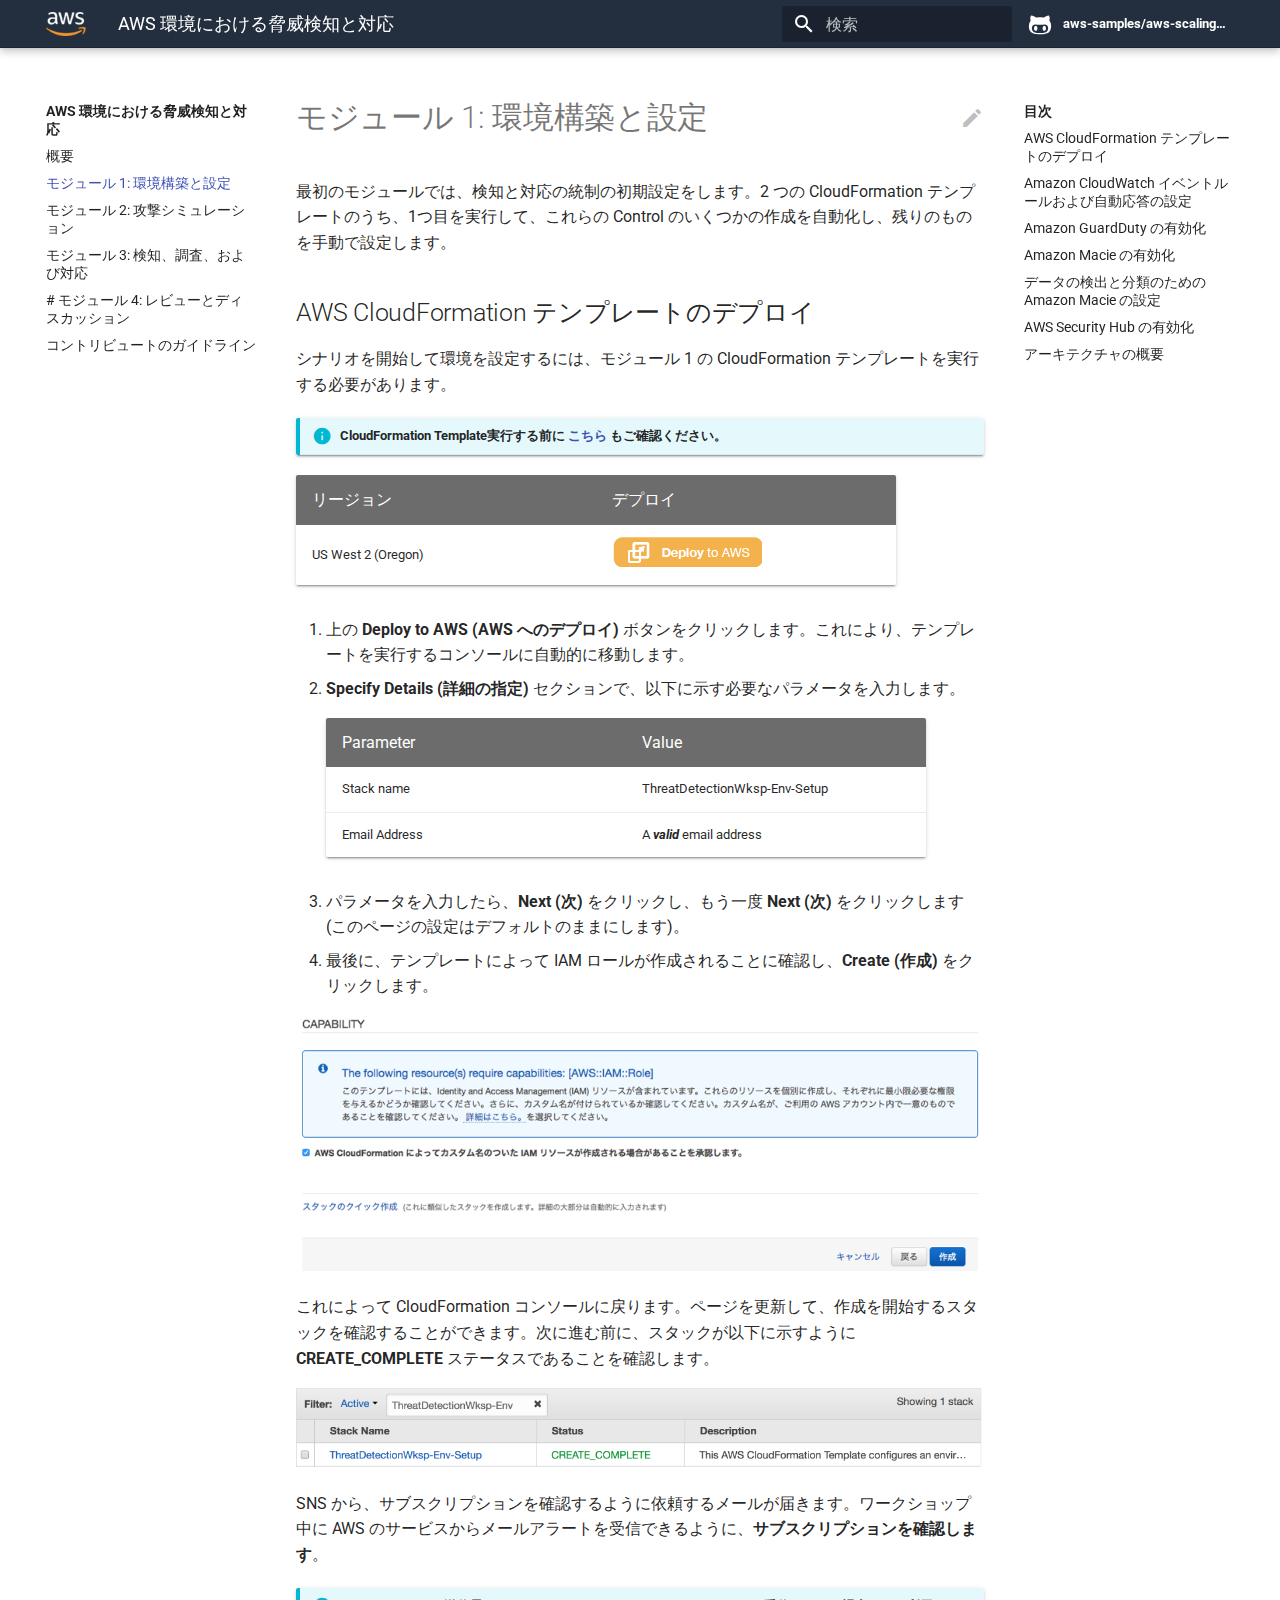
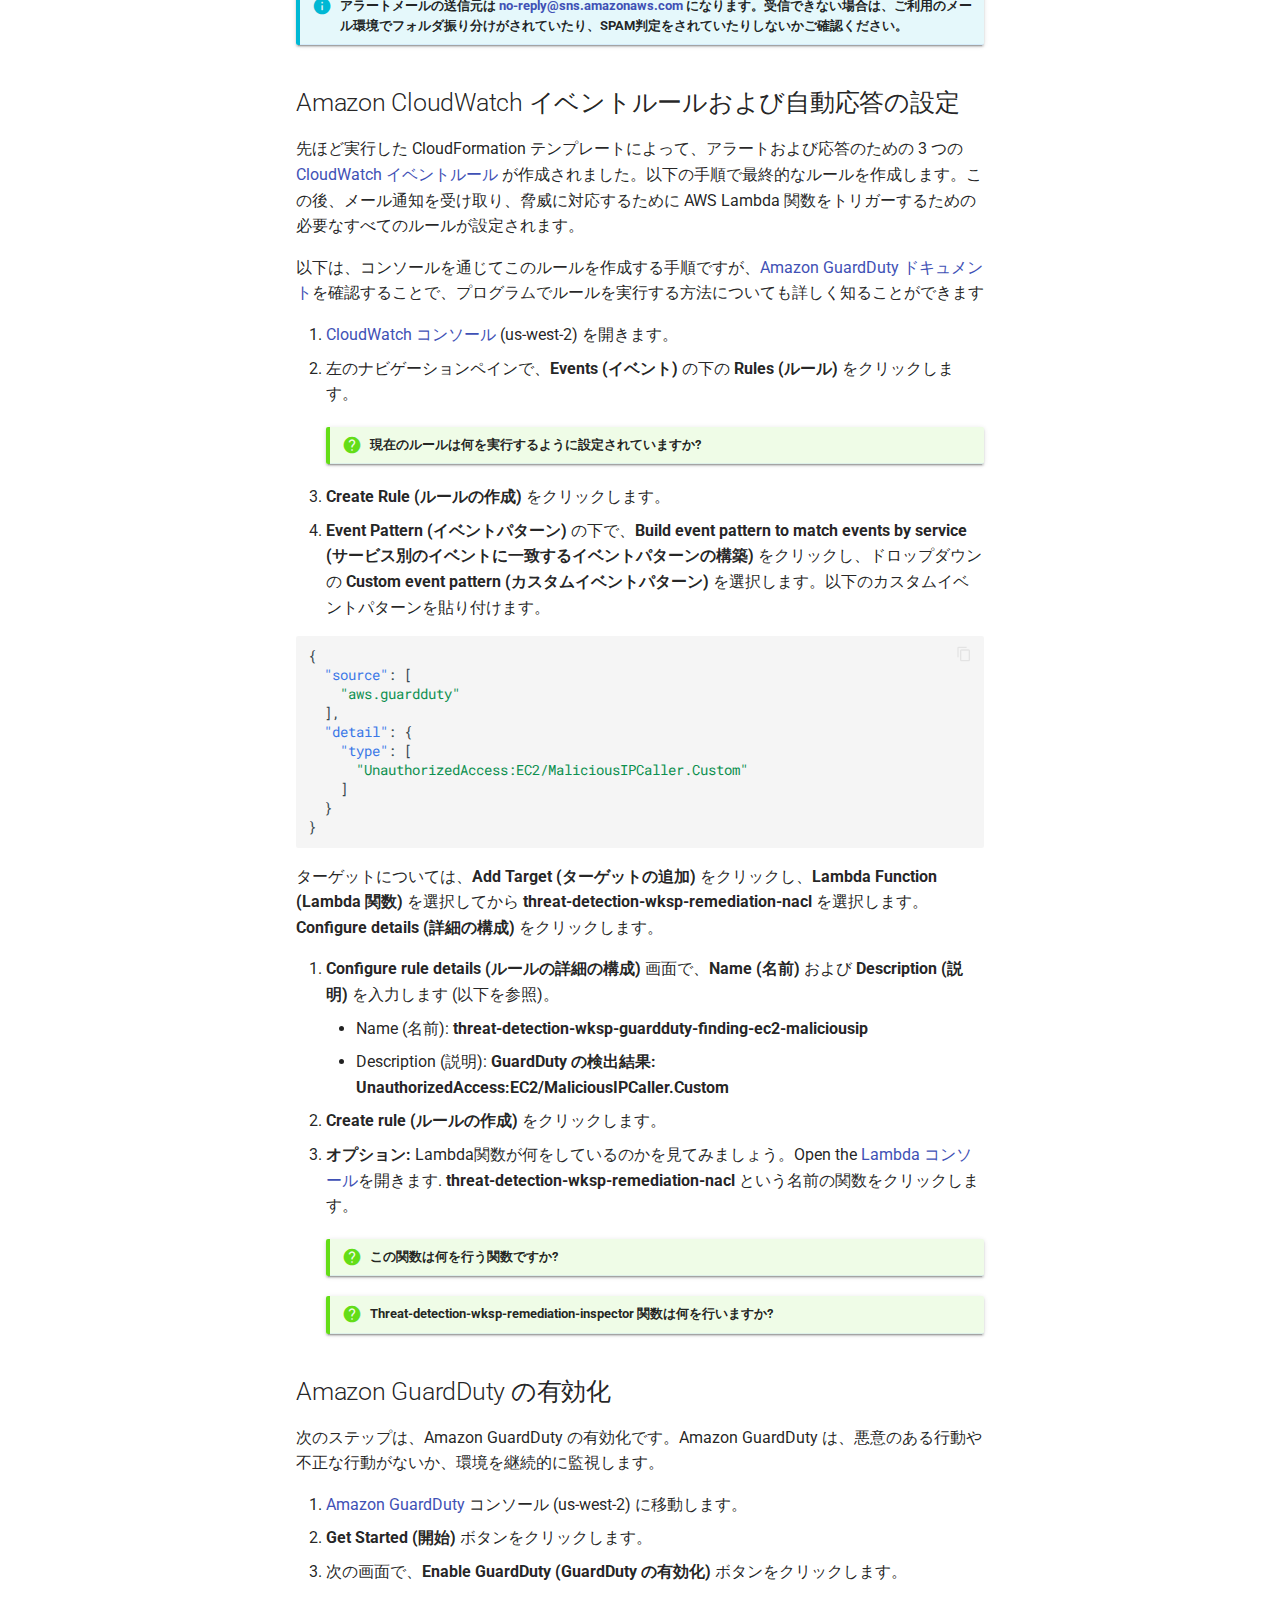
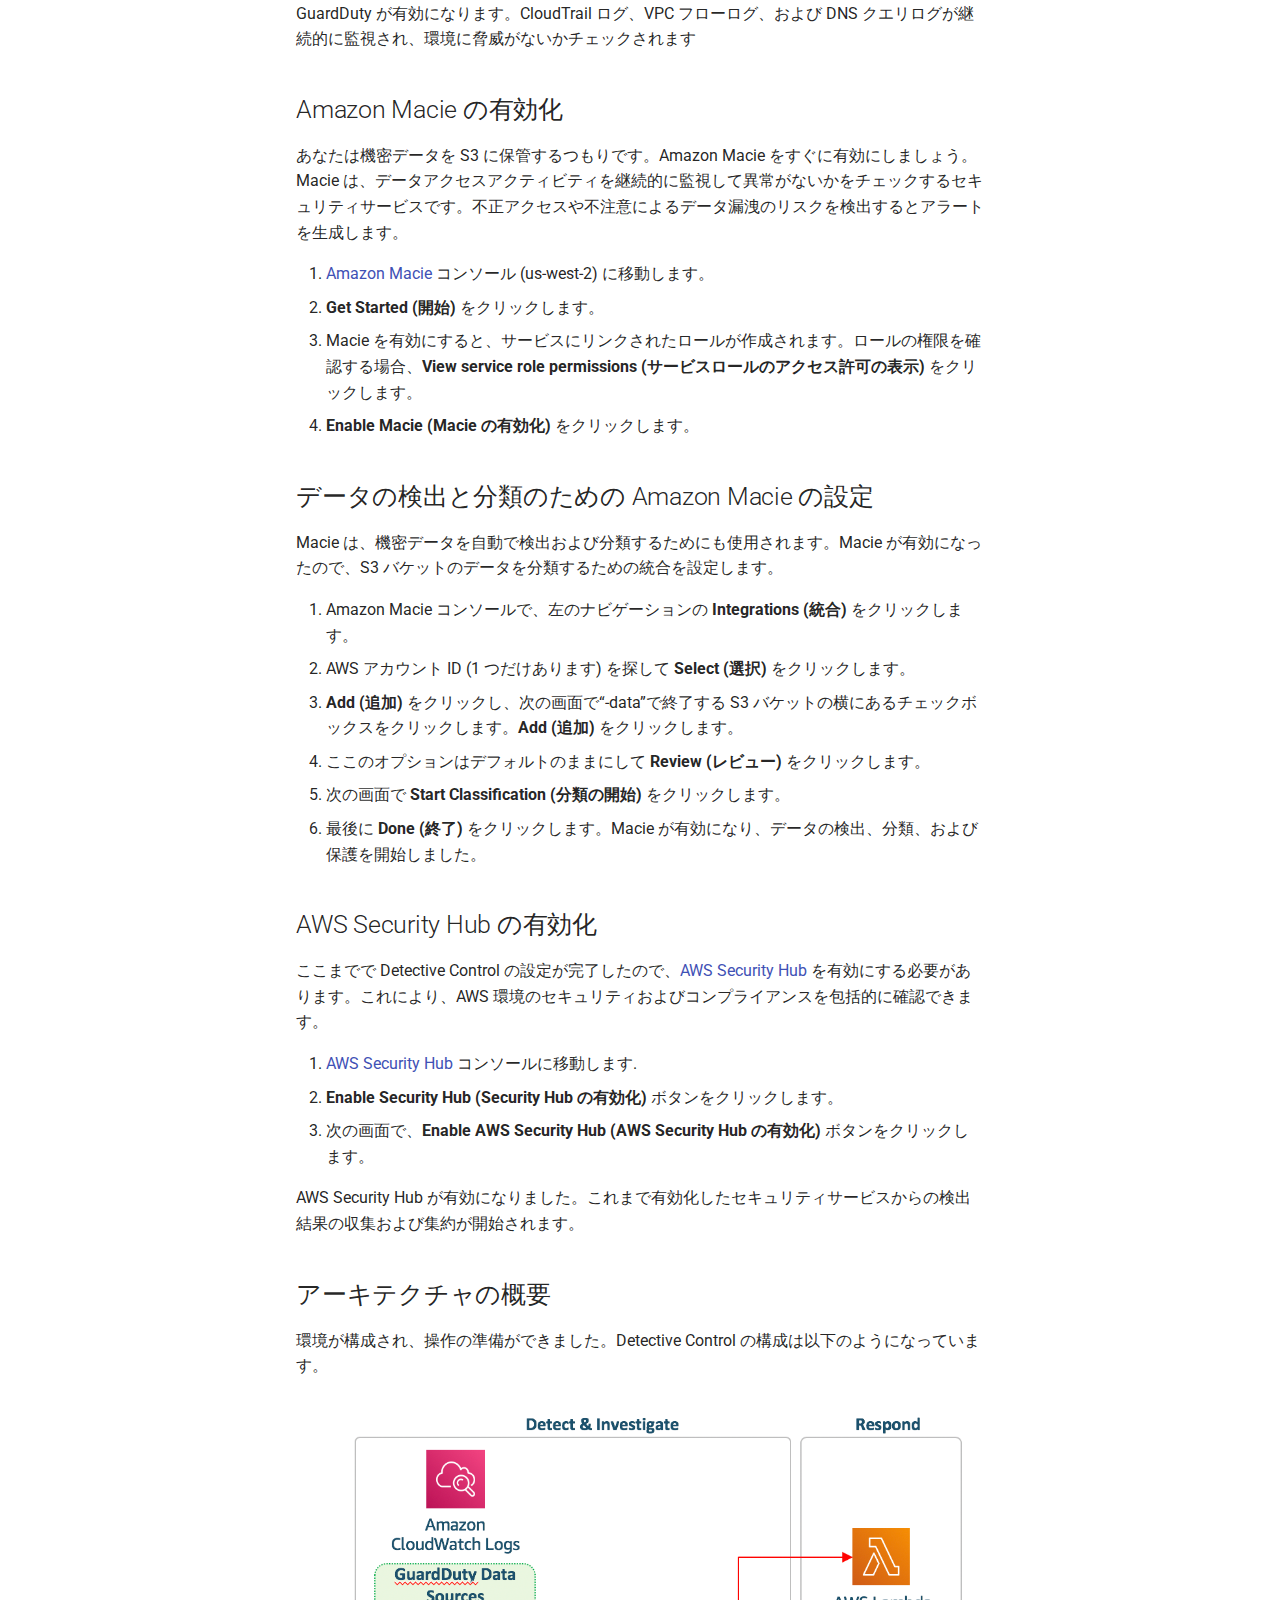
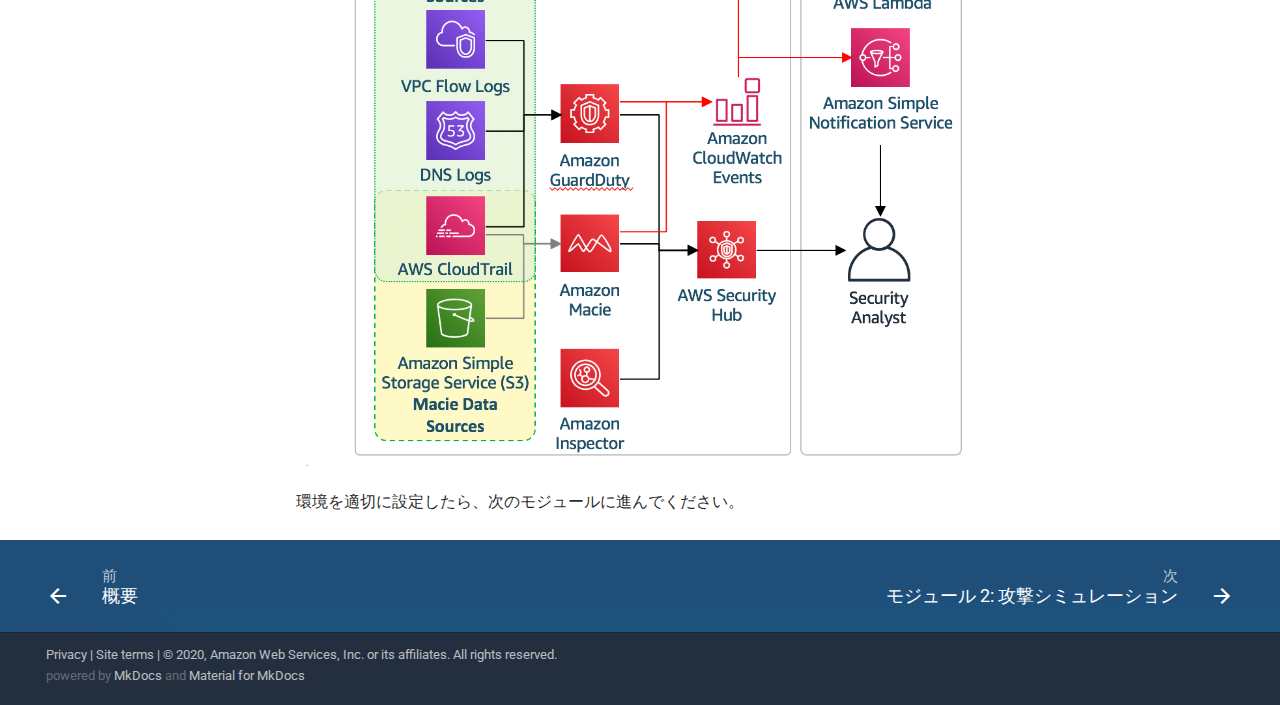
==== commit c99a5759: "Deployed 3660705 with MkDocs version: 1.1.2" ====
--- a/01-environment-setup/index.html
+++ b/01-environment-setup/index.html
@@ -476,7 +476,7 @@
 <h2 id="aws-cloudformation">AWS CloudFormation テンプレートのデプロイ</h2>
 <p>シナリオを開始して環境を設定するには、モジュール 1 の CloudFormation テンプレートを実行する必要があります。</p>
 <div class="admonition info">
-<p class="admonition-title">CloudFormation Template実行する前に <a href="https://github.com/aws-samples/aws-scaling-threat-detection-workshop/blob/master/templates/01-environment-setup.yml" target="_blank">こちら</a href>.もご確認ください。</p>
+<p class="admonition-title">CloudFormation Template実行する前に <a href="https://github.com/aws-samples/aws-scaling-threat-detection-workshop/blob/master/templates/01-environment-setup-nom.yml" target="_blank">こちら</a href> もご確認ください。</p>
 </div>
 <table>
 <thead>
@@ -488,7 +488,7 @@
 <tbody>
 <tr>
 <td>US West 2 (Oregon)</td>
-<td><a href="https://console.aws.amazon.com/cloudformation/home?region=us-west-2#/stacks/new?stackName=ThreatDetectionWksp-Env-Setup&templateURL=https://s3-us-west-2.amazonaws.com/sa-security-specialist-workshops-us-west-2/threat-detect-workshop/staging/01-environment-setup.yml" target="_blank"><img alt="Deploy Module 1 in us-west-2" src="../images/deploy-to-aws.png" /></a></td>
+<td><a href="https://console.aws.amazon.com/cloudformation/home?region=us-west-2#/stacks/new?stackName=ThreatDetectionWksp-Env-Setup&templateURL=https://s3-us-west-2.amazonaws.com/sa-security-specialist-workshops-us-west-2/threat-detect-workshop/staging/01-environment-setup-nom.yml" target="_blank"><img alt="Deploy Module 1 in us-west-2" src="../images/deploy-to-aws.png" /></a></td>
 </tr>
 </tbody>
 </table>
